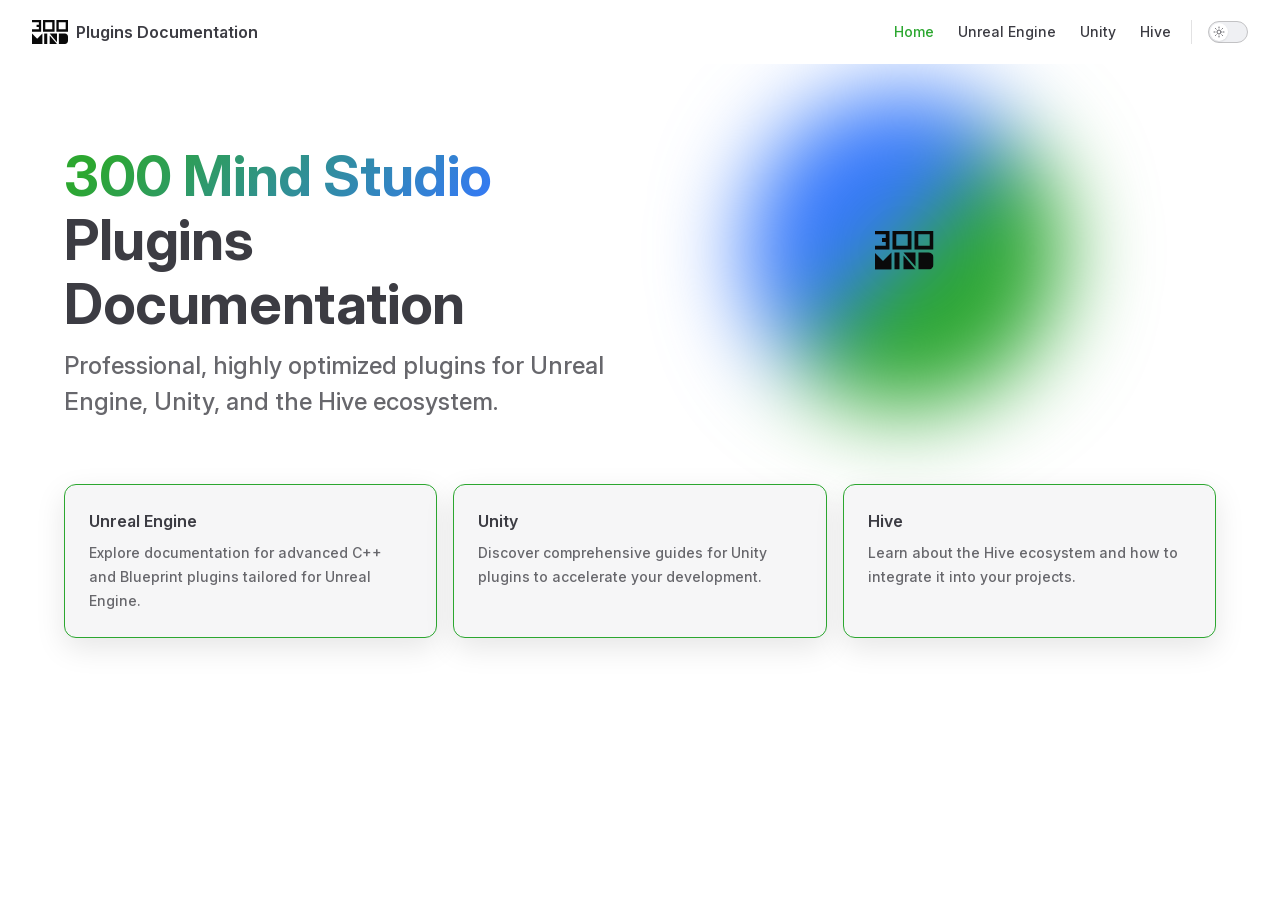
==== index.html @ 50b160ed "Added Files" ====
<!DOCTYPE html>
<html lang="en-US" dir="ltr">
  <head>
    <meta charset="utf-8">
    <meta name="viewport" content="width=device-width,initial-scale=1">
    <title>Plugins Documentation</title>
    <meta name="description" content="Documentation for Unreal Engine and Unity Plugins">
    <meta name="generator" content="VitePress v1.6.4">
    <link rel="preload stylesheet" href="/assets/style.CwUYNEyg.css" as="style">
    <link rel="preload stylesheet" href="/vp-icons.css" as="style">
    
    <script type="module" src="/assets/app.BqGI_REw.js"></script>
    <link rel="preload" href="/assets/inter-roman-latin.Di8DUHzh.woff2" as="font" type="font/woff2" crossorigin="">
    <link rel="modulepreload" href="/assets/chunks/theme.B1fcBn-q.js">
    <link rel="modulepreload" href="/assets/chunks/framework.RRduUuAx.js">
    <link rel="modulepreload" href="/assets/index.md.DDvMAX-H.lean.js">
    <script id="check-dark-mode">(()=>{const e=localStorage.getItem("vitepress-theme-appearance")||"auto",a=window.matchMedia("(prefers-color-scheme: dark)").matches;(!e||e==="auto"?a:e==="dark")&&document.documentElement.classList.add("dark")})();</script>
    <script id="check-mac-os">document.documentElement.classList.toggle("mac",/Mac|iPhone|iPod|iPad/i.test(navigator.platform));</script>
  </head>
  <body>
    <div id="app"><div class="Layout" data-v-5d98c3a5><!--[--><!--]--><!--[--><span tabindex="-1" data-v-0b0ada53></span><a href="#VPContent" class="VPSkipLink visually-hidden" data-v-0b0ada53>Skip to content</a><!--]--><!----><header class="VPNav" data-v-5d98c3a5 data-v-ae24b3ad><div class="VPNavBar" data-v-ae24b3ad data-v-6aa21345><div class="wrapper" data-v-6aa21345><div class="container" data-v-6aa21345><div class="title" data-v-6aa21345><div class="VPNavBarTitle" data-v-6aa21345 data-v-1168a8e4><a class="title" href="/" data-v-1168a8e4><!--[--><!--]--><!--[--><img class="VPImage logo" src="/logo.svg" alt data-v-8426fc1a><!--]--><span data-v-1168a8e4>Plugins Documentation</span><!--[--><!--]--></a></div></div><div class="content" data-v-6aa21345><div class="content-body" data-v-6aa21345><!--[--><!--]--><div class="VPNavBarSearch search" data-v-6aa21345><!----></div><nav aria-labelledby="main-nav-aria-label" class="VPNavBarMenu menu" data-v-6aa21345 data-v-dc692963><span id="main-nav-aria-label" class="visually-hidden" data-v-dc692963> Main Navigation </span><!--[--><!--[--><a class="VPLink link VPNavBarMenuLink active" href="/" tabindex="0" data-v-dc692963 data-v-e56f3d57><!--[--><span data-v-e56f3d57>Home</span><!--]--></a><!--]--><!--[--><a class="VPLink link VPNavBarMenuLink" href="/unreal/" tabindex="0" data-v-dc692963 data-v-e56f3d57><!--[--><span data-v-e56f3d57>Unreal Engine</span><!--]--></a><!--]--><!--[--><a class="VPLink link VPNavBarMenuLink" href="/unity/" tabindex="0" data-v-dc692963 data-v-e56f3d57><!--[--><span data-v-e56f3d57>Unity</span><!--]--></a><!--]--><!--[--><a class="VPLink link VPNavBarMenuLink" href="/hive/" tabindex="0" data-v-dc692963 data-v-e56f3d57><!--[--><span data-v-e56f3d57>Hive</span><!--]--></a><!--]--><!--]--></nav><!----><div class="VPNavBarAppearance appearance" data-v-6aa21345 data-v-6c893767><button class="VPSwitch VPSwitchAppearance" type="button" role="switch" title aria-checked="false" data-v-6c893767 data-v-5337faa4 data-v-1d5665e3><span class="check" data-v-1d5665e3><span class="icon" data-v-1d5665e3><!--[--><span class="vpi-sun sun" data-v-5337faa4></span><span class="vpi-moon moon" data-v-5337faa4></span><!--]--></span></span></button></div><!----><div class="VPFlyout VPNavBarExtra extra" data-v-6aa21345 data-v-bb2aa2f0 data-v-cf11d7a2><button type="button" class="button" aria-haspopup="true" aria-expanded="false" aria-label="extra navigation" data-v-cf11d7a2><span class="vpi-more-horizontal icon" data-v-cf11d7a2></span></button><div class="menu" data-v-cf11d7a2><div class="VPMenu" data-v-cf11d7a2 data-v-b98bc113><!----><!--[--><!--[--><!----><div class="group" data-v-bb2aa2f0><div class="item appearance" data-v-bb2aa2f0><p class="label" data-v-bb2aa2f0>Appearance</p><div class="appearance-action" data-v-bb2aa2f0><button class="VPSwitch VPSwitchAppearance" type="button" role="switch" title aria-checked="false" data-v-bb2aa2f0 data-v-5337faa4 data-v-1d5665e3><span class="check" data-v-1d5665e3><span class="icon" data-v-1d5665e3><!--[--><span class="vpi-sun sun" data-v-5337faa4></span><span class="vpi-moon moon" data-v-5337faa4></span><!--]--></span></span></button></div></div></div><!----><!--]--><!--]--></div></div></div><!--[--><!--]--><button type="button" class="VPNavBarHamburger hamburger" aria-label="mobile navigation" aria-expanded="false" aria-controls="VPNavScreen" data-v-6aa21345 data-v-e5dd9c1c><span class="container" data-v-e5dd9c1c><span class="top" data-v-e5dd9c1c></span><span class="middle" data-v-e5dd9c1c></span><span class="bottom" data-v-e5dd9c1c></span></span></button></div></div></div></div><div class="divider" data-v-6aa21345><div class="divider-line" data-v-6aa21345></div></div></div><!----></header><!----><!----><div class="VPContent is-home" id="VPContent" data-v-5d98c3a5 data-v-1428d186><div class="VPHome" data-v-1428d186 data-v-8b561e3d><!--[--><!--]--><div class="VPHero has-image VPHomeHero" data-v-8b561e3d data-v-4f9c455b><div class="container" data-v-4f9c455b><div class="main" data-v-4f9c455b><!--[--><!--]--><!--[--><h1 class="heading" data-v-4f9c455b><span class="name clip" data-v-4f9c455b>300 Mind Studio</span><span class="text" data-v-4f9c455b>Plugins Documentation</span></h1><p class="tagline" data-v-4f9c455b>Professional, highly optimized plugins for Unreal Engine, Unity, and the Hive ecosystem.</p><!--]--><!--[--><!--]--><!----><!--[--><!--]--></div><div class="image" data-v-4f9c455b><div class="image-container" data-v-4f9c455b><div class="image-bg" data-v-4f9c455b></div><!--[--><!--[--><img class="VPImage image-src" src="/logo.svg" alt="300 Mind Logo" data-v-8426fc1a><!--]--><!--]--></div></div></div></div><!--[--><!--]--><!--[--><!--]--><div class="VPFeatures VPHomeFeatures" data-v-8b561e3d data-v-a6181336><div class="container" data-v-a6181336><div class="items" data-v-a6181336><!--[--><div class="grid-3 item" data-v-a6181336><a class="VPLink link no-icon VPFeature" href="/unreal/" data-v-a6181336 data-v-a3976bdc><!--[--><article class="box" data-v-a3976bdc><!----><h2 class="title" data-v-a3976bdc>Unreal Engine</h2><p class="details" data-v-a3976bdc>Explore documentation for advanced C++ and Blueprint plugins tailored for Unreal Engine.</p><!----></article><!--]--></a></div><div class="grid-3 item" data-v-a6181336><a class="VPLink link no-icon VPFeature" href="/unity/" data-v-a6181336 data-v-a3976bdc><!--[--><article class="box" data-v-a3976bdc><!----><h2 class="title" data-v-a3976bdc>Unity</h2><p class="details" data-v-a3976bdc>Discover comprehensive guides for Unity plugins to accelerate your development.</p><!----></article><!--]--></a></div><div class="grid-3 item" data-v-a6181336><a class="VPLink link no-icon VPFeature" href="/hive/" data-v-a6181336 data-v-a3976bdc><!--[--><article class="box" data-v-a3976bdc><!----><h2 class="title" data-v-a3976bdc>Hive</h2><p class="details" data-v-a3976bdc>Learn about the Hive ecosystem and how to integrate it into your projects.</p><!----></article><!--]--></a></div><!--]--></div></div></div><!--[--><!--]--><div class="vp-doc container" style="" data-v-8b561e3d data-v-8e2d4988><!--[--><div style="position:relative;" data-v-8b561e3d><div></div></div><!--]--></div></div></div><!----><!--[--><!--]--></div></div>
    <script>window.__VP_HASH_MAP__=JSON.parse("{\"hive_index.md\":\"5krZ0DMO\",\"index.md\":\"DDvMAX-H\",\"unity_index.md\":\"qCo0N49r\",\"unreal_advanced-ai-turret-framework_index.md\":\"BGpB94g1\",\"unreal_advanced-outline-system_index.md\":\"BiMJ0axr\",\"unreal_advanced-radial-menu-system_index.md\":\"CMW3cQlg\",\"unreal_game-ready-inventory-crafting-cooking-system_index.md\":\"Df2IfVQX\",\"unreal_game-settings-menu-system_index.md\":\"CGETfibs\",\"unreal_index.md\":\"ckdc_s_S\",\"unreal_modern-tactical-melee-weapons-pack_index.md\":\"B0nAqpOQ\",\"unreal_mouse-character-pack_index.md\":\"4vc-bbnh\",\"unreal_operation-theatre-room-pack_index.md\":\"Bg8laJxT\",\"unreal_runtime-gizmo-tool_index.md\":\"CN7Md4V1\",\"unreal_spanish-city-pack_index.md\":\"YHlQOeAC\"}");window.__VP_SITE_DATA__=JSON.parse("{\"lang\":\"en-US\",\"dir\":\"ltr\",\"title\":\"Plugins Documentation\",\"description\":\"Documentation for Unreal Engine and Unity Plugins\",\"base\":\"/\",\"head\":[],\"router\":{\"prefetchLinks\":true},\"appearance\":true,\"themeConfig\":{\"logo\":\"/logo.svg\",\"nav\":[{\"text\":\"Home\",\"link\":\"/\"},{\"text\":\"Unreal Engine\",\"link\":\"/unreal/\"},{\"text\":\"Unity\",\"link\":\"/unity/\"},{\"text\":\"Hive\",\"link\":\"/hive/\"}],\"sidebar\":{\"/unreal/\":[{\"text\":\"Unreal Engine\",\"items\":[{\"text\":\"Overview\",\"link\":\"/unreal/\"},{\"text\":\"Advanced AI Turret Framework\",\"link\":\"/unreal/advanced-ai-turret-framework/\"},{\"text\":\"Advanced Outline System\",\"link\":\"/unreal/advanced-outline-system/\"},{\"text\":\"Advanced Radial Menu System\",\"link\":\"/unreal/advanced-radial-menu-system/\"},{\"text\":\"Game Ready Inventory, Crafting & Cooking System\",\"link\":\"/unreal/game-ready-inventory-crafting-cooking-system/\"},{\"text\":\"Game Settings Menu System\",\"link\":\"/unreal/game-settings-menu-system/\"},{\"text\":\"Modern Tactical Melee Weapons Pack\",\"link\":\"/unreal/modern-tactical-melee-weapons-pack/\"},{\"text\":\"Mouse Character Pack\",\"link\":\"/unreal/mouse-character-pack/\"},{\"text\":\"Operation Theatre Room Pack\",\"link\":\"/unreal/operation-theatre-room-pack/\"},{\"text\":\"Runtime Gizmo Tool\",\"link\":\"/unreal/runtime-gizmo-tool/\"},{\"text\":\"Spanish City Pack\",\"link\":\"/unreal/spanish-city-pack/\"}]}],\"/unity/\":[{\"text\":\"Unity\",\"items\":[{\"text\":\"Overview\",\"link\":\"/unity/\"}]}],\"/hive/\":[{\"text\":\"Hive\",\"items\":[{\"text\":\"Overview\",\"link\":\"/hive/\"}]}]}},\"locales\":{},\"scrollOffset\":134,\"cleanUrls\":false}");</script>
    
  </body>
</html>
---- assets/style.CwUYNEyg.css ----
@font-face{font-family:Inter;font-style:normal;font-weight:100 900;font-display:swap;src:url(/assets/inter-roman-cyrillic-ext.BBPuwvHQ.woff2) format("woff2");unicode-range:U+0460-052F,U+1C80-1C88,U+20B4,U+2DE0-2DFF,U+A640-A69F,U+FE2E-FE2F}@font-face{font-family:Inter;font-style:normal;font-weight:100 900;font-display:swap;src:url(/assets/inter-roman-cyrillic.C5lxZ8CY.woff2) format("woff2");unicode-range:U+0301,U+0400-045F,U+0490-0491,U+04B0-04B1,U+2116}@font-face{font-family:Inter;font-style:normal;font-weight:100 900;font-display:swap;src:url(/assets/inter-roman-greek-ext.CqjqNYQ-.woff2) format("woff2");unicode-range:U+1F00-1FFF}@font-face{font-family:Inter;font-style:normal;font-weight:100 900;font-display:swap;src:url(/assets/inter-roman-greek.BBVDIX6e.woff2) format("woff2");unicode-range:U+0370-0377,U+037A-037F,U+0384-038A,U+038C,U+038E-03A1,U+03A3-03FF}@font-face{font-family:Inter;font-style:normal;font-weight:100 900;font-display:swap;src:url(/assets/inter-roman-vietnamese.BjW4sHH5.woff2) format("woff2");unicode-range:U+0102-0103,U+0110-0111,U+0128-0129,U+0168-0169,U+01A0-01A1,U+01AF-01B0,U+0300-0301,U+0303-0304,U+0308-0309,U+0323,U+0329,U+1EA0-1EF9,U+20AB}@font-face{font-family:Inter;font-style:normal;font-weight:100 900;font-display:swap;src:url(/assets/inter-roman-latin-ext.4ZJIpNVo.woff2) format("woff2");unicode-range:U+0100-02AF,U+0304,U+0308,U+0329,U+1E00-1E9F,U+1EF2-1EFF,U+2020,U+20A0-20AB,U+20AD-20C0,U+2113,U+2C60-2C7F,U+A720-A7FF}@font-face{font-family:Inter;font-style:normal;font-weight:100 900;font-display:swap;src:url(/assets/inter-roman-latin.Di8DUHzh.woff2) format("woff2");unicode-range:U+0000-00FF,U+0131,U+0152-0153,U+02BB-02BC,U+02C6,U+02DA,U+02DC,U+0304,U+0308,U+0329,U+2000-206F,U+2074,U+20AC,U+2122,U+2191,U+2193,U+2212,U+2215,U+FEFF,U+FFFD}@font-face{font-family:Inter;font-style:italic;font-weight:100 900;font-display:swap;src:url(/assets/inter-italic-cyrillic-ext.r48I6akx.woff2) format("woff2");unicode-range:U+0460-052F,U+1C80-1C88,U+20B4,U+2DE0-2DFF,U+A640-A69F,U+FE2E-FE2F}@font-face{font-family:Inter;font-style:italic;font-weight:100 900;font-display:swap;src:url(/assets/inter-italic-cyrillic.By2_1cv3.woff2) format("woff2");unicode-range:U+0301,U+0400-045F,U+0490-0491,U+04B0-04B1,U+2116}@font-face{font-family:Inter;font-style:italic;font-weight:100 900;font-display:swap;src:url(/assets/inter-italic-greek-ext.1u6EdAuj.woff2) format("woff2");unicode-range:U+1F00-1FFF}@font-face{font-family:Inter;font-style:italic;font-weight:100 900;font-display:swap;src:url(/assets/inter-italic-greek.DJ8dCoTZ.woff2) format("woff2");unicode-range:U+0370-0377,U+037A-037F,U+0384-038A,U+038C,U+038E-03A1,U+03A3-03FF}@font-face{font-family:Inter;font-style:italic;font-weight:100 900;font-display:swap;src:url(/assets/inter-italic-vietnamese.BSbpV94h.woff2) format("woff2");unicode-range:U+0102-0103,U+0110-0111,U+0128-0129,U+0168-0169,U+01A0-01A1,U+01AF-01B0,U+0300-0301,U+0303-0304,U+0308-0309,U+0323,U+0329,U+1EA0-1EF9,U+20AB}@font-face{font-family:Inter;font-style:italic;font-weight:100 900;font-display:swap;src:url(/assets/inter-italic-latin-ext.CN1xVJS-.woff2) format("woff2");unicode-range:U+0100-02AF,U+0304,U+0308,U+0329,U+1E00-1E9F,U+1EF2-1EFF,U+2020,U+20A0-20AB,U+20AD-20C0,U+2113,U+2C60-2C7F,U+A720-A7FF}@font-face{font-family:Inter;font-style:italic;font-weight:100 900;font-display:swap;src:url(/assets/inter-italic-latin.C2AdPX0b.woff2) format("woff2");unicode-range:U+0000-00FF,U+0131,U+0152-0153,U+02BB-02BC,U+02C6,U+02DA,U+02DC,U+0304,U+0308,U+0329,U+2000-206F,U+2074,U+20AC,U+2122,U+2191,U+2193,U+2212,U+2215,U+FEFF,U+FFFD}@font-face{font-family:Punctuation SC;font-weight:400;src:local("PingFang SC Regular"),local("Noto Sans CJK SC"),local("Microsoft YaHei");unicode-range:U+201C,U+201D,U+2018,U+2019,U+2E3A,U+2014,U+2013,U+2026,U+00B7,U+007E,U+002F}@font-face{font-family:Punctuation SC;font-weight:500;src:local("PingFang SC Medium"),local("Noto Sans CJK SC"),local("Microsoft YaHei");unicode-range:U+201C,U+201D,U+2018,U+2019,U+2E3A,U+2014,U+2013,U+2026,U+00B7,U+007E,U+002F}@font-face{font-family:Punctuation SC;font-weight:600;src:local("PingFang SC Semibold"),local("Noto Sans CJK SC Bold"),local("Microsoft YaHei Bold");unicode-range:U+201C,U+201D,U+2018,U+2019,U+2E3A,U+2014,U+2013,U+2026,U+00B7,U+007E,U+002F}@font-face{font-family:Punctuation SC;font-weight:700;src:local("PingFang SC Semibold"),local("Noto Sans CJK SC Bold"),local("Microsoft YaHei Bold");unicode-range:U+201C,U+201D,U+2018,U+2019,U+2E3A,U+2014,U+2013,U+2026,U+00B7,U+007E,U+002F}:root{--vp-c-white: #ffffff;--vp-c-black: #000000;--vp-c-neutral: var(--vp-c-black);--vp-c-neutral-inverse: var(--vp-c-white)}.dark{--vp-c-neutral: var(--vp-c-white);--vp-c-neutral-inverse: var(--vp-c-black)}:root{--vp-c-gray-1: #dddde3;--vp-c-gray-2: #e4e4e9;--vp-c-gray-3: #ebebef;--vp-c-gray-soft: rgba(142, 150, 170, .14);--vp-c-indigo-1: #3451b2;--vp-c-indigo-2: #3a5ccc;--vp-c-indigo-3: #5672cd;--vp-c-indigo-soft: rgba(100, 108, 255, .14);--vp-c-purple-1: #6f42c1;--vp-c-purple-2: #7e4cc9;--vp-c-purple-3: #8e5cd9;--vp-c-purple-soft: rgba(159, 122, 234, .14);--vp-c-green-1: #18794e;--vp-c-green-2: #299764;--vp-c-green-3: #30a46c;--vp-c-green-soft: rgba(16, 185, 129, .14);--vp-c-yellow-1: #915930;--vp-c-yellow-2: #946300;--vp-c-yellow-3: #9f6a00;--vp-c-yellow-soft: rgba(234, 179, 8, .14);--vp-c-red-1: #b8272c;--vp-c-red-2: #d5393e;--vp-c-red-3: #e0575b;--vp-c-red-soft: rgba(244, 63, 94, .14);--vp-c-sponsor: #db2777}.dark{--vp-c-gray-1: #515c67;--vp-c-gray-2: #414853;--vp-c-gray-3: #32363f;--vp-c-gray-soft: rgba(101, 117, 133, .16);--vp-c-indigo-1: #a8b1ff;--vp-c-indigo-2: #5c73e7;--vp-c-indigo-3: #3e63dd;--vp-c-indigo-soft: rgba(100, 108, 255, .16);--vp-c-purple-1: #c8abfa;--vp-c-purple-2: #a879e6;--vp-c-purple-3: #8e5cd9;--vp-c-purple-soft: rgba(159, 122, 234, .16);--vp-c-green-1: #3dd68c;--vp-c-green-2: #30a46c;--vp-c-green-3: #298459;--vp-c-green-soft: rgba(16, 185, 129, .16);--vp-c-yellow-1: #f9b44e;--vp-c-yellow-2: #da8b17;--vp-c-yellow-3: #a46a0a;--vp-c-yellow-soft: rgba(234, 179, 8, .16);--vp-c-red-1: #f66f81;--vp-c-red-2: #f14158;--vp-c-red-3: #b62a3c;--vp-c-red-soft: rgba(244, 63, 94, .16)}:root{--vp-c-bg: #ffffff;--vp-c-bg-alt: #f6f6f7;--vp-c-bg-elv: #ffffff;--vp-c-bg-soft: #f6f6f7}.dark{--vp-c-bg: #1b1b1f;--vp-c-bg-alt: #161618;--vp-c-bg-elv: #202127;--vp-c-bg-soft: #202127}:root{--vp-c-border: #c2c2c4;--vp-c-divider: #e2e2e3;--vp-c-gutter: #e2e2e3}.dark{--vp-c-border: #3c3f44;--vp-c-divider: #2e2e32;--vp-c-gutter: #000000}:root{--vp-c-text-1: #3c3c43;--vp-c-text-2: #67676c;--vp-c-text-3: #929295}.dark{--vp-c-text-1: #dfdfd6;--vp-c-text-2: #98989f;--vp-c-text-3: #6a6a71}:root{--vp-c-default-1: var(--vp-c-gray-1);--vp-c-default-2: var(--vp-c-gray-2);--vp-c-default-3: var(--vp-c-gray-3);--vp-c-default-soft: var(--vp-c-gray-soft);--vp-c-brand-1: var(--vp-c-indigo-1);--vp-c-brand-2: var(--vp-c-indigo-2);--vp-c-brand-3: var(--vp-c-indigo-3);--vp-c-brand-soft: var(--vp-c-indigo-soft);--vp-c-brand: var(--vp-c-brand-1);--vp-c-tip-1: var(--vp-c-brand-1);--vp-c-tip-2: var(--vp-c-brand-2);--vp-c-tip-3: var(--vp-c-brand-3);--vp-c-tip-soft: var(--vp-c-brand-soft);--vp-c-note-1: var(--vp-c-brand-1);--vp-c-note-2: var(--vp-c-brand-2);--vp-c-note-3: var(--vp-c-brand-3);--vp-c-note-soft: var(--vp-c-brand-soft);--vp-c-success-1: var(--vp-c-green-1);--vp-c-success-2: var(--vp-c-green-2);--vp-c-success-3: var(--vp-c-green-3);--vp-c-success-soft: var(--vp-c-green-soft);--vp-c-important-1: var(--vp-c-purple-1);--vp-c-important-2: var(--vp-c-purple-2);--vp-c-important-3: var(--vp-c-purple-3);--vp-c-important-soft: var(--vp-c-purple-soft);--vp-c-warning-1: var(--vp-c-yellow-1);--vp-c-warning-2: var(--vp-c-yellow-2);--vp-c-warning-3: var(--vp-c-yellow-3);--vp-c-warning-soft: var(--vp-c-yellow-soft);--vp-c-danger-1: var(--vp-c-red-1);--vp-c-danger-2: var(--vp-c-red-2);--vp-c-danger-3: var(--vp-c-red-3);--vp-c-danger-soft: var(--vp-c-red-soft);--vp-c-caution-1: var(--vp-c-red-1);--vp-c-caution-2: var(--vp-c-red-2);--vp-c-caution-3: var(--vp-c-red-3);--vp-c-caution-soft: var(--vp-c-red-soft)}:root{--vp-font-family-base: "Inter", ui-sans-serif, system-ui, sans-serif, "Apple Color Emoji", "Segoe UI Emoji", "Segoe UI Symbol", "Noto Color Emoji";--vp-font-family-mono: ui-monospace, "Menlo", "Monaco", "Consolas", "Liberation Mono", "Courier New", monospace;font-optical-sizing:auto}:root:where(:lang(zh)){--vp-font-family-base: "Punctuation SC", "Inter", ui-sans-serif, system-ui, sans-serif, "Apple Color Emoji", "Segoe UI Emoji", "Segoe UI Symbol", "Noto Color Emoji"}:root{--vp-shadow-1: 0 1px 2px rgba(0, 0, 0, .04), 0 1px 2px rgba(0, 0, 0, .06);--vp-shadow-2: 0 3px 12px rgba(0, 0, 0, .07), 0 1px 4px rgba(0, 0, 0, .07);--vp-shadow-3: 0 12px 32px rgba(0, 0, 0, .1), 0 2px 6px rgba(0, 0, 0, .08);--vp-shadow-4: 0 14px 44px rgba(0, 0, 0, .12), 0 3px 9px rgba(0, 0, 0, .12);--vp-shadow-5: 0 18px 56px rgba(0, 0, 0, .16), 0 4px 12px rgba(0, 0, 0, .16)}:root{--vp-z-index-footer: 10;--vp-z-index-local-nav: 20;--vp-z-index-nav: 30;--vp-z-index-layout-top: 40;--vp-z-index-backdrop: 50;--vp-z-index-sidebar: 60}@media (min-width: 960px){:root{--vp-z-index-sidebar: 25}}:root{--vp-layout-max-width: 1440px}:root{--vp-header-anchor-symbol: "#"}:root{--vp-code-line-height: 1.7;--vp-code-font-size: .875em;--vp-code-color: var(--vp-c-brand-1);--vp-code-link-color: var(--vp-c-brand-1);--vp-code-link-hover-color: var(--vp-c-brand-2);--vp-code-bg: var(--vp-c-default-soft);--vp-code-block-color: var(--vp-c-text-2);--vp-code-block-bg: var(--vp-c-bg-alt);--vp-code-block-divider-color: var(--vp-c-gutter);--vp-code-lang-color: var(--vp-c-text-3);--vp-code-line-highlight-color: var(--vp-c-default-soft);--vp-code-line-number-color: var(--vp-c-text-3);--vp-code-line-diff-add-color: var(--vp-c-success-soft);--vp-code-line-diff-add-symbol-color: var(--vp-c-success-1);--vp-code-line-diff-remove-color: var(--vp-c-danger-soft);--vp-code-line-diff-remove-symbol-color: var(--vp-c-danger-1);--vp-code-line-warning-color: var(--vp-c-warning-soft);--vp-code-line-error-color: var(--vp-c-danger-soft);--vp-code-copy-code-border-color: var(--vp-c-divider);--vp-code-copy-code-bg: var(--vp-c-bg-soft);--vp-code-copy-code-hover-border-color: var(--vp-c-divider);--vp-code-copy-code-hover-bg: var(--vp-c-bg);--vp-code-copy-code-active-text: var(--vp-c-text-2);--vp-code-copy-copied-text-content: "Copied";--vp-code-tab-divider: var(--vp-code-block-divider-color);--vp-code-tab-text-color: var(--vp-c-text-2);--vp-code-tab-bg: var(--vp-code-block-bg);--vp-code-tab-hover-text-color: var(--vp-c-text-1);--vp-code-tab-active-text-color: var(--vp-c-text-1);--vp-code-tab-active-bar-color: var(--vp-c-brand-1)}:lang(es),:lang(pt){--vp-code-copy-copied-text-content: "Copiado"}:lang(fa){--vp-code-copy-copied-text-content: "کپی شد"}:lang(ko){--vp-code-copy-copied-text-content: "복사됨"}:lang(ru){--vp-code-copy-copied-text-content: "Скопировано"}:lang(zh){--vp-code-copy-copied-text-content: "已复制"}:root{--vp-button-brand-border: transparent;--vp-button-brand-text: var(--vp-c-white);--vp-button-brand-bg: var(--vp-c-brand-3);--vp-button-brand-hover-border: transparent;--vp-button-brand-hover-text: var(--vp-c-white);--vp-button-brand-hover-bg: var(--vp-c-brand-2);--vp-button-brand-active-border: transparent;--vp-button-brand-active-text: var(--vp-c-white);--vp-button-brand-active-bg: var(--vp-c-brand-1);--vp-button-alt-border: transparent;--vp-button-alt-text: var(--vp-c-text-1);--vp-button-alt-bg: var(--vp-c-default-3);--vp-button-alt-hover-border: transparent;--vp-button-alt-hover-text: var(--vp-c-text-1);--vp-button-alt-hover-bg: var(--vp-c-default-2);--vp-button-alt-active-border: transparent;--vp-button-alt-active-text: var(--vp-c-text-1);--vp-button-alt-active-bg: var(--vp-c-default-1);--vp-button-sponsor-border: var(--vp-c-text-2);--vp-button-sponsor-text: var(--vp-c-text-2);--vp-button-sponsor-bg: transparent;--vp-button-sponsor-hover-border: var(--vp-c-sponsor);--vp-button-sponsor-hover-text: var(--vp-c-sponsor);--vp-button-sponsor-hover-bg: transparent;--vp-button-sponsor-active-border: var(--vp-c-sponsor);--vp-button-sponsor-active-text: var(--vp-c-sponsor);--vp-button-sponsor-active-bg: transparent}:root{--vp-custom-block-font-size: 14px;--vp-custom-block-code-font-size: 13px;--vp-custom-block-info-border: transparent;--vp-custom-block-info-text: var(--vp-c-text-1);--vp-custom-block-info-bg: var(--vp-c-default-soft);--vp-custom-block-info-code-bg: var(--vp-c-default-soft);--vp-custom-block-note-border: transparent;--vp-custom-block-note-text: var(--vp-c-text-1);--vp-custom-block-note-bg: var(--vp-c-default-soft);--vp-custom-block-note-code-bg: var(--vp-c-default-soft);--vp-custom-block-tip-border: transparent;--vp-custom-block-tip-text: var(--vp-c-text-1);--vp-custom-block-tip-bg: var(--vp-c-tip-soft);--vp-custom-block-tip-code-bg: var(--vp-c-tip-soft);--vp-custom-block-important-border: transparent;--vp-custom-block-important-text: var(--vp-c-text-1);--vp-custom-block-important-bg: var(--vp-c-important-soft);--vp-custom-block-important-code-bg: var(--vp-c-important-soft);--vp-custom-block-warning-border: transparent;--vp-custom-block-warning-text: var(--vp-c-text-1);--vp-custom-block-warning-bg: var(--vp-c-warning-soft);--vp-custom-block-warning-code-bg: var(--vp-c-warning-soft);--vp-custom-block-danger-border: transparent;--vp-custom-block-danger-text: var(--vp-c-text-1);--vp-custom-block-danger-bg: var(--vp-c-danger-soft);--vp-custom-block-danger-code-bg: var(--vp-c-danger-soft);--vp-custom-block-caution-border: transparent;--vp-custom-block-caution-text: var(--vp-c-text-1);--vp-custom-block-caution-bg: var(--vp-c-caution-soft);--vp-custom-block-caution-code-bg: var(--vp-c-caution-soft);--vp-custom-block-details-border: var(--vp-custom-block-info-border);--vp-custom-block-details-text: var(--vp-custom-block-info-text);--vp-custom-block-details-bg: var(--vp-custom-block-info-bg);--vp-custom-block-details-code-bg: var(--vp-custom-block-info-code-bg)}:root{--vp-input-border-color: var(--vp-c-border);--vp-input-bg-color: var(--vp-c-bg-alt);--vp-input-switch-bg-color: var(--vp-c-default-soft)}:root{--vp-nav-height: 64px;--vp-nav-bg-color: var(--vp-c-bg);--vp-nav-screen-bg-color: var(--vp-c-bg);--vp-nav-logo-height: 24px}.hide-nav{--vp-nav-height: 0px}.hide-nav .VPSidebar{--vp-nav-height: 22px}:root{--vp-local-nav-bg-color: var(--vp-c-bg)}:root{--vp-sidebar-width: 272px;--vp-sidebar-bg-color: var(--vp-c-bg-alt)}:root{--vp-backdrop-bg-color: rgba(0, 0, 0, .6)}:root{--vp-home-hero-name-color: var(--vp-c-brand-1);--vp-home-hero-name-background: transparent;--vp-home-hero-image-background-image: none;--vp-home-hero-image-filter: none}:root{--vp-badge-info-border: transparent;--vp-badge-info-text: var(--vp-c-text-2);--vp-badge-info-bg: var(--vp-c-default-soft);--vp-badge-tip-border: transparent;--vp-badge-tip-text: var(--vp-c-tip-1);--vp-badge-tip-bg: var(--vp-c-tip-soft);--vp-badge-warning-border: transparent;--vp-badge-warning-text: var(--vp-c-warning-1);--vp-badge-warning-bg: var(--vp-c-warning-soft);--vp-badge-danger-border: transparent;--vp-badge-danger-text: var(--vp-c-danger-1);--vp-badge-danger-bg: var(--vp-c-danger-soft)}:root{--vp-carbon-ads-text-color: var(--vp-c-text-1);--vp-carbon-ads-poweredby-color: var(--vp-c-text-2);--vp-carbon-ads-bg-color: var(--vp-c-bg-soft);--vp-carbon-ads-hover-text-color: var(--vp-c-brand-1);--vp-carbon-ads-hover-poweredby-color: var(--vp-c-text-1)}:root{--vp-local-search-bg: var(--vp-c-bg);--vp-local-search-result-bg: var(--vp-c-bg);--vp-local-search-result-border: var(--vp-c-divider);--vp-local-search-result-selected-bg: var(--vp-c-bg);--vp-local-search-result-selected-border: var(--vp-c-brand-1);--vp-local-search-highlight-bg: var(--vp-c-brand-1);--vp-local-search-highlight-text: var(--vp-c-neutral-inverse)}@media (prefers-reduced-motion: reduce){*,:before,:after{animation-delay:-1ms!important;animation-duration:1ms!important;animation-iteration-count:1!important;background-attachment:initial!important;scroll-behavior:auto!important;transition-duration:0s!important;transition-delay:0s!important}}*,:before,:after{box-sizing:border-box}html{line-height:1.4;font-size:16px;-webkit-text-size-adjust:100%}html.dark{color-scheme:dark}body{margin:0;width:100%;min-width:320px;min-height:100vh;line-height:24px;font-family:var(--vp-font-family-base);font-size:16px;font-weight:400;color:var(--vp-c-text-1);background-color:var(--vp-c-bg);font-synthesis:style;text-rendering:optimizeLegibility;-webkit-font-smoothing:antialiased;-moz-osx-font-smoothing:grayscale}main{display:block}h1,h2,h3,h4,h5,h6{margin:0;line-height:24px;font-size:16px;font-weight:400}p{margin:0}strong,b{font-weight:600}a,area,button,[role=button],input,label,select,summary,textarea{touch-action:manipulation}a{color:inherit;text-decoration:inherit}ol,ul{list-style:none;margin:0;padding:0}blockquote{margin:0}pre,code,kbd,samp{font-family:var(--vp-font-family-mono)}img,svg,video,canvas,audio,iframe,embed,object{display:block}figure{margin:0}img,video{max-width:100%;height:auto}button,input,optgroup,select,textarea{border:0;padding:0;line-height:inherit;color:inherit}button{padding:0;font-family:inherit;background-color:transparent;background-image:none}button:enabled,[role=button]:enabled{cursor:pointer}button:focus,button:focus-visible{outline:1px dotted;outline:4px auto -webkit-focus-ring-color}button:focus:not(:focus-visible){outline:none!important}input:focus,textarea:focus,select:focus{outline:none}table{border-collapse:collapse}input{background-color:transparent}input:-ms-input-placeholder,textarea:-ms-input-placeholder{color:var(--vp-c-text-3)}input::-ms-input-placeholder,textarea::-ms-input-placeholder{color:var(--vp-c-text-3)}input::placeholder,textarea::placeholder{color:var(--vp-c-text-3)}input::-webkit-outer-spin-button,input::-webkit-inner-spin-button{-webkit-appearance:none;margin:0}input[type=number]{-moz-appearance:textfield}textarea{resize:vertical}select{-webkit-appearance:none}fieldset{margin:0;padding:0}h1,h2,h3,h4,h5,h6,li,p{overflow-wrap:break-word}vite-error-overlay{z-index:9999}mjx-container{overflow-x:auto}mjx-container>svg{display:inline-block;margin:auto}[class^=vpi-],[class*=" vpi-"],.vp-icon{width:1em;height:1em}[class^=vpi-].bg,[class*=" vpi-"].bg,.vp-icon.bg{background-size:100% 100%;background-color:transparent}[class^=vpi-]:not(.bg),[class*=" vpi-"]:not(.bg),.vp-icon:not(.bg){-webkit-mask:var(--icon) no-repeat;mask:var(--icon) no-repeat;-webkit-mask-size:100% 100%;mask-size:100% 100%;background-color:currentColor;color:inherit}.vpi-align-left{--icon: url("data:image/svg+xml,%3Csvg xmlns='http://www.w3.org/2000/svg' fill='none' stroke='currentColor' stroke-linecap='round' stroke-linejoin='round' stroke-width='2' viewBox='0 0 24 24'%3E%3Cpath d='M21 6H3M15 12H3M17 18H3'/%3E%3C/svg%3E")}.vpi-arrow-right,.vpi-arrow-down,.vpi-arrow-left,.vpi-arrow-up{--icon: url("data:image/svg+xml,%3Csvg xmlns='http://www.w3.org/2000/svg' fill='none' stroke='currentColor' stroke-linecap='round' stroke-linejoin='round' stroke-width='2' viewBox='0 0 24 24'%3E%3Cpath d='M5 12h14M12 5l7 7-7 7'/%3E%3C/svg%3E")}.vpi-chevron-right,.vpi-chevron-down,.vpi-chevron-left,.vpi-chevron-up{--icon: url("data:image/svg+xml,%3Csvg xmlns='http://www.w3.org/2000/svg' fill='none' stroke='currentColor' stroke-linecap='round' stroke-linejoin='round' stroke-width='2' viewBox='0 0 24 24'%3E%3Cpath d='m9 18 6-6-6-6'/%3E%3C/svg%3E")}.vpi-chevron-down,.vpi-arrow-down{transform:rotate(90deg)}.vpi-chevron-left,.vpi-arrow-left{transform:rotate(180deg)}.vpi-chevron-up,.vpi-arrow-up{transform:rotate(-90deg)}.vpi-square-pen{--icon: url("data:image/svg+xml,%3Csvg xmlns='http://www.w3.org/2000/svg' fill='none' stroke='currentColor' stroke-linecap='round' stroke-linejoin='round' stroke-width='2' viewBox='0 0 24 24'%3E%3Cpath d='M12 3H5a2 2 0 0 0-2 2v14a2 2 0 0 0 2 2h14a2 2 0 0 0 2-2v-7'/%3E%3Cpath d='M18.375 2.625a2.121 2.121 0 1 1 3 3L12 15l-4 1 1-4Z'/%3E%3C/svg%3E")}.vpi-plus{--icon: url("data:image/svg+xml,%3Csvg xmlns='http://www.w3.org/2000/svg' fill='none' stroke='currentColor' stroke-linecap='round' stroke-linejoin='round' stroke-width='2' viewBox='0 0 24 24'%3E%3Cpath d='M5 12h14M12 5v14'/%3E%3C/svg%3E")}.vpi-sun{--icon: url("data:image/svg+xml,%3Csvg xmlns='http://www.w3.org/2000/svg' fill='none' stroke='currentColor' stroke-linecap='round' stroke-linejoin='round' stroke-width='2' viewBox='0 0 24 24'%3E%3Ccircle cx='12' cy='12' r='4'/%3E%3Cpath d='M12 2v2M12 20v2M4.93 4.93l1.41 1.41M17.66 17.66l1.41 1.41M2 12h2M20 12h2M6.34 17.66l-1.41 1.41M19.07 4.93l-1.41 1.41'/%3E%3C/svg%3E")}.vpi-moon{--icon: url("data:image/svg+xml,%3Csvg xmlns='http://www.w3.org/2000/svg' fill='none' stroke='currentColor' stroke-linecap='round' stroke-linejoin='round' stroke-width='2' viewBox='0 0 24 24'%3E%3Cpath d='M12 3a6 6 0 0 0 9 9 9 9 0 1 1-9-9Z'/%3E%3C/svg%3E")}.vpi-more-horizontal{--icon: url("data:image/svg+xml,%3Csvg xmlns='http://www.w3.org/2000/svg' fill='none' stroke='currentColor' stroke-linecap='round' stroke-linejoin='round' stroke-width='2' viewBox='0 0 24 24'%3E%3Ccircle cx='12' cy='12' r='1'/%3E%3Ccircle cx='19' cy='12' r='1'/%3E%3Ccircle cx='5' cy='12' r='1'/%3E%3C/svg%3E")}.vpi-languages{--icon: url("data:image/svg+xml,%3Csvg xmlns='http://www.w3.org/2000/svg' fill='none' stroke='currentColor' stroke-linecap='round' stroke-linejoin='round' stroke-width='2' viewBox='0 0 24 24'%3E%3Cpath d='m5 8 6 6M4 14l6-6 2-3M2 5h12M7 2h1M22 22l-5-10-5 10M14 18h6'/%3E%3C/svg%3E")}.vpi-heart{--icon: url("data:image/svg+xml,%3Csvg xmlns='http://www.w3.org/2000/svg' fill='none' stroke='currentColor' stroke-linecap='round' stroke-linejoin='round' stroke-width='2' viewBox='0 0 24 24'%3E%3Cpath d='M19 14c1.49-1.46 3-3.21 3-5.5A5.5 5.5 0 0 0 16.5 3c-1.76 0-3 .5-4.5 2-1.5-1.5-2.74-2-4.5-2A5.5 5.5 0 0 0 2 8.5c0 2.3 1.5 4.05 3 5.5l7 7Z'/%3E%3C/svg%3E")}.vpi-search{--icon: url("data:image/svg+xml,%3Csvg xmlns='http://www.w3.org/2000/svg' fill='none' stroke='currentColor' stroke-linecap='round' stroke-linejoin='round' stroke-width='2' viewBox='0 0 24 24'%3E%3Ccircle cx='11' cy='11' r='8'/%3E%3Cpath d='m21 21-4.3-4.3'/%3E%3C/svg%3E")}.vpi-layout-list{--icon: url("data:image/svg+xml,%3Csvg xmlns='http://www.w3.org/2000/svg' fill='none' stroke='currentColor' stroke-linecap='round' stroke-linejoin='round' stroke-width='2' viewBox='0 0 24 24'%3E%3Crect width='7' height='7' x='3' y='3' rx='1'/%3E%3Crect width='7' height='7' x='3' y='14' rx='1'/%3E%3Cpath d='M14 4h7M14 9h7M14 15h7M14 20h7'/%3E%3C/svg%3E")}.vpi-delete{--icon: url("data:image/svg+xml,%3Csvg xmlns='http://www.w3.org/2000/svg' fill='none' stroke='currentColor' stroke-linecap='round' stroke-linejoin='round' stroke-width='2' viewBox='0 0 24 24'%3E%3Cpath d='M20 5H9l-7 7 7 7h11a2 2 0 0 0 2-2V7a2 2 0 0 0-2-2ZM18 9l-6 6M12 9l6 6'/%3E%3C/svg%3E")}.vpi-corner-down-left{--icon: url("data:image/svg+xml,%3Csvg xmlns='http://www.w3.org/2000/svg' fill='none' stroke='currentColor' stroke-linecap='round' stroke-linejoin='round' stroke-width='2' viewBox='0 0 24 24'%3E%3Cpath d='m9 10-5 5 5 5'/%3E%3Cpath d='M20 4v7a4 4 0 0 1-4 4H4'/%3E%3C/svg%3E")}:root{--vp-icon-copy: url("data:image/svg+xml,%3Csvg xmlns='http://www.w3.org/2000/svg' fill='none' stroke='rgba(128,128,128,1)' stroke-linecap='round' stroke-linejoin='round' stroke-width='2' viewBox='0 0 24 24'%3E%3Crect width='8' height='4' x='8' y='2' rx='1' ry='1'/%3E%3Cpath d='M16 4h2a2 2 0 0 1 2 2v14a2 2 0 0 1-2 2H6a2 2 0 0 1-2-2V6a2 2 0 0 1 2-2h2'/%3E%3C/svg%3E");--vp-icon-copied: url("data:image/svg+xml,%3Csvg xmlns='http://www.w3.org/2000/svg' fill='none' stroke='rgba(128,128,128,1)' stroke-linecap='round' stroke-linejoin='round' stroke-width='2' viewBox='0 0 24 24'%3E%3Crect width='8' height='4' x='8' y='2' rx='1' ry='1'/%3E%3Cpath d='M16 4h2a2 2 0 0 1 2 2v14a2 2 0 0 1-2 2H6a2 2 0 0 1-2-2V6a2 2 0 0 1 2-2h2'/%3E%3Cpath d='m9 14 2 2 4-4'/%3E%3C/svg%3E")}.visually-hidden{position:absolute;width:1px;height:1px;white-space:nowrap;clip:rect(0 0 0 0);clip-path:inset(50%);overflow:hidden}.custom-block{border:1px solid transparent;border-radius:8px;padding:16px 16px 8px;line-height:24px;font-size:var(--vp-custom-block-font-size);color:var(--vp-c-text-2)}.custom-block.info{border-color:var(--vp-custom-block-info-border);color:var(--vp-custom-block-info-text);background-color:var(--vp-custom-block-info-bg)}.custom-block.info a,.custom-block.info code{color:var(--vp-c-brand-1)}.custom-block.info a:hover,.custom-block.info a:hover>code{color:var(--vp-c-brand-2)}.custom-block.info code{background-color:var(--vp-custom-block-info-code-bg)}.custom-block.note{border-color:var(--vp-custom-block-note-border);color:var(--vp-custom-block-note-text);background-color:var(--vp-custom-block-note-bg)}.custom-block.note a,.custom-block.note code{color:var(--vp-c-brand-1)}.custom-block.note a:hover,.custom-block.note a:hover>code{color:var(--vp-c-brand-2)}.custom-block.note code{background-color:var(--vp-custom-block-note-code-bg)}.custom-block.tip{border-color:var(--vp-custom-block-tip-border);color:var(--vp-custom-block-tip-text);background-color:var(--vp-custom-block-tip-bg)}.custom-block.tip a,.custom-block.tip code{color:var(--vp-c-tip-1)}.custom-block.tip a:hover,.custom-block.tip a:hover>code{color:var(--vp-c-tip-2)}.custom-block.tip code{background-color:var(--vp-custom-block-tip-code-bg)}.custom-block.important{border-color:var(--vp-custom-block-important-border);color:var(--vp-custom-block-important-text);background-color:var(--vp-custom-block-important-bg)}.custom-block.important a,.custom-block.important code{color:var(--vp-c-important-1)}.custom-block.important a:hover,.custom-block.important a:hover>code{color:var(--vp-c-important-2)}.custom-block.important code{background-color:var(--vp-custom-block-important-code-bg)}.custom-block.warning{border-color:var(--vp-custom-block-warning-border);color:var(--vp-custom-block-warning-text);background-color:var(--vp-custom-block-warning-bg)}.custom-block.warning a,.custom-block.warning code{color:var(--vp-c-warning-1)}.custom-block.warning a:hover,.custom-block.warning a:hover>code{color:var(--vp-c-warning-2)}.custom-block.warning code{background-color:var(--vp-custom-block-warning-code-bg)}.custom-block.danger{border-color:var(--vp-custom-block-danger-border);color:var(--vp-custom-block-danger-text);background-color:var(--vp-custom-block-danger-bg)}.custom-block.danger a,.custom-block.danger code{color:var(--vp-c-danger-1)}.custom-block.danger a:hover,.custom-block.danger a:hover>code{color:var(--vp-c-danger-2)}.custom-block.danger code{background-color:var(--vp-custom-block-danger-code-bg)}.custom-block.caution{border-color:var(--vp-custom-block-caution-border);color:var(--vp-custom-block-caution-text);background-color:var(--vp-custom-block-caution-bg)}.custom-block.caution a,.custom-block.caution code{color:var(--vp-c-caution-1)}.custom-block.caution a:hover,.custom-block.caution a:hover>code{color:var(--vp-c-caution-2)}.custom-block.caution code{background-color:var(--vp-custom-block-caution-code-bg)}.custom-block.details{border-color:var(--vp-custom-block-details-border);color:var(--vp-custom-block-details-text);background-color:var(--vp-custom-block-details-bg)}.custom-block.details a{color:var(--vp-c-brand-1)}.custom-block.details a:hover,.custom-block.details a:hover>code{color:var(--vp-c-brand-2)}.custom-block.details code{background-color:var(--vp-custom-block-details-code-bg)}.custom-block-title{font-weight:600}.custom-block p+p{margin:8px 0}.custom-block.details summary{margin:0 0 8px;font-weight:700;cursor:pointer;-webkit-user-select:none;user-select:none}.custom-block.details summary+p{margin:8px 0}.custom-block a{color:inherit;font-weight:600;text-decoration:underline;text-underline-offset:2px;transition:opacity .25s}.custom-block a:hover{opacity:.75}.custom-block code{font-size:var(--vp-custom-block-code-font-size)}.custom-block.custom-block th,.custom-block.custom-block blockquote>p{font-size:var(--vp-custom-block-font-size);color:inherit}.dark .vp-code span{color:var(--shiki-dark, inherit)}html:not(.dark) .vp-code span{color:var(--shiki-light, inherit)}.vp-code-group{margin-top:16px}.vp-code-group .tabs{position:relative;display:flex;margin-right:-24px;margin-left:-24px;padding:0 12px;background-color:var(--vp-code-tab-bg);overflow-x:auto;overflow-y:hidden;box-shadow:inset 0 -1px var(--vp-code-tab-divider)}@media (min-width: 640px){.vp-code-group .tabs{margin-right:0;margin-left:0;border-radius:8px 8px 0 0}}.vp-code-group .tabs input{position:fixed;opacity:0;pointer-events:none}.vp-code-group .tabs label{position:relative;display:inline-block;border-bottom:1px solid transparent;padding:0 12px;line-height:48px;font-size:14px;font-weight:500;color:var(--vp-code-tab-text-color);white-space:nowrap;cursor:pointer;transition:color .25s}.vp-code-group .tabs label:after{position:absolute;right:8px;bottom:-1px;left:8px;z-index:1;height:2px;border-radius:2px;content:"";background-color:transparent;transition:background-color .25s}.vp-code-group label:hover{color:var(--vp-code-tab-hover-text-color)}.vp-code-group input:checked+label{color:var(--vp-code-tab-active-text-color)}.vp-code-group input:checked+label:after{background-color:var(--vp-code-tab-active-bar-color)}.vp-code-group div[class*=language-],.vp-block{display:none;margin-top:0!important;border-top-left-radius:0!important;border-top-right-radius:0!important}.vp-code-group div[class*=language-].active,.vp-block.active{display:block}.vp-block{padding:20px 24px}.vp-doc h1,.vp-doc h2,.vp-doc h3,.vp-doc h4,.vp-doc h5,.vp-doc h6{position:relative;font-weight:600;outline:none}.vp-doc h1{letter-spacing:-.02em;line-height:40px;font-size:28px}.vp-doc h2{margin:48px 0 16px;border-top:1px solid var(--vp-c-divider);padding-top:24px;letter-spacing:-.02em;line-height:32px;font-size:24px}.vp-doc h3{margin:32px 0 0;letter-spacing:-.01em;line-height:28px;font-size:20px}.vp-doc h4{margin:24px 0 0;letter-spacing:-.01em;line-height:24px;font-size:18px}.vp-doc .header-anchor{position:absolute;top:0;left:0;margin-left:-.87em;font-weight:500;-webkit-user-select:none;user-select:none;opacity:0;text-decoration:none;transition:color .25s,opacity .25s}.vp-doc .header-anchor:before{content:var(--vp-header-anchor-symbol)}.vp-doc h1:hover .header-anchor,.vp-doc h1 .header-anchor:focus,.vp-doc h2:hover .header-anchor,.vp-doc h2 .header-anchor:focus,.vp-doc h3:hover .header-anchor,.vp-doc h3 .header-anchor:focus,.vp-doc h4:hover .header-anchor,.vp-doc h4 .header-anchor:focus,.vp-doc h5:hover .header-anchor,.vp-doc h5 .header-anchor:focus,.vp-doc h6:hover .header-anchor,.vp-doc h6 .header-anchor:focus{opacity:1}@media (min-width: 768px){.vp-doc h1{letter-spacing:-.02em;line-height:40px;font-size:32px}}.vp-doc h2 .header-anchor{top:24px}.vp-doc p,.vp-doc summary{margin:16px 0}.vp-doc p{line-height:28px}.vp-doc blockquote{margin:16px 0;border-left:2px solid var(--vp-c-divider);padding-left:16px;transition:border-color .5s;color:var(--vp-c-text-2)}.vp-doc blockquote>p{margin:0;font-size:16px;transition:color .5s}.vp-doc a{font-weight:500;color:var(--vp-c-brand-1);text-decoration:underline;text-underline-offset:2px;transition:color .25s,opacity .25s}.vp-doc a:hover{color:var(--vp-c-brand-2)}.vp-doc strong{font-weight:600}.vp-doc ul,.vp-doc ol{padding-left:1.25rem;margin:16px 0}.vp-doc ul{list-style:disc}.vp-doc ol{list-style:decimal}.vp-doc li+li{margin-top:8px}.vp-doc li>ol,.vp-doc li>ul{margin:8px 0 0}.vp-doc table{display:block;border-collapse:collapse;margin:20px 0;overflow-x:auto}.vp-doc tr{background-color:var(--vp-c-bg);border-top:1px solid var(--vp-c-divider);transition:background-color .5s}.vp-doc tr:nth-child(2n){background-color:var(--vp-c-bg-soft)}.vp-doc th,.vp-doc td{border:1px solid var(--vp-c-divider);padding:8px 16px}.vp-doc th{text-align:left;font-size:14px;font-weight:600;color:var(--vp-c-text-2);background-color:var(--vp-c-bg-soft)}.vp-doc td{font-size:14px}.vp-doc hr{margin:16px 0;border:none;border-top:1px solid var(--vp-c-divider)}.vp-doc .custom-block{margin:16px 0}.vp-doc .custom-block p{margin:8px 0;line-height:24px}.vp-doc .custom-block p:first-child{margin:0}.vp-doc .custom-block div[class*=language-]{margin:8px 0;border-radius:8px}.vp-doc .custom-block div[class*=language-] code{font-weight:400;background-color:transparent}.vp-doc .custom-block .vp-code-group .tabs{margin:0;border-radius:8px 8px 0 0}.vp-doc :not(pre,h1,h2,h3,h4,h5,h6)>code{font-size:var(--vp-code-font-size);color:var(--vp-code-color)}.vp-doc :not(pre)>code{border-radius:4px;padding:3px 6px;background-color:var(--vp-code-bg);transition:color .25s,background-color .5s}.vp-doc a>code{color:var(--vp-code-link-color)}.vp-doc a:hover>code{color:var(--vp-code-link-hover-color)}.vp-doc h1>code,.vp-doc h2>code,.vp-doc h3>code,.vp-doc h4>code{font-size:.9em}.vp-doc div[class*=language-],.vp-block{position:relative;margin:16px -24px;background-color:var(--vp-code-block-bg);overflow-x:auto;transition:background-color .5s}@media (min-width: 640px){.vp-doc div[class*=language-],.vp-block{border-radius:8px;margin:16px 0}}@media (max-width: 639px){.vp-doc li div[class*=language-]{border-radius:8px 0 0 8px}}.vp-doc div[class*=language-]+div[class*=language-],.vp-doc div[class$=-api]+div[class*=language-],.vp-doc div[class*=language-]+div[class$=-api]>div[class*=language-]{margin-top:-8px}.vp-doc [class*=language-] pre,.vp-doc [class*=language-] code{direction:ltr;text-align:left;white-space:pre;word-spacing:normal;word-break:normal;word-wrap:normal;-moz-tab-size:4;-o-tab-size:4;tab-size:4;-webkit-hyphens:none;-moz-hyphens:none;-ms-hyphens:none;hyphens:none}.vp-doc [class*=language-] pre{position:relative;z-index:1;margin:0;padding:20px 0;background:transparent;overflow-x:auto}.vp-doc [class*=language-] code{display:block;padding:0 24px;width:fit-content;min-width:100%;line-height:var(--vp-code-line-height);font-size:var(--vp-code-font-size);color:var(--vp-code-block-color);transition:color .5s}.vp-doc [class*=language-] code .highlighted{background-color:var(--vp-code-line-highlight-color);transition:background-color .5s;margin:0 -24px;padding:0 24px;width:calc(100% + 48px);display:inline-block}.vp-doc [class*=language-] code .highlighted.error{background-color:var(--vp-code-line-error-color)}.vp-doc [class*=language-] code .highlighted.warning{background-color:var(--vp-code-line-warning-color)}.vp-doc [class*=language-] code .diff{transition:background-color .5s;margin:0 -24px;padding:0 24px;width:calc(100% + 48px);display:inline-block}.vp-doc [class*=language-] code .diff:before{position:absolute;left:10px}.vp-doc [class*=language-] .has-focused-lines .line:not(.has-focus){filter:blur(.095rem);opacity:.4;transition:filter .35s,opacity .35s}.vp-doc [class*=language-] .has-focused-lines .line:not(.has-focus){opacity:.7;transition:filter .35s,opacity .35s}.vp-doc [class*=language-]:hover .has-focused-lines .line:not(.has-focus){filter:blur(0);opacity:1}.vp-doc [class*=language-] code .diff.remove{background-color:var(--vp-code-line-diff-remove-color);opacity:.7}.vp-doc [class*=language-] code .diff.remove:before{content:"-";color:var(--vp-code-line-diff-remove-symbol-color)}.vp-doc [class*=language-] code .diff.add{background-color:var(--vp-code-line-diff-add-color)}.vp-doc [class*=language-] code .diff.add:before{content:"+";color:var(--vp-code-line-diff-add-symbol-color)}.vp-doc div[class*=language-].line-numbers-mode{padding-left:32px}.vp-doc .line-numbers-wrapper{position:absolute;top:0;bottom:0;left:0;z-index:3;border-right:1px solid var(--vp-code-block-divider-color);padding-top:20px;width:32px;text-align:center;font-family:var(--vp-font-family-mono);line-height:var(--vp-code-line-height);font-size:var(--vp-code-font-size);color:var(--vp-code-line-number-color);transition:border-color .5s,color .5s}.vp-doc [class*=language-]>button.copy{direction:ltr;position:absolute;top:12px;right:12px;z-index:3;border:1px solid var(--vp-code-copy-code-border-color);border-radius:4px;width:40px;height:40px;background-color:var(--vp-code-copy-code-bg);opacity:0;cursor:pointer;background-image:var(--vp-icon-copy);background-position:50%;background-size:20px;background-repeat:no-repeat;transition:border-color .25s,background-color .25s,opacity .25s}.vp-doc [class*=language-]:hover>button.copy,.vp-doc [class*=language-]>button.copy:focus{opacity:1}.vp-doc [class*=language-]>button.copy:hover,.vp-doc [class*=language-]>button.copy.copied{border-color:var(--vp-code-copy-code-hover-border-color);background-color:var(--vp-code-copy-code-hover-bg)}.vp-doc [class*=language-]>button.copy.copied,.vp-doc [class*=language-]>button.copy:hover.copied{border-radius:0 4px 4px 0;background-color:var(--vp-code-copy-code-hover-bg);background-image:var(--vp-icon-copied)}.vp-doc [class*=language-]>button.copy.copied:before,.vp-doc [class*=language-]>button.copy:hover.copied:before{position:relative;top:-1px;transform:translate(calc(-100% - 1px));display:flex;justify-content:center;align-items:center;border:1px solid var(--vp-code-copy-code-hover-border-color);border-right:0;border-radius:4px 0 0 4px;padding:0 10px;width:fit-content;height:40px;text-align:center;font-size:12px;font-weight:500;color:var(--vp-code-copy-code-active-text);background-color:var(--vp-code-copy-code-hover-bg);white-space:nowrap;content:var(--vp-code-copy-copied-text-content)}.vp-doc [class*=language-]>span.lang{position:absolute;top:2px;right:8px;z-index:2;font-size:12px;font-weight:500;-webkit-user-select:none;user-select:none;color:var(--vp-code-lang-color);transition:color .4s,opacity .4s}.vp-doc [class*=language-]:hover>button.copy+span.lang,.vp-doc [class*=language-]>button.copy:focus+span.lang{opacity:0}.vp-doc .VPTeamMembers{margin-top:24px}.vp-doc .VPTeamMembers.small.count-1 .container{margin:0!important;max-width:calc((100% - 24px)/2)!important}.vp-doc .VPTeamMembers.small.count-2 .container,.vp-doc .VPTeamMembers.small.count-3 .container{max-width:100%!important}.vp-doc .VPTeamMembers.medium.count-1 .container{margin:0!important;max-width:calc((100% - 24px)/2)!important}:is(.vp-external-link-icon,.vp-doc a[href*="://"],.vp-doc a[target=_blank]):not(:is(.no-icon,svg a,:has(img,svg))):after{display:inline-block;margin-top:-1px;margin-left:4px;width:11px;height:11px;background:currentColor;color:var(--vp-c-text-3);flex-shrink:0;--icon: url("data:image/svg+xml, %3Csvg xmlns='http://www.w3.org/2000/svg' viewBox='0 0 24 24' %3E%3Cpath d='M0 0h24v24H0V0z' fill='none' /%3E%3Cpath d='M9 5v2h6.59L4 18.59 5.41 20 17 8.41V15h2V5H9z' /%3E%3C/svg%3E");-webkit-mask-image:var(--icon);mask-image:var(--icon)}.vp-external-link-icon:after{content:""}.external-link-icon-enabled :is(.vp-doc a[href*="://"],.vp-doc a[target=_blank]):not(:is(.no-icon,svg a,:has(img,svg))):after{content:"";color:currentColor}.vp-sponsor{border-radius:16px;overflow:hidden}.vp-sponsor.aside{border-radius:12px}.vp-sponsor-section+.vp-sponsor-section{margin-top:4px}.vp-sponsor-tier{margin:0 0 4px!important;text-align:center;letter-spacing:1px!important;line-height:24px;width:100%;font-weight:600;color:var(--vp-c-text-2);background-color:var(--vp-c-bg-soft)}.vp-sponsor.normal .vp-sponsor-tier{padding:13px 0 11px;font-size:14px}.vp-sponsor.aside .vp-sponsor-tier{padding:9px 0 7px;font-size:12px}.vp-sponsor-grid+.vp-sponsor-tier{margin-top:4px}.vp-sponsor-grid{display:flex;flex-wrap:wrap;gap:4px}.vp-sponsor-grid.xmini .vp-sponsor-grid-link{height:64px}.vp-sponsor-grid.xmini .vp-sponsor-grid-image{max-width:64px;max-height:22px}.vp-sponsor-grid.mini .vp-sponsor-grid-link{height:72px}.vp-sponsor-grid.mini .vp-sponsor-grid-image{max-width:96px;max-height:24px}.vp-sponsor-grid.small .vp-sponsor-grid-link{height:96px}.vp-sponsor-grid.small .vp-sponsor-grid-image{max-width:96px;max-height:24px}.vp-sponsor-grid.medium .vp-sponsor-grid-link{height:112px}.vp-sponsor-grid.medium .vp-sponsor-grid-image{max-width:120px;max-height:36px}.vp-sponsor-grid.big .vp-sponsor-grid-link{height:184px}.vp-sponsor-grid.big .vp-sponsor-grid-image{max-width:192px;max-height:56px}.vp-sponsor-grid[data-vp-grid="2"] .vp-sponsor-grid-item{width:calc((100% - 4px)/2)}.vp-sponsor-grid[data-vp-grid="3"] .vp-sponsor-grid-item{width:calc((100% - 4px * 2) / 3)}.vp-sponsor-grid[data-vp-grid="4"] .vp-sponsor-grid-item{width:calc((100% - 12px)/4)}.vp-sponsor-grid[data-vp-grid="5"] .vp-sponsor-grid-item{width:calc((100% - 16px)/5)}.vp-sponsor-grid[data-vp-grid="6"] .vp-sponsor-grid-item{width:calc((100% - 4px * 5) / 6)}.vp-sponsor-grid-item{flex-shrink:0;width:100%;background-color:var(--vp-c-bg-soft);transition:background-color .25s}.vp-sponsor-grid-item:hover{background-color:var(--vp-c-default-soft)}.vp-sponsor-grid-item:hover .vp-sponsor-grid-image{filter:grayscale(0) invert(0)}.vp-sponsor-grid-item.empty:hover{background-color:var(--vp-c-bg-soft)}.dark .vp-sponsor-grid-item:hover{background-color:var(--vp-c-white)}.dark .vp-sponsor-grid-item.empty:hover{background-color:var(--vp-c-bg-soft)}.vp-sponsor-grid-link{display:flex}.vp-sponsor-grid-box{display:flex;justify-content:center;align-items:center;width:100%}.vp-sponsor-grid-image{max-width:100%;filter:grayscale(1);transition:filter .25s}.dark .vp-sponsor-grid-image{filter:grayscale(1) invert(1)}.VPBadge{display:inline-block;margin-left:2px;border:1px solid transparent;border-radius:12px;padding:0 10px;line-height:22px;font-size:12px;font-weight:500;transform:translateY(-2px)}.VPBadge.small{padding:0 6px;line-height:18px;font-size:10px;transform:translateY(-8px)}.VPDocFooter .VPBadge{display:none}.vp-doc h1>.VPBadge{margin-top:4px;vertical-align:top}.vp-doc h2>.VPBadge{margin-top:3px;padding:0 8px;vertical-align:top}.vp-doc h3>.VPBadge{vertical-align:middle}.vp-doc h4>.VPBadge,.vp-doc h5>.VPBadge,.vp-doc h6>.VPBadge{vertical-align:middle;line-height:18px}.VPBadge.info{border-color:var(--vp-badge-info-border);color:var(--vp-badge-info-text);background-color:var(--vp-badge-info-bg)}.VPBadge.tip{border-color:var(--vp-badge-tip-border);color:var(--vp-badge-tip-text);background-color:var(--vp-badge-tip-bg)}.VPBadge.warning{border-color:var(--vp-badge-warning-border);color:var(--vp-badge-warning-text);background-color:var(--vp-badge-warning-bg)}.VPBadge.danger{border-color:var(--vp-badge-danger-border);color:var(--vp-badge-danger-text);background-color:var(--vp-badge-danger-bg)}.VPBackdrop[data-v-c79a1216]{position:fixed;top:0;right:0;bottom:0;left:0;z-index:var(--vp-z-index-backdrop);background:var(--vp-backdrop-bg-color);transition:opacity .5s}.VPBackdrop.fade-enter-from[data-v-c79a1216],.VPBackdrop.fade-leave-to[data-v-c79a1216]{opacity:0}.VPBackdrop.fade-leave-active[data-v-c79a1216]{transition-duration:.25s}@media (min-width: 1280px){.VPBackdrop[data-v-c79a1216]{display:none}}.NotFound[data-v-d6be1790]{padding:64px 24px 96px;text-align:center}@media (min-width: 768px){.NotFound[data-v-d6be1790]{padding:96px 32px 168px}}.code[data-v-d6be1790]{line-height:64px;font-size:64px;font-weight:600}.title[data-v-d6be1790]{padding-top:12px;letter-spacing:2px;line-height:20px;font-size:20px;font-weight:700}.divider[data-v-d6be1790]{margin:24px auto 18px;width:64px;height:1px;background-color:var(--vp-c-divider)}.quote[data-v-d6be1790]{margin:0 auto;max-width:256px;font-size:14px;font-weight:500;color:var(--vp-c-text-2)}.action[data-v-d6be1790]{padding-top:20px}.link[data-v-d6be1790]{display:inline-block;border:1px solid var(--vp-c-brand-1);border-radius:16px;padding:3px 16px;font-size:14px;font-weight:500;color:var(--vp-c-brand-1);transition:border-color .25s,color .25s}.link[data-v-d6be1790]:hover{border-color:var(--vp-c-brand-2);color:var(--vp-c-brand-2)}.root[data-v-b933a997]{position:relative;z-index:1}.nested[data-v-b933a997]{padding-right:16px;padding-left:16px}.outline-link[data-v-b933a997]{display:block;line-height:32px;font-size:14px;font-weight:400;color:var(--vp-c-text-2);white-space:nowrap;overflow:hidden;text-overflow:ellipsis;transition:color .5s}.outline-link[data-v-b933a997]:hover,.outline-link.active[data-v-b933a997]{color:var(--vp-c-text-1);transition:color .25s}.outline-link.nested[data-v-b933a997]{padding-left:13px}.VPDocAsideOutline[data-v-a5bbad30]{display:none}.VPDocAsideOutline.has-outline[data-v-a5bbad30]{display:block}.content[data-v-a5bbad30]{position:relative;border-left:1px solid var(--vp-c-divider);padding-left:16px;font-size:13px;font-weight:500}.outline-marker[data-v-a5bbad30]{position:absolute;top:32px;left:-1px;z-index:0;opacity:0;width:2px;border-radius:2px;height:18px;background-color:var(--vp-c-brand-1);transition:top .25s cubic-bezier(0,1,.5,1),background-color .5s,opacity .25s}.outline-title[data-v-a5bbad30]{line-height:32px;font-size:14px;font-weight:600}.VPDocAside[data-v-3f215769]{display:flex;flex-direction:column;flex-grow:1}.spacer[data-v-3f215769]{flex-grow:1}.VPDocAside[data-v-3f215769] .spacer+.VPDocAsideSponsors,.VPDocAside[data-v-3f215769] .spacer+.VPDocAsideCarbonAds{margin-top:24px}.VPDocAside[data-v-3f215769] .VPDocAsideSponsors+.VPDocAsideCarbonAds{margin-top:16px}.VPLastUpdated[data-v-e98dd255]{line-height:24px;font-size:14px;font-weight:500;color:var(--vp-c-text-2)}@media (min-width: 640px){.VPLastUpdated[data-v-e98dd255]{line-height:32px;font-size:14px;font-weight:500}}.VPDocFooter[data-v-e257564d]{margin-top:64px}.edit-info[data-v-e257564d]{padding-bottom:18px}@media (min-width: 640px){.edit-info[data-v-e257564d]{display:flex;justify-content:space-between;align-items:center;padding-bottom:14px}}.edit-link-button[data-v-e257564d]{display:flex;align-items:center;border:0;line-height:32px;font-size:14px;font-weight:500;color:var(--vp-c-brand-1);transition:color .25s}.edit-link-button[data-v-e257564d]:hover{color:var(--vp-c-brand-2)}.edit-link-icon[data-v-e257564d]{margin-right:8px}.prev-next[data-v-e257564d]{border-top:1px solid var(--vp-c-divider);padding-top:24px;display:grid;grid-row-gap:8px}@media (min-width: 640px){.prev-next[data-v-e257564d]{grid-template-columns:repeat(2,1fr);grid-column-gap:16px}}.pager-link[data-v-e257564d]{display:block;border:1px solid var(--vp-c-divider);border-radius:8px;padding:11px 16px 13px;width:100%;height:100%;transition:border-color .25s}.pager-link[data-v-e257564d]:hover{border-color:var(--vp-c-brand-1)}.pager-link.next[data-v-e257564d]{margin-left:auto;text-align:right}.desc[data-v-e257564d]{display:block;line-height:20px;font-size:12px;font-weight:500;color:var(--vp-c-text-2)}.title[data-v-e257564d]{display:block;line-height:20px;font-size:14px;font-weight:500;color:var(--vp-c-brand-1);transition:color .25s}.VPDoc[data-v-39a288b8]{padding:32px 24px 96px;width:100%}@media (min-width: 768px){.VPDoc[data-v-39a288b8]{padding:48px 32px 128px}}@media (min-width: 960px){.VPDoc[data-v-39a288b8]{padding:48px 32px 0}.VPDoc:not(.has-sidebar) .container[data-v-39a288b8]{display:flex;justify-content:center;max-width:992px}.VPDoc:not(.has-sidebar) .content[data-v-39a288b8]{max-width:752px}}@media (min-width: 1280px){.VPDoc .container[data-v-39a288b8]{display:flex;justify-content:center}.VPDoc .aside[data-v-39a288b8]{display:block}}@media (min-width: 1440px){.VPDoc:not(.has-sidebar) .content[data-v-39a288b8]{max-width:784px}.VPDoc:not(.has-sidebar) .container[data-v-39a288b8]{max-width:1104px}}.container[data-v-39a288b8]{margin:0 auto;width:100%}.aside[data-v-39a288b8]{position:relative;display:none;order:2;flex-grow:1;padding-left:32px;width:100%;max-width:256px}.left-aside[data-v-39a288b8]{order:1;padding-left:unset;padding-right:32px}.aside-container[data-v-39a288b8]{position:fixed;top:0;padding-top:calc(var(--vp-nav-height) + var(--vp-layout-top-height, 0px) + var(--vp-doc-top-height, 0px) + 48px);width:224px;height:100vh;overflow-x:hidden;overflow-y:auto;scrollbar-width:none}.aside-container[data-v-39a288b8]::-webkit-scrollbar{display:none}.aside-curtain[data-v-39a288b8]{position:fixed;bottom:0;z-index:10;width:224px;height:32px;background:linear-gradient(transparent,var(--vp-c-bg) 70%)}.aside-content[data-v-39a288b8]{display:flex;flex-direction:column;min-height:calc(100vh - (var(--vp-nav-height) + var(--vp-layout-top-height, 0px) + 48px));padding-bottom:32px}.content[data-v-39a288b8]{position:relative;margin:0 auto;width:100%}@media (min-width: 960px){.content[data-v-39a288b8]{padding:0 32px 128px}}@media (min-width: 1280px){.content[data-v-39a288b8]{order:1;margin:0;min-width:640px}}.content-container[data-v-39a288b8]{margin:0 auto}.VPDoc.has-aside .content-container[data-v-39a288b8]{max-width:688px}.VPButton[data-v-fa7799d5]{display:inline-block;border:1px solid transparent;text-align:center;font-weight:600;white-space:nowrap;transition:color .25s,border-color .25s,background-color .25s}.VPButton[data-v-fa7799d5]:active{transition:color .1s,border-color .1s,background-color .1s}.VPButton.medium[data-v-fa7799d5]{border-radius:20px;padding:0 20px;line-height:38px;font-size:14px}.VPButton.big[data-v-fa7799d5]{border-radius:24px;padding:0 24px;line-height:46px;font-size:16px}.VPButton.brand[data-v-fa7799d5]{border-color:var(--vp-button-brand-border);color:var(--vp-button-brand-text);background-color:var(--vp-button-brand-bg)}.VPButton.brand[data-v-fa7799d5]:hover{border-color:var(--vp-button-brand-hover-border);color:var(--vp-button-brand-hover-text);background-color:var(--vp-button-brand-hover-bg)}.VPButton.brand[data-v-fa7799d5]:active{border-color:var(--vp-button-brand-active-border);color:var(--vp-button-brand-active-text);background-color:var(--vp-button-brand-active-bg)}.VPButton.alt[data-v-fa7799d5]{border-color:var(--vp-button-alt-border);color:var(--vp-button-alt-text);background-color:var(--vp-button-alt-bg)}.VPButton.alt[data-v-fa7799d5]:hover{border-color:var(--vp-button-alt-hover-border);color:var(--vp-button-alt-hover-text);background-color:var(--vp-button-alt-hover-bg)}.VPButton.alt[data-v-fa7799d5]:active{border-color:var(--vp-button-alt-active-border);color:var(--vp-button-alt-active-text);background-color:var(--vp-button-alt-active-bg)}.VPButton.sponsor[data-v-fa7799d5]{border-color:var(--vp-button-sponsor-border);color:var(--vp-button-sponsor-text);background-color:var(--vp-button-sponsor-bg)}.VPButton.sponsor[data-v-fa7799d5]:hover{border-color:var(--vp-button-sponsor-hover-border);color:var(--vp-button-sponsor-hover-text);background-color:var(--vp-button-sponsor-hover-bg)}.VPButton.sponsor[data-v-fa7799d5]:active{border-color:var(--vp-button-sponsor-active-border);color:var(--vp-button-sponsor-active-text);background-color:var(--vp-button-sponsor-active-bg)}html:not(.dark) .VPImage.dark[data-v-8426fc1a]{display:none}.dark .VPImage.light[data-v-8426fc1a]{display:none}.VPHero[data-v-4f9c455b]{margin-top:calc((var(--vp-nav-height) + var(--vp-layout-top-height, 0px)) * -1);padding:calc(var(--vp-nav-height) + var(--vp-layout-top-height, 0px) + 48px) 24px 48px}@media (min-width: 640px){.VPHero[data-v-4f9c455b]{padding:calc(var(--vp-nav-height) + var(--vp-layout-top-height, 0px) + 80px) 48px 64px}}@media (min-width: 960px){.VPHero[data-v-4f9c455b]{padding:calc(var(--vp-nav-height) + var(--vp-layout-top-height, 0px) + 80px) 64px 64px}}.container[data-v-4f9c455b]{display:flex;flex-direction:column;margin:0 auto;max-width:1152px}@media (min-width: 960px){.container[data-v-4f9c455b]{flex-direction:row}}.main[data-v-4f9c455b]{position:relative;z-index:10;order:2;flex-grow:1;flex-shrink:0}.VPHero.has-image .container[data-v-4f9c455b]{text-align:center}@media (min-width: 960px){.VPHero.has-image .container[data-v-4f9c455b]{text-align:left}}@media (min-width: 960px){.main[data-v-4f9c455b]{order:1;width:calc((100% / 3) * 2)}.VPHero.has-image .main[data-v-4f9c455b]{max-width:592px}}.heading[data-v-4f9c455b]{display:flex;flex-direction:column}.name[data-v-4f9c455b],.text[data-v-4f9c455b]{width:fit-content;max-width:392px;letter-spacing:-.4px;line-height:40px;font-size:32px;font-weight:700;white-space:pre-wrap}.VPHero.has-image .name[data-v-4f9c455b],.VPHero.has-image .text[data-v-4f9c455b]{margin:0 auto}.name[data-v-4f9c455b]{color:var(--vp-home-hero-name-color)}.clip[data-v-4f9c455b]{background:var(--vp-home-hero-name-background);-webkit-background-clip:text;background-clip:text;-webkit-text-fill-color:var(--vp-home-hero-name-color)}@media (min-width: 640px){.name[data-v-4f9c455b],.text[data-v-4f9c455b]{max-width:576px;line-height:56px;font-size:48px}}@media (min-width: 960px){.name[data-v-4f9c455b],.text[data-v-4f9c455b]{line-height:64px;font-size:56px}.VPHero.has-image .name[data-v-4f9c455b],.VPHero.has-image .text[data-v-4f9c455b]{margin:0}}.tagline[data-v-4f9c455b]{padding-top:8px;max-width:392px;line-height:28px;font-size:18px;font-weight:500;white-space:pre-wrap;color:var(--vp-c-text-2)}.VPHero.has-image .tagline[data-v-4f9c455b]{margin:0 auto}@media (min-width: 640px){.tagline[data-v-4f9c455b]{padding-top:12px;max-width:576px;line-height:32px;font-size:20px}}@media (min-width: 960px){.tagline[data-v-4f9c455b]{line-height:36px;font-size:24px}.VPHero.has-image .tagline[data-v-4f9c455b]{margin:0}}.actions[data-v-4f9c455b]{display:flex;flex-wrap:wrap;margin:-6px;padding-top:24px}.VPHero.has-image .actions[data-v-4f9c455b]{justify-content:center}@media (min-width: 640px){.actions[data-v-4f9c455b]{padding-top:32px}}@media (min-width: 960px){.VPHero.has-image .actions[data-v-4f9c455b]{justify-content:flex-start}}.action[data-v-4f9c455b]{flex-shrink:0;padding:6px}.image[data-v-4f9c455b]{order:1;margin:-76px -24px -48px}@media (min-width: 640px){.image[data-v-4f9c455b]{margin:-108px -24px -48px}}@media (min-width: 960px){.image[data-v-4f9c455b]{flex-grow:1;order:2;margin:0;min-height:100%}}.image-container[data-v-4f9c455b]{position:relative;margin:0 auto;width:320px;height:320px}@media (min-width: 640px){.image-container[data-v-4f9c455b]{width:392px;height:392px}}@media (min-width: 960px){.image-container[data-v-4f9c455b]{display:flex;justify-content:center;align-items:center;width:100%;height:100%;transform:translate(-32px,-32px)}}.image-bg[data-v-4f9c455b]{position:absolute;top:50%;left:50%;border-radius:50%;width:192px;height:192px;background-image:var(--vp-home-hero-image-background-image);filter:var(--vp-home-hero-image-filter);transform:translate(-50%,-50%)}@media (min-width: 640px){.image-bg[data-v-4f9c455b]{width:256px;height:256px}}@media (min-width: 960px){.image-bg[data-v-4f9c455b]{width:320px;height:320px}}[data-v-4f9c455b] .image-src{position:absolute;top:50%;left:50%;max-width:192px;max-height:192px;transform:translate(-50%,-50%)}@media (min-width: 640px){[data-v-4f9c455b] .image-src{max-width:256px;max-height:256px}}@media (min-width: 960px){[data-v-4f9c455b] .image-src{max-width:320px;max-height:320px}}.VPFeature[data-v-a3976bdc]{display:block;border:1px solid var(--vp-c-bg-soft);border-radius:12px;height:100%;background-color:var(--vp-c-bg-soft);transition:border-color .25s,background-color .25s}.VPFeature.link[data-v-a3976bdc]:hover{border-color:var(--vp-c-brand-1)}.box[data-v-a3976bdc]{display:flex;flex-direction:column;padding:24px;height:100%}.box[data-v-a3976bdc]>.VPImage{margin-bottom:20px}.icon[data-v-a3976bdc]{display:flex;justify-content:center;align-items:center;margin-bottom:20px;border-radius:6px;background-color:var(--vp-c-default-soft);width:48px;height:48px;font-size:24px;transition:background-color .25s}.title[data-v-a3976bdc]{line-height:24px;font-size:16px;font-weight:600}.details[data-v-a3976bdc]{flex-grow:1;padding-top:8px;line-height:24px;font-size:14px;font-weight:500;color:var(--vp-c-text-2)}.link-text[data-v-a3976bdc]{padding-top:8px}.link-text-value[data-v-a3976bdc]{display:flex;align-items:center;font-size:14px;font-weight:500;color:var(--vp-c-brand-1)}.link-text-icon[data-v-a3976bdc]{margin-left:6px}.VPFeatures[data-v-a6181336]{position:relative;padding:0 24px}@media (min-width: 640px){.VPFeatures[data-v-a6181336]{padding:0 48px}}@media (min-width: 960px){.VPFeatures[data-v-a6181336]{padding:0 64px}}.container[data-v-a6181336]{margin:0 auto;max-width:1152px}.items[data-v-a6181336]{display:flex;flex-wrap:wrap;margin:-8px}.item[data-v-a6181336]{padding:8px;width:100%}@media (min-width: 640px){.item.grid-2[data-v-a6181336],.item.grid-4[data-v-a6181336],.item.grid-6[data-v-a6181336]{width:50%}}@media (min-width: 768px){.item.grid-2[data-v-a6181336],.item.grid-4[data-v-a6181336]{width:50%}.item.grid-3[data-v-a6181336],.item.grid-6[data-v-a6181336]{width:calc(100% / 3)}}@media (min-width: 960px){.item.grid-4[data-v-a6181336]{width:25%}}.container[data-v-8e2d4988]{margin:auto;width:100%;max-width:1280px;padding:0 24px}@media (min-width: 640px){.container[data-v-8e2d4988]{padding:0 48px}}@media (min-width: 960px){.container[data-v-8e2d4988]{width:100%;padding:0 64px}}.vp-doc[data-v-8e2d4988] .VPHomeSponsors,.vp-doc[data-v-8e2d4988] .VPTeamPage{margin-left:var(--vp-offset, calc(50% - 50vw) );margin-right:var(--vp-offset, calc(50% - 50vw) )}.vp-doc[data-v-8e2d4988] .VPHomeSponsors h2{border-top:none;letter-spacing:normal}.vp-doc[data-v-8e2d4988] .VPHomeSponsors a,.vp-doc[data-v-8e2d4988] .VPTeamPage a{text-decoration:none}.VPHome[data-v-8b561e3d]{margin-bottom:96px}@media (min-width: 768px){.VPHome[data-v-8b561e3d]{margin-bottom:128px}}.VPContent[data-v-1428d186]{flex-grow:1;flex-shrink:0;margin:var(--vp-layout-top-height, 0px) auto 0;width:100%}.VPContent.is-home[data-v-1428d186]{width:100%;max-width:100%}.VPContent.has-sidebar[data-v-1428d186]{margin:0}@media (min-width: 960px){.VPContent[data-v-1428d186]{padding-top:var(--vp-nav-height)}.VPContent.has-sidebar[data-v-1428d186]{margin:var(--vp-layout-top-height, 0px) 0 0;padding-left:var(--vp-sidebar-width)}}@media (min-width: 1440px){.VPContent.has-sidebar[data-v-1428d186]{padding-right:calc((100vw - var(--vp-layout-max-width)) / 2);padding-left:calc((100vw - var(--vp-layout-max-width)) / 2 + var(--vp-sidebar-width))}}.VPFooter[data-v-e315a0ad]{position:relative;z-index:var(--vp-z-index-footer);border-top:1px solid var(--vp-c-gutter);padding:32px 24px;background-color:var(--vp-c-bg)}.VPFooter.has-sidebar[data-v-e315a0ad]{display:none}.VPFooter[data-v-e315a0ad] a{text-decoration-line:underline;text-underline-offset:2px;transition:color .25s}.VPFooter[data-v-e315a0ad] a:hover{color:var(--vp-c-text-1)}@media (min-width: 768px){.VPFooter[data-v-e315a0ad]{padding:32px}}.container[data-v-e315a0ad]{margin:0 auto;max-width:var(--vp-layout-max-width);text-align:center}.message[data-v-e315a0ad],.copyright[data-v-e315a0ad]{line-height:24px;font-size:14px;font-weight:500;color:var(--vp-c-text-2)}.VPLocalNavOutlineDropdown[data-v-8a42e2b4]{padding:12px 20px 11px}@media (min-width: 960px){.VPLocalNavOutlineDropdown[data-v-8a42e2b4]{padding:12px 36px 11px}}.VPLocalNavOutlineDropdown button[data-v-8a42e2b4]{display:block;font-size:12px;font-weight:500;line-height:24px;color:var(--vp-c-text-2);transition:color .5s;position:relative}.VPLocalNavOutlineDropdown button[data-v-8a42e2b4]:hover{color:var(--vp-c-text-1);transition:color .25s}.VPLocalNavOutlineDropdown button.open[data-v-8a42e2b4]{color:var(--vp-c-text-1)}.icon[data-v-8a42e2b4]{display:inline-block;vertical-align:middle;margin-left:2px;font-size:14px;transform:rotate(0);transition:transform .25s}@media (min-width: 960px){.VPLocalNavOutlineDropdown button[data-v-8a42e2b4]{font-size:14px}.icon[data-v-8a42e2b4]{font-size:16px}}.open>.icon[data-v-8a42e2b4]{transform:rotate(90deg)}.items[data-v-8a42e2b4]{position:absolute;top:40px;right:16px;left:16px;display:grid;gap:1px;border:1px solid var(--vp-c-border);border-radius:8px;background-color:var(--vp-c-gutter);max-height:calc(var(--vp-vh, 100vh) - 86px);overflow:hidden auto;box-shadow:var(--vp-shadow-3)}@media (min-width: 960px){.items[data-v-8a42e2b4]{right:auto;left:calc(var(--vp-sidebar-width) + 32px);width:320px}}.header[data-v-8a42e2b4]{background-color:var(--vp-c-bg-soft)}.top-link[data-v-8a42e2b4]{display:block;padding:0 16px;line-height:48px;font-size:14px;font-weight:500;color:var(--vp-c-brand-1)}.outline[data-v-8a42e2b4]{padding:8px 0;background-color:var(--vp-c-bg-soft)}.flyout-enter-active[data-v-8a42e2b4]{transition:all .2s ease-out}.flyout-leave-active[data-v-8a42e2b4]{transition:all .15s ease-in}.flyout-enter-from[data-v-8a42e2b4],.flyout-leave-to[data-v-8a42e2b4]{opacity:0;transform:translateY(-16px)}.VPLocalNav[data-v-a6f0e41e]{position:sticky;top:0;left:0;z-index:var(--vp-z-index-local-nav);border-bottom:1px solid var(--vp-c-gutter);padding-top:var(--vp-layout-top-height, 0px);width:100%;background-color:var(--vp-local-nav-bg-color)}.VPLocalNav.fixed[data-v-a6f0e41e]{position:fixed}@media (min-width: 960px){.VPLocalNav[data-v-a6f0e41e]{top:var(--vp-nav-height)}.VPLocalNav.has-sidebar[data-v-a6f0e41e]{padding-left:var(--vp-sidebar-width)}.VPLocalNav.empty[data-v-a6f0e41e]{display:none}}@media (min-width: 1280px){.VPLocalNav[data-v-a6f0e41e]{display:none}}@media (min-width: 1440px){.VPLocalNav.has-sidebar[data-v-a6f0e41e]{padding-left:calc((100vw - var(--vp-layout-max-width)) / 2 + var(--vp-sidebar-width))}}.container[data-v-a6f0e41e]{display:flex;justify-content:space-between;align-items:center}.menu[data-v-a6f0e41e]{display:flex;align-items:center;padding:12px 24px 11px;line-height:24px;font-size:12px;font-weight:500;color:var(--vp-c-text-2);transition:color .5s}.menu[data-v-a6f0e41e]:hover{color:var(--vp-c-text-1);transition:color .25s}@media (min-width: 768px){.menu[data-v-a6f0e41e]{padding:0 32px}}@media (min-width: 960px){.menu[data-v-a6f0e41e]{display:none}}.menu-icon[data-v-a6f0e41e]{margin-right:8px;font-size:14px}.VPOutlineDropdown[data-v-a6f0e41e]{padding:12px 24px 11px}@media (min-width: 768px){.VPOutlineDropdown[data-v-a6f0e41e]{padding:12px 32px 11px}}.VPSwitch[data-v-1d5665e3]{position:relative;border-radius:11px;display:block;width:40px;height:22px;flex-shrink:0;border:1px solid var(--vp-input-border-color);background-color:var(--vp-input-switch-bg-color);transition:border-color .25s!important}.VPSwitch[data-v-1d5665e3]:hover{border-color:var(--vp-c-brand-1)}.check[data-v-1d5665e3]{position:absolute;top:1px;left:1px;width:18px;height:18px;border-radius:50%;background-color:var(--vp-c-neutral-inverse);box-shadow:var(--vp-shadow-1);transition:transform .25s!important}.icon[data-v-1d5665e3]{position:relative;display:block;width:18px;height:18px;border-radius:50%;overflow:hidden}.icon[data-v-1d5665e3] [class^=vpi-]{position:absolute;top:3px;left:3px;width:12px;height:12px;color:var(--vp-c-text-2)}.dark .icon[data-v-1d5665e3] [class^=vpi-]{color:var(--vp-c-text-1);transition:opacity .25s!important}.sun[data-v-5337faa4]{opacity:1}.moon[data-v-5337faa4],.dark .sun[data-v-5337faa4]{opacity:0}.dark .moon[data-v-5337faa4]{opacity:1}.dark .VPSwitchAppearance[data-v-5337faa4] .check{transform:translate(18px)}.VPNavBarAppearance[data-v-6c893767]{display:none}@media (min-width: 1280px){.VPNavBarAppearance[data-v-6c893767]{display:flex;align-items:center}}.VPMenuGroup+.VPMenuLink[data-v-35975db6]{margin:12px -12px 0;border-top:1px solid var(--vp-c-divider);padding:12px 12px 0}.link[data-v-35975db6]{display:block;border-radius:6px;padding:0 12px;line-height:32px;font-size:14px;font-weight:500;color:var(--vp-c-text-1);white-space:nowrap;transition:background-color .25s,color .25s}.link[data-v-35975db6]:hover{color:var(--vp-c-brand-1);background-color:var(--vp-c-default-soft)}.link.active[data-v-35975db6]{color:var(--vp-c-brand-1)}.VPMenuGroup[data-v-69e747b5]{margin:12px -12px 0;border-top:1px solid var(--vp-c-divider);padding:12px 12px 0}.VPMenuGroup[data-v-69e747b5]:first-child{margin-top:0;border-top:0;padding-top:0}.VPMenuGroup+.VPMenuGroup[data-v-69e747b5]{margin-top:12px;border-top:1px solid var(--vp-c-divider)}.title[data-v-69e747b5]{padding:0 12px;line-height:32px;font-size:14px;font-weight:600;color:var(--vp-c-text-2);white-space:nowrap;transition:color .25s}.VPMenu[data-v-b98bc113]{border-radius:12px;padding:12px;min-width:128px;border:1px solid var(--vp-c-divider);background-color:var(--vp-c-bg-elv);box-shadow:var(--vp-shadow-3);transition:background-color .5s;max-height:calc(100vh - var(--vp-nav-height));overflow-y:auto}.VPMenu[data-v-b98bc113] .group{margin:0 -12px;padding:0 12px 12px}.VPMenu[data-v-b98bc113] .group+.group{border-top:1px solid var(--vp-c-divider);padding:11px 12px 12px}.VPMenu[data-v-b98bc113] .group:last-child{padding-bottom:0}.VPMenu[data-v-b98bc113] .group+.item{border-top:1px solid var(--vp-c-divider);padding:11px 16px 0}.VPMenu[data-v-b98bc113] .item{padding:0 16px;white-space:nowrap}.VPMenu[data-v-b98bc113] .label{flex-grow:1;line-height:28px;font-size:12px;font-weight:500;color:var(--vp-c-text-2);transition:color .5s}.VPMenu[data-v-b98bc113] .action{padding-left:24px}.VPFlyout[data-v-cf11d7a2]{position:relative}.VPFlyout[data-v-cf11d7a2]:hover{color:var(--vp-c-brand-1);transition:color .25s}.VPFlyout:hover .text[data-v-cf11d7a2]{color:var(--vp-c-text-2)}.VPFlyout:hover .icon[data-v-cf11d7a2]{fill:var(--vp-c-text-2)}.VPFlyout.active .text[data-v-cf11d7a2]{color:var(--vp-c-brand-1)}.VPFlyout.active:hover .text[data-v-cf11d7a2]{color:var(--vp-c-brand-2)}.button[aria-expanded=false]+.menu[data-v-cf11d7a2]{opacity:0;visibility:hidden;transform:translateY(0)}.VPFlyout:hover .menu[data-v-cf11d7a2],.button[aria-expanded=true]+.menu[data-v-cf11d7a2]{opacity:1;visibility:visible;transform:translateY(0)}.button[data-v-cf11d7a2]{display:flex;align-items:center;padding:0 12px;height:var(--vp-nav-height);color:var(--vp-c-text-1);transition:color .5s}.text[data-v-cf11d7a2]{display:flex;align-items:center;line-height:var(--vp-nav-height);font-size:14px;font-weight:500;color:var(--vp-c-text-1);transition:color .25s}.option-icon[data-v-cf11d7a2]{margin-right:0;font-size:16px}.text-icon[data-v-cf11d7a2]{margin-left:4px;font-size:14px}.icon[data-v-cf11d7a2]{font-size:20px;transition:fill .25s}.menu[data-v-cf11d7a2]{position:absolute;top:calc(var(--vp-nav-height) / 2 + 20px);right:0;opacity:0;visibility:hidden;transition:opacity .25s,visibility .25s,transform .25s}.VPSocialLink[data-v-bd121fe5]{display:flex;justify-content:center;align-items:center;width:36px;height:36px;color:var(--vp-c-text-2);transition:color .5s}.VPSocialLink[data-v-bd121fe5]:hover{color:var(--vp-c-text-1);transition:color .25s}.VPSocialLink[data-v-bd121fe5]>svg,.VPSocialLink[data-v-bd121fe5]>[class^=vpi-social-]{width:20px;height:20px;fill:currentColor}.VPSocialLinks[data-v-7bc22406]{display:flex;justify-content:center}.VPNavBarExtra[data-v-bb2aa2f0]{display:none;margin-right:-12px}@media (min-width: 768px){.VPNavBarExtra[data-v-bb2aa2f0]{display:block}}@media (min-width: 1280px){.VPNavBarExtra[data-v-bb2aa2f0]{display:none}}.trans-title[data-v-bb2aa2f0]{padding:0 24px 0 12px;line-height:32px;font-size:14px;font-weight:700;color:var(--vp-c-text-1)}.item.appearance[data-v-bb2aa2f0],.item.social-links[data-v-bb2aa2f0]{display:flex;align-items:center;padding:0 12px}.item.appearance[data-v-bb2aa2f0]{min-width:176px}.appearance-action[data-v-bb2aa2f0]{margin-right:-2px}.social-links-list[data-v-bb2aa2f0]{margin:-4px -8px}.VPNavBarHamburger[data-v-e5dd9c1c]{display:flex;justify-content:center;align-items:center;width:48px;height:var(--vp-nav-height)}@media (min-width: 768px){.VPNavBarHamburger[data-v-e5dd9c1c]{display:none}}.container[data-v-e5dd9c1c]{position:relative;width:16px;height:14px;overflow:hidden}.VPNavBarHamburger:hover .top[data-v-e5dd9c1c]{top:0;left:0;transform:translate(4px)}.VPNavBarHamburger:hover .middle[data-v-e5dd9c1c]{top:6px;left:0;transform:translate(0)}.VPNavBarHamburger:hover .bottom[data-v-e5dd9c1c]{top:12px;left:0;transform:translate(8px)}.VPNavBarHamburger.active .top[data-v-e5dd9c1c]{top:6px;transform:translate(0) rotate(225deg)}.VPNavBarHamburger.active .middle[data-v-e5dd9c1c]{top:6px;transform:translate(16px)}.VPNavBarHamburger.active .bottom[data-v-e5dd9c1c]{top:6px;transform:translate(0) rotate(135deg)}.VPNavBarHamburger.active:hover .top[data-v-e5dd9c1c],.VPNavBarHamburger.active:hover .middle[data-v-e5dd9c1c],.VPNavBarHamburger.active:hover .bottom[data-v-e5dd9c1c]{background-color:var(--vp-c-text-2);transition:top .25s,background-color .25s,transform .25s}.top[data-v-e5dd9c1c],.middle[data-v-e5dd9c1c],.bottom[data-v-e5dd9c1c]{position:absolute;width:16px;height:2px;background-color:var(--vp-c-text-1);transition:top .25s,background-color .5s,transform .25s}.top[data-v-e5dd9c1c]{top:0;left:0;transform:translate(0)}.middle[data-v-e5dd9c1c]{top:6px;left:0;transform:translate(8px)}.bottom[data-v-e5dd9c1c]{top:12px;left:0;transform:translate(4px)}.VPNavBarMenuLink[data-v-e56f3d57]{display:flex;align-items:center;padding:0 12px;line-height:var(--vp-nav-height);font-size:14px;font-weight:500;color:var(--vp-c-text-1);transition:color .25s}.VPNavBarMenuLink.active[data-v-e56f3d57],.VPNavBarMenuLink[data-v-e56f3d57]:hover{color:var(--vp-c-brand-1)}.VPNavBarMenu[data-v-dc692963]{display:none}@media (min-width: 768px){.VPNavBarMenu[data-v-dc692963]{display:flex}}/*! @docsearch/css 3.8.2 | MIT License | © Algolia, Inc. and contributors | https://docsearch.algolia.com */:root{--docsearch-primary-color:#5468ff;--docsearch-text-color:#1c1e21;--docsearch-spacing:12px;--docsearch-icon-stroke-width:1.4;--docsearch-highlight-color:var(--docsearch-primary-color);--docsearch-muted-color:#969faf;--docsearch-container-background:rgba(101,108,133,.8);--docsearch-logo-color:#5468ff;--docsearch-modal-width:560px;--docsearch-modal-height:600px;--docsearch-modal-background:#f5f6f7;--docsearch-modal-shadow:inset 1px 1px 0 0 hsla(0,0%,100%,.5),0 3px 8px 0 #555a64;--docsearch-searchbox-height:56px;--docsearch-searchbox-background:#ebedf0;--docsearch-searchbox-focus-background:#fff;--docsearch-searchbox-shadow:inset 0 0 0 2px var(--docsearch-primary-color);--docsearch-hit-height:56px;--docsearch-hit-color:#444950;--docsearch-hit-active-color:#fff;--docsearch-hit-background:#fff;--docsearch-hit-shadow:0 1px 3px 0 #d4d9e1;--docsearch-key-gradient:linear-gradient(-225deg,#d5dbe4,#f8f8f8);--docsearch-key-shadow:inset 0 -2px 0 0 #cdcde6,inset 0 0 1px 1px #fff,0 1px 2px 1px rgba(30,35,90,.4);--docsearch-key-pressed-shadow:inset 0 -2px 0 0 #cdcde6,inset 0 0 1px 1px #fff,0 1px 1px 0 rgba(30,35,90,.4);--docsearch-footer-height:44px;--docsearch-footer-background:#fff;--docsearch-footer-shadow:0 -1px 0 0 #e0e3e8,0 -3px 6px 0 rgba(69,98,155,.12)}html[data-theme=dark]{--docsearch-text-color:#f5f6f7;--docsearch-container-background:rgba(9,10,17,.8);--docsearch-modal-background:#15172a;--docsearch-modal-shadow:inset 1px 1px 0 0 #2c2e40,0 3px 8px 0 #000309;--docsearch-searchbox-background:#090a11;--docsearch-searchbox-focus-background:#000;--docsearch-hit-color:#bec3c9;--docsearch-hit-shadow:none;--docsearch-hit-background:#090a11;--docsearch-key-gradient:linear-gradient(-26.5deg,#565872,#31355b);--docsearch-key-shadow:inset 0 -2px 0 0 #282d55,inset 0 0 1px 1px #51577d,0 2px 2px 0 rgba(3,4,9,.3);--docsearch-key-pressed-shadow:inset 0 -2px 0 0 #282d55,inset 0 0 1px 1px #51577d,0 1px 1px 0 #0304094d;--docsearch-footer-background:#1e2136;--docsearch-footer-shadow:inset 0 1px 0 0 rgba(73,76,106,.5),0 -4px 8px 0 rgba(0,0,0,.2);--docsearch-logo-color:#fff;--docsearch-muted-color:#7f8497}.DocSearch-Button{align-items:center;background:var(--docsearch-searchbox-background);border:0;border-radius:40px;color:var(--docsearch-muted-color);cursor:pointer;display:flex;font-weight:500;height:36px;justify-content:space-between;margin:0 0 0 16px;padding:0 8px;-webkit-user-select:none;user-select:none}.DocSearch-Button:active,.DocSearch-Button:focus,.DocSearch-Button:hover{background:var(--docsearch-searchbox-focus-background);box-shadow:var(--docsearch-searchbox-shadow);color:var(--docsearch-text-color);outline:none}.DocSearch-Button-Container{align-items:center;display:flex}.DocSearch-Search-Icon{stroke-width:1.6}.DocSearch-Button .DocSearch-Search-Icon{color:var(--docsearch-text-color)}.DocSearch-Button-Placeholder{font-size:1rem;padding:0 12px 0 6px}.DocSearch-Button-Keys{display:flex;min-width:calc(40px + .8em)}.DocSearch-Button-Key{align-items:center;background:var(--docsearch-key-gradient);border:0;border-radius:3px;box-shadow:var(--docsearch-key-shadow);color:var(--docsearch-muted-color);display:flex;height:18px;justify-content:center;margin-right:.4em;padding:0 0 2px;position:relative;top:-1px;width:20px}.DocSearch-Button-Key--pressed{box-shadow:var(--docsearch-key-pressed-shadow);transform:translate3d(0,1px,0)}@media (max-width:768px){.DocSearch-Button-Keys,.DocSearch-Button-Placeholder{display:none}}.DocSearch--active{overflow:hidden!important}.DocSearch-Container,.DocSearch-Container *{box-sizing:border-box}.DocSearch-Container{background-color:var(--docsearch-container-background);height:100vh;left:0;position:fixed;top:0;width:100vw;z-index:200}.DocSearch-Container a{text-decoration:none}.DocSearch-Link{-webkit-appearance:none;-moz-appearance:none;appearance:none;background:none;border:0;color:var(--docsearch-highlight-color);cursor:pointer;font:inherit;margin:0;padding:0}.DocSearch-Modal{background:var(--docsearch-modal-background);border-radius:6px;box-shadow:var(--docsearch-modal-shadow);flex-direction:column;margin:60px auto auto;max-width:var(--docsearch-modal-width);position:relative}.DocSearch-SearchBar{display:flex;padding:var(--docsearch-spacing) var(--docsearch-spacing) 0}.DocSearch-Form{align-items:center;background:var(--docsearch-searchbox-focus-background);border-radius:4px;box-shadow:var(--docsearch-searchbox-shadow);display:flex;height:var(--docsearch-searchbox-height);margin:0;padding:0 var(--docsearch-spacing);position:relative;width:100%}.DocSearch-Input{-webkit-appearance:none;-moz-appearance:none;appearance:none;background:transparent;border:0;color:var(--docsearch-text-color);flex:1;font:inherit;font-size:1.2em;height:100%;outline:none;padding:0 0 0 8px;width:80%}.DocSearch-Input::placeholder{color:var(--docsearch-muted-color);opacity:1}.DocSearch-Input::-webkit-search-cancel-button,.DocSearch-Input::-webkit-search-decoration,.DocSearch-Input::-webkit-search-results-button,.DocSearch-Input::-webkit-search-results-decoration{display:none}.DocSearch-LoadingIndicator,.DocSearch-MagnifierLabel,.DocSearch-Reset{margin:0;padding:0}.DocSearch-MagnifierLabel,.DocSearch-Reset{align-items:center;color:var(--docsearch-highlight-color);display:flex;justify-content:center}.DocSearch-Container--Stalled .DocSearch-MagnifierLabel,.DocSearch-LoadingIndicator{display:none}.DocSearch-Container--Stalled .DocSearch-LoadingIndicator{align-items:center;color:var(--docsearch-highlight-color);display:flex;justify-content:center}@media screen and (prefers-reduced-motion:reduce){.DocSearch-Reset{animation:none;-webkit-appearance:none;-moz-appearance:none;appearance:none;background:none;border:0;border-radius:50%;color:var(--docsearch-icon-color);cursor:pointer;right:0;stroke-width:var(--docsearch-icon-stroke-width)}}.DocSearch-Reset{animation:fade-in .1s ease-in forwards;-webkit-appearance:none;-moz-appearance:none;appearance:none;background:none;border:0;border-radius:50%;color:var(--docsearch-icon-color);cursor:pointer;padding:2px;right:0;stroke-width:var(--docsearch-icon-stroke-width)}.DocSearch-Reset[hidden]{display:none}.DocSearch-Reset:hover{color:var(--docsearch-highlight-color)}.DocSearch-LoadingIndicator svg,.DocSearch-MagnifierLabel svg{height:24px;width:24px}.DocSearch-Cancel{display:none}.DocSearch-Dropdown{max-height:calc(var(--docsearch-modal-height) - var(--docsearch-searchbox-height) - var(--docsearch-spacing) - var(--docsearch-footer-height));min-height:var(--docsearch-spacing);overflow-y:auto;overflow-y:overlay;padding:0 var(--docsearch-spacing);scrollbar-color:var(--docsearch-muted-color) var(--docsearch-modal-background);scrollbar-width:thin}.DocSearch-Dropdown::-webkit-scrollbar{width:12px}.DocSearch-Dropdown::-webkit-scrollbar-track{background:transparent}.DocSearch-Dropdown::-webkit-scrollbar-thumb{background-color:var(--docsearch-muted-color);border:3px solid var(--docsearch-modal-background);border-radius:20px}.DocSearch-Dropdown ul{list-style:none;margin:0;padding:0}.DocSearch-Label{font-size:.75em;line-height:1.6em}.DocSearch-Help,.DocSearch-Label{color:var(--docsearch-muted-color)}.DocSearch-Help{font-size:.9em;margin:0;-webkit-user-select:none;user-select:none}.DocSearch-Title{font-size:1.2em}.DocSearch-Logo a{display:flex}.DocSearch-Logo svg{color:var(--docsearch-logo-color);margin-left:8px}.DocSearch-Hits:last-of-type{margin-bottom:24px}.DocSearch-Hits mark{background:none;color:var(--docsearch-highlight-color)}.DocSearch-HitsFooter{color:var(--docsearch-muted-color);display:flex;font-size:.85em;justify-content:center;margin-bottom:var(--docsearch-spacing);padding:var(--docsearch-spacing)}.DocSearch-HitsFooter a{border-bottom:1px solid;color:inherit}.DocSearch-Hit{border-radius:4px;display:flex;padding-bottom:4px;position:relative}@media screen and (prefers-reduced-motion:reduce){.DocSearch-Hit--deleting{transition:none}}.DocSearch-Hit--deleting{opacity:0;transition:all .25s linear}@media screen and (prefers-reduced-motion:reduce){.DocSearch-Hit--favoriting{transition:none}}.DocSearch-Hit--favoriting{transform:scale(0);transform-origin:top center;transition:all .25s linear;transition-delay:.25s}.DocSearch-Hit a{background:var(--docsearch-hit-background);border-radius:4px;box-shadow:var(--docsearch-hit-shadow);display:block;padding-left:var(--docsearch-spacing);width:100%}.DocSearch-Hit-source{background:var(--docsearch-modal-background);color:var(--docsearch-highlight-color);font-size:.85em;font-weight:600;line-height:32px;margin:0 -4px;padding:8px 4px 0;position:sticky;top:0;z-index:10}.DocSearch-Hit-Tree{color:var(--docsearch-muted-color);height:var(--docsearch-hit-height);opacity:.5;stroke-width:var(--docsearch-icon-stroke-width);width:24px}.DocSearch-Hit[aria-selected=true] a{background-color:var(--docsearch-highlight-color)}.DocSearch-Hit[aria-selected=true] mark{text-decoration:underline}.DocSearch-Hit-Container{align-items:center;color:var(--docsearch-hit-color);display:flex;flex-direction:row;height:var(--docsearch-hit-height);padding:0 var(--docsearch-spacing) 0 0}.DocSearch-Hit-icon{height:20px;width:20px}.DocSearch-Hit-action,.DocSearch-Hit-icon{color:var(--docsearch-muted-color);stroke-width:var(--docsearch-icon-stroke-width)}.DocSearch-Hit-action{align-items:center;display:flex;height:22px;width:22px}.DocSearch-Hit-action svg{display:block;height:18px;width:18px}.DocSearch-Hit-action+.DocSearch-Hit-action{margin-left:6px}.DocSearch-Hit-action-button{-webkit-appearance:none;-moz-appearance:none;appearance:none;background:none;border:0;border-radius:50%;color:inherit;cursor:pointer;padding:2px}svg.DocSearch-Hit-Select-Icon{display:none}.DocSearch-Hit[aria-selected=true] .DocSearch-Hit-Select-Icon{display:block}.DocSearch-Hit-action-button:focus,.DocSearch-Hit-action-button:hover{background:#0003;transition:background-color .1s ease-in}@media screen and (prefers-reduced-motion:reduce){.DocSearch-Hit-action-button:focus,.DocSearch-Hit-action-button:hover{transition:none}}.DocSearch-Hit-action-button:focus path,.DocSearch-Hit-action-button:hover path{fill:#fff}.DocSearch-Hit-content-wrapper{display:flex;flex:1 1 auto;flex-direction:column;font-weight:500;justify-content:center;line-height:1.2em;margin:0 8px;overflow-x:hidden;position:relative;text-overflow:ellipsis;white-space:nowrap;width:80%}.DocSearch-Hit-title{font-size:.9em}.DocSearch-Hit-path{color:var(--docsearch-muted-color);font-size:.75em}.DocSearch-Hit[aria-selected=true] .DocSearch-Hit-Tree,.DocSearch-Hit[aria-selected=true] .DocSearch-Hit-action,.DocSearch-Hit[aria-selected=true] .DocSearch-Hit-icon,.DocSearch-Hit[aria-selected=true] .DocSearch-Hit-path,.DocSearch-Hit[aria-selected=true] .DocSearch-Hit-text,.DocSearch-Hit[aria-selected=true] .DocSearch-Hit-title,.DocSearch-Hit[aria-selected=true] mark{color:var(--docsearch-hit-active-color)!important}@media screen and (prefers-reduced-motion:reduce){.DocSearch-Hit-action-button:focus,.DocSearch-Hit-action-button:hover{background:#0003;transition:none}}.DocSearch-ErrorScreen,.DocSearch-NoResults,.DocSearch-StartScreen{font-size:.9em;margin:0 auto;padding:36px 0;text-align:center;width:80%}.DocSearch-Screen-Icon{color:var(--docsearch-muted-color);padding-bottom:12px}.DocSearch-NoResults-Prefill-List{display:inline-block;padding-bottom:24px;text-align:left}.DocSearch-NoResults-Prefill-List ul{display:inline-block;padding:8px 0 0}.DocSearch-NoResults-Prefill-List li{list-style-position:inside;list-style-type:"» "}.DocSearch-Prefill{-webkit-appearance:none;-moz-appearance:none;appearance:none;background:none;border:0;border-radius:1em;color:var(--docsearch-highlight-color);cursor:pointer;display:inline-block;font-size:1em;font-weight:700;padding:0}.DocSearch-Prefill:focus,.DocSearch-Prefill:hover{outline:none;text-decoration:underline}.DocSearch-Footer{align-items:center;background:var(--docsearch-footer-background);border-radius:0 0 8px 8px;box-shadow:var(--docsearch-footer-shadow);display:flex;flex-direction:row-reverse;flex-shrink:0;height:var(--docsearch-footer-height);justify-content:space-between;padding:0 var(--docsearch-spacing);position:relative;-webkit-user-select:none;user-select:none;width:100%;z-index:300}.DocSearch-Commands{color:var(--docsearch-muted-color);display:flex;list-style:none;margin:0;padding:0}.DocSearch-Commands li{align-items:center;display:flex}.DocSearch-Commands li:not(:last-of-type){margin-right:.8em}.DocSearch-Commands-Key{align-items:center;background:var(--docsearch-key-gradient);border:0;border-radius:2px;box-shadow:var(--docsearch-key-shadow);color:var(--docsearch-muted-color);display:flex;height:18px;justify-content:center;margin-right:.4em;padding:0 0 1px;width:20px}.DocSearch-VisuallyHiddenForAccessibility{clip:rect(0 0 0 0);clip-path:inset(50%);height:1px;overflow:hidden;position:absolute;white-space:nowrap;width:1px}@media (max-width:768px){:root{--docsearch-spacing:10px;--docsearch-footer-height:40px}.DocSearch-Dropdown{height:100%}.DocSearch-Container{height:100vh;height:-webkit-fill-available;height:calc(var(--docsearch-vh, 1vh)*100);position:absolute}.DocSearch-Footer{border-radius:0;bottom:0;position:absolute}.DocSearch-Hit-content-wrapper{display:flex;position:relative;width:80%}.DocSearch-Modal{border-radius:0;box-shadow:none;height:100vh;height:-webkit-fill-available;height:calc(var(--docsearch-vh, 1vh)*100);margin:0;max-width:100%;width:100%}.DocSearch-Dropdown{max-height:calc(var(--docsearch-vh, 1vh)*100 - var(--docsearch-searchbox-height) - var(--docsearch-spacing) - var(--docsearch-footer-height))}.DocSearch-Cancel{-webkit-appearance:none;-moz-appearance:none;appearance:none;background:none;border:0;color:var(--docsearch-highlight-color);cursor:pointer;display:inline-block;flex:none;font:inherit;font-size:1em;font-weight:500;margin-left:var(--docsearch-spacing);outline:none;overflow:hidden;padding:0;-webkit-user-select:none;user-select:none;white-space:nowrap}.DocSearch-Commands,.DocSearch-Hit-Tree{display:none}}@keyframes fade-in{0%{opacity:0}to{opacity:1}}[class*=DocSearch]{--docsearch-primary-color: var(--vp-c-brand-1);--docsearch-highlight-color: var(--docsearch-primary-color);--docsearch-text-color: var(--vp-c-text-1);--docsearch-muted-color: var(--vp-c-text-2);--docsearch-searchbox-shadow: none;--docsearch-searchbox-background: transparent;--docsearch-searchbox-focus-background: transparent;--docsearch-key-gradient: transparent;--docsearch-key-shadow: none;--docsearch-modal-background: var(--vp-c-bg-soft);--docsearch-footer-background: var(--vp-c-bg)}.dark [class*=DocSearch]{--docsearch-modal-shadow: none;--docsearch-footer-shadow: none;--docsearch-logo-color: var(--vp-c-text-2);--docsearch-hit-background: var(--vp-c-default-soft);--docsearch-hit-color: var(--vp-c-text-2);--docsearch-hit-shadow: none}.DocSearch-Button{display:flex;justify-content:center;align-items:center;margin:0;padding:0;width:48px;height:55px;background:transparent;transition:border-color .25s}.DocSearch-Button:hover{background:transparent}.DocSearch-Button:focus{outline:1px dotted;outline:5px auto -webkit-focus-ring-color}.DocSearch-Button-Key--pressed{transform:none;box-shadow:none}.DocSearch-Button:focus:not(:focus-visible){outline:none!important}@media (min-width: 768px){.DocSearch-Button{justify-content:flex-start;border:1px solid transparent;border-radius:8px;padding:0 10px 0 12px;width:100%;height:40px;background-color:var(--vp-c-bg-alt)}.DocSearch-Button:hover{border-color:var(--vp-c-brand-1);background:var(--vp-c-bg-alt)}}.DocSearch-Button .DocSearch-Button-Container{display:flex;align-items:center}.DocSearch-Button .DocSearch-Search-Icon{position:relative;width:16px;height:16px;color:var(--vp-c-text-1);fill:currentColor;transition:color .5s}.DocSearch-Button:hover .DocSearch-Search-Icon{color:var(--vp-c-text-1)}@media (min-width: 768px){.DocSearch-Button .DocSearch-Search-Icon{top:1px;margin-right:8px;width:14px;height:14px;color:var(--vp-c-text-2)}}.DocSearch-Button .DocSearch-Button-Placeholder{display:none;margin-top:2px;padding:0 16px 0 0;font-size:13px;font-weight:500;color:var(--vp-c-text-2);transition:color .5s}.DocSearch-Button:hover .DocSearch-Button-Placeholder{color:var(--vp-c-text-1)}@media (min-width: 768px){.DocSearch-Button .DocSearch-Button-Placeholder{display:inline-block}}.DocSearch-Button .DocSearch-Button-Keys{direction:ltr;display:none;min-width:auto}@media (min-width: 768px){.DocSearch-Button .DocSearch-Button-Keys{display:flex;align-items:center}}.DocSearch-Button .DocSearch-Button-Key{display:block;margin:2px 0 0;border:1px solid var(--vp-c-divider);border-right:none;border-radius:4px 0 0 4px;padding-left:6px;min-width:0;width:auto;height:22px;line-height:22px;font-family:var(--vp-font-family-base);font-size:12px;font-weight:500;transition:color .5s,border-color .5s}.DocSearch-Button .DocSearch-Button-Key+.DocSearch-Button-Key{border-right:1px solid var(--vp-c-divider);border-left:none;border-radius:0 4px 4px 0;padding-left:2px;padding-right:6px}.DocSearch-Button .DocSearch-Button-Key:first-child{font-size:0!important}.DocSearch-Button .DocSearch-Button-Key:first-child:after{content:"Ctrl";font-size:12px;letter-spacing:normal;color:var(--docsearch-muted-color)}.mac .DocSearch-Button .DocSearch-Button-Key:first-child:after{content:"⌘"}.DocSearch-Button .DocSearch-Button-Key:first-child>*{display:none}.DocSearch-Search-Icon{--icon: url("data:image/svg+xml,%3Csvg xmlns='http://www.w3.org/2000/svg' stroke-width='1.6' viewBox='0 0 20 20'%3E%3Cpath fill='none' stroke='currentColor' stroke-linecap='round' stroke-linejoin='round' d='m14.386 14.386 4.088 4.088-4.088-4.088A7.533 7.533 0 1 1 3.733 3.733a7.533 7.533 0 0 1 10.653 10.653z'/%3E%3C/svg%3E")}.VPNavBarSearch{display:flex;align-items:center}@media (min-width: 768px){.VPNavBarSearch{flex-grow:1;padding-left:24px}}@media (min-width: 960px){.VPNavBarSearch{padding-left:32px}}.dark .DocSearch-Footer{border-top:1px solid var(--vp-c-divider)}.DocSearch-Form{border:1px solid var(--vp-c-brand-1);background-color:var(--vp-c-white)}.dark .DocSearch-Form{background-color:var(--vp-c-default-soft)}.DocSearch-Screen-Icon>svg{margin:auto}.VPNavBarSocialLinks[data-v-0394ad82]{display:none}@media (min-width: 1280px){.VPNavBarSocialLinks[data-v-0394ad82]{display:flex;align-items:center}}.title[data-v-1168a8e4]{display:flex;align-items:center;border-bottom:1px solid transparent;width:100%;height:var(--vp-nav-height);font-size:16px;font-weight:600;color:var(--vp-c-text-1);transition:opacity .25s}@media (min-width: 960px){.title[data-v-1168a8e4]{flex-shrink:0}.VPNavBarTitle.has-sidebar .title[data-v-1168a8e4]{border-bottom-color:var(--vp-c-divider)}}[data-v-1168a8e4] .logo{margin-right:8px;height:var(--vp-nav-logo-height)}.VPNavBarTranslations[data-v-88af2de4]{display:none}@media (min-width: 1280px){.VPNavBarTranslations[data-v-88af2de4]{display:flex;align-items:center}}.title[data-v-88af2de4]{padding:0 24px 0 12px;line-height:32px;font-size:14px;font-weight:700;color:var(--vp-c-text-1)}.VPNavBar[data-v-6aa21345]{position:relative;height:var(--vp-nav-height);pointer-events:none;white-space:nowrap;transition:background-color .25s}.VPNavBar.screen-open[data-v-6aa21345]{transition:none;background-color:var(--vp-nav-bg-color);border-bottom:1px solid var(--vp-c-divider)}.VPNavBar[data-v-6aa21345]:not(.home){background-color:var(--vp-nav-bg-color)}@media (min-width: 960px){.VPNavBar[data-v-6aa21345]:not(.home){background-color:transparent}.VPNavBar[data-v-6aa21345]:not(.has-sidebar):not(.home.top){background-color:var(--vp-nav-bg-color)}}.wrapper[data-v-6aa21345]{padding:0 8px 0 24px}@media (min-width: 768px){.wrapper[data-v-6aa21345]{padding:0 32px}}@media (min-width: 960px){.VPNavBar.has-sidebar .wrapper[data-v-6aa21345]{padding:0}}.container[data-v-6aa21345]{display:flex;justify-content:space-between;margin:0 auto;max-width:calc(var(--vp-layout-max-width) - 64px);height:var(--vp-nav-height);pointer-events:none}.container>.title[data-v-6aa21345],.container>.content[data-v-6aa21345]{pointer-events:none}.container[data-v-6aa21345] *{pointer-events:auto}@media (min-width: 960px){.VPNavBar.has-sidebar .container[data-v-6aa21345]{max-width:100%}}.title[data-v-6aa21345]{flex-shrink:0;height:calc(var(--vp-nav-height) - 1px);transition:background-color .5s}@media (min-width: 960px){.VPNavBar.has-sidebar .title[data-v-6aa21345]{position:absolute;top:0;left:0;z-index:2;padding:0 32px;width:var(--vp-sidebar-width);height:var(--vp-nav-height);background-color:transparent}}@media (min-width: 1440px){.VPNavBar.has-sidebar .title[data-v-6aa21345]{padding-left:max(32px,calc((100% - (var(--vp-layout-max-width) - 64px)) / 2));width:calc((100% - (var(--vp-layout-max-width) - 64px)) / 2 + var(--vp-sidebar-width) - 32px)}}.content[data-v-6aa21345]{flex-grow:1}@media (min-width: 960px){.VPNavBar.has-sidebar .content[data-v-6aa21345]{position:relative;z-index:1;padding-right:32px;padding-left:var(--vp-sidebar-width)}}@media (min-width: 1440px){.VPNavBar.has-sidebar .content[data-v-6aa21345]{padding-right:calc((100vw - var(--vp-layout-max-width)) / 2 + 32px);padding-left:calc((100vw - var(--vp-layout-max-width)) / 2 + var(--vp-sidebar-width))}}.content-body[data-v-6aa21345]{display:flex;justify-content:flex-end;align-items:center;height:var(--vp-nav-height);transition:background-color .5s}@media (min-width: 960px){.VPNavBar:not(.home.top) .content-body[data-v-6aa21345]{position:relative;background-color:var(--vp-nav-bg-color)}.VPNavBar:not(.has-sidebar):not(.home.top) .content-body[data-v-6aa21345]{background-color:transparent}}@media (max-width: 767px){.content-body[data-v-6aa21345]{column-gap:.5rem}}.menu+.translations[data-v-6aa21345]:before,.menu+.appearance[data-v-6aa21345]:before,.menu+.social-links[data-v-6aa21345]:before,.translations+.appearance[data-v-6aa21345]:before,.appearance+.social-links[data-v-6aa21345]:before{margin-right:8px;margin-left:8px;width:1px;height:24px;background-color:var(--vp-c-divider);content:""}.menu+.appearance[data-v-6aa21345]:before,.translations+.appearance[data-v-6aa21345]:before{margin-right:16px}.appearance+.social-links[data-v-6aa21345]:before{margin-left:16px}.social-links[data-v-6aa21345]{margin-right:-8px}.divider[data-v-6aa21345]{width:100%;height:1px}@media (min-width: 960px){.VPNavBar.has-sidebar .divider[data-v-6aa21345]{padding-left:var(--vp-sidebar-width)}}@media (min-width: 1440px){.VPNavBar.has-sidebar .divider[data-v-6aa21345]{padding-left:calc((100vw - var(--vp-layout-max-width)) / 2 + var(--vp-sidebar-width))}}.divider-line[data-v-6aa21345]{width:100%;height:1px;transition:background-color .5s}.VPNavBar:not(.home) .divider-line[data-v-6aa21345]{background-color:var(--vp-c-gutter)}@media (min-width: 960px){.VPNavBar:not(.home.top) .divider-line[data-v-6aa21345]{background-color:var(--vp-c-gutter)}.VPNavBar:not(.has-sidebar):not(.home.top) .divider[data-v-6aa21345]{background-color:var(--vp-c-gutter)}}.VPNavScreenAppearance[data-v-b44890b2]{display:flex;justify-content:space-between;align-items:center;border-radius:8px;padding:12px 14px 12px 16px;background-color:var(--vp-c-bg-soft)}.text[data-v-b44890b2]{line-height:24px;font-size:12px;font-weight:500;color:var(--vp-c-text-2)}.VPNavScreenMenuLink[data-v-df37e6dd]{display:block;border-bottom:1px solid var(--vp-c-divider);padding:12px 0 11px;line-height:24px;font-size:14px;font-weight:500;color:var(--vp-c-text-1);transition:border-color .25s,color .25s}.VPNavScreenMenuLink[data-v-df37e6dd]:hover{color:var(--vp-c-brand-1)}.VPNavScreenMenuGroupLink[data-v-3e9c20e4]{display:block;margin-left:12px;line-height:32px;font-size:14px;font-weight:400;color:var(--vp-c-text-1);transition:color .25s}.VPNavScreenMenuGroupLink[data-v-3e9c20e4]:hover{color:var(--vp-c-brand-1)}.VPNavScreenMenuGroupSection[data-v-8133b170]{display:block}.title[data-v-8133b170]{line-height:32px;font-size:13px;font-weight:700;color:var(--vp-c-text-2);transition:color .25s}.VPNavScreenMenuGroup[data-v-b9ab8c58]{border-bottom:1px solid var(--vp-c-divider);height:48px;overflow:hidden;transition:border-color .5s}.VPNavScreenMenuGroup .items[data-v-b9ab8c58]{visibility:hidden}.VPNavScreenMenuGroup.open .items[data-v-b9ab8c58]{visibility:visible}.VPNavScreenMenuGroup.open[data-v-b9ab8c58]{padding-bottom:10px;height:auto}.VPNavScreenMenuGroup.open .button[data-v-b9ab8c58]{padding-bottom:6px;color:var(--vp-c-brand-1)}.VPNavScreenMenuGroup.open .button-icon[data-v-b9ab8c58]{transform:rotate(45deg)}.button[data-v-b9ab8c58]{display:flex;justify-content:space-between;align-items:center;padding:12px 4px 11px 0;width:100%;line-height:24px;font-size:14px;font-weight:500;color:var(--vp-c-text-1);transition:color .25s}.button[data-v-b9ab8c58]:hover{color:var(--vp-c-brand-1)}.button-icon[data-v-b9ab8c58]{transition:transform .25s}.group[data-v-b9ab8c58]:first-child{padding-top:0}.group+.group[data-v-b9ab8c58],.group+.item[data-v-b9ab8c58]{padding-top:4px}.VPNavScreenTranslations[data-v-858fe1a4]{height:24px;overflow:hidden}.VPNavScreenTranslations.open[data-v-858fe1a4]{height:auto}.title[data-v-858fe1a4]{display:flex;align-items:center;font-size:14px;font-weight:500;color:var(--vp-c-text-1)}.icon[data-v-858fe1a4]{font-size:16px}.icon.lang[data-v-858fe1a4]{margin-right:8px}.icon.chevron[data-v-858fe1a4]{margin-left:4px}.list[data-v-858fe1a4]{padding:4px 0 0 24px}.link[data-v-858fe1a4]{line-height:32px;font-size:13px;color:var(--vp-c-text-1)}.VPNavScreen[data-v-f2779853]{position:fixed;top:calc(var(--vp-nav-height) + var(--vp-layout-top-height, 0px));right:0;bottom:0;left:0;padding:0 32px;width:100%;background-color:var(--vp-nav-screen-bg-color);overflow-y:auto;transition:background-color .25s;pointer-events:auto}.VPNavScreen.fade-enter-active[data-v-f2779853],.VPNavScreen.fade-leave-active[data-v-f2779853]{transition:opacity .25s}.VPNavScreen.fade-enter-active .container[data-v-f2779853],.VPNavScreen.fade-leave-active .container[data-v-f2779853]{transition:transform .25s ease}.VPNavScreen.fade-enter-from[data-v-f2779853],.VPNavScreen.fade-leave-to[data-v-f2779853]{opacity:0}.VPNavScreen.fade-enter-from .container[data-v-f2779853],.VPNavScreen.fade-leave-to .container[data-v-f2779853]{transform:translateY(-8px)}@media (min-width: 768px){.VPNavScreen[data-v-f2779853]{display:none}}.container[data-v-f2779853]{margin:0 auto;padding:24px 0 96px;max-width:288px}.menu+.translations[data-v-f2779853],.menu+.appearance[data-v-f2779853],.translations+.appearance[data-v-f2779853]{margin-top:24px}.menu+.social-links[data-v-f2779853]{margin-top:16px}.appearance+.social-links[data-v-f2779853]{margin-top:16px}.VPNav[data-v-ae24b3ad]{position:relative;top:var(--vp-layout-top-height, 0px);left:0;z-index:var(--vp-z-index-nav);width:100%;pointer-events:none;transition:background-color .5s}@media (min-width: 960px){.VPNav[data-v-ae24b3ad]{position:fixed}}.VPSidebarItem.level-0[data-v-b3fd67f8]{padding-bottom:24px}.VPSidebarItem.collapsed.level-0[data-v-b3fd67f8]{padding-bottom:10px}.item[data-v-b3fd67f8]{position:relative;display:flex;width:100%}.VPSidebarItem.collapsible>.item[data-v-b3fd67f8]{cursor:pointer}.indicator[data-v-b3fd67f8]{position:absolute;top:6px;bottom:6px;left:-17px;width:2px;border-radius:2px;transition:background-color .25s}.VPSidebarItem.level-2.is-active>.item>.indicator[data-v-b3fd67f8],.VPSidebarItem.level-3.is-active>.item>.indicator[data-v-b3fd67f8],.VPSidebarItem.level-4.is-active>.item>.indicator[data-v-b3fd67f8],.VPSidebarItem.level-5.is-active>.item>.indicator[data-v-b3fd67f8]{background-color:var(--vp-c-brand-1)}.link[data-v-b3fd67f8]{display:flex;align-items:center;flex-grow:1}.text[data-v-b3fd67f8]{flex-grow:1;padding:4px 0;line-height:24px;font-size:14px;transition:color .25s}.VPSidebarItem.level-0 .text[data-v-b3fd67f8]{font-weight:700;color:var(--vp-c-text-1)}.VPSidebarItem.level-1 .text[data-v-b3fd67f8],.VPSidebarItem.level-2 .text[data-v-b3fd67f8],.VPSidebarItem.level-3 .text[data-v-b3fd67f8],.VPSidebarItem.level-4 .text[data-v-b3fd67f8],.VPSidebarItem.level-5 .text[data-v-b3fd67f8]{font-weight:500;color:var(--vp-c-text-2)}.VPSidebarItem.level-0.is-link>.item>.link:hover .text[data-v-b3fd67f8],.VPSidebarItem.level-1.is-link>.item>.link:hover .text[data-v-b3fd67f8],.VPSidebarItem.level-2.is-link>.item>.link:hover .text[data-v-b3fd67f8],.VPSidebarItem.level-3.is-link>.item>.link:hover .text[data-v-b3fd67f8],.VPSidebarItem.level-4.is-link>.item>.link:hover .text[data-v-b3fd67f8],.VPSidebarItem.level-5.is-link>.item>.link:hover .text[data-v-b3fd67f8]{color:var(--vp-c-brand-1)}.VPSidebarItem.level-0.has-active>.item>.text[data-v-b3fd67f8],.VPSidebarItem.level-1.has-active>.item>.text[data-v-b3fd67f8],.VPSidebarItem.level-2.has-active>.item>.text[data-v-b3fd67f8],.VPSidebarItem.level-3.has-active>.item>.text[data-v-b3fd67f8],.VPSidebarItem.level-4.has-active>.item>.text[data-v-b3fd67f8],.VPSidebarItem.level-5.has-active>.item>.text[data-v-b3fd67f8],.VPSidebarItem.level-0.has-active>.item>.link>.text[data-v-b3fd67f8],.VPSidebarItem.level-1.has-active>.item>.link>.text[data-v-b3fd67f8],.VPSidebarItem.level-2.has-active>.item>.link>.text[data-v-b3fd67f8],.VPSidebarItem.level-3.has-active>.item>.link>.text[data-v-b3fd67f8],.VPSidebarItem.level-4.has-active>.item>.link>.text[data-v-b3fd67f8],.VPSidebarItem.level-5.has-active>.item>.link>.text[data-v-b3fd67f8]{color:var(--vp-c-text-1)}.VPSidebarItem.level-0.is-active>.item .link>.text[data-v-b3fd67f8],.VPSidebarItem.level-1.is-active>.item .link>.text[data-v-b3fd67f8],.VPSidebarItem.level-2.is-active>.item .link>.text[data-v-b3fd67f8],.VPSidebarItem.level-3.is-active>.item .link>.text[data-v-b3fd67f8],.VPSidebarItem.level-4.is-active>.item .link>.text[data-v-b3fd67f8],.VPSidebarItem.level-5.is-active>.item .link>.text[data-v-b3fd67f8]{color:var(--vp-c-brand-1)}.caret[data-v-b3fd67f8]{display:flex;justify-content:center;align-items:center;margin-right:-7px;width:32px;height:32px;color:var(--vp-c-text-3);cursor:pointer;transition:color .25s;flex-shrink:0}.item:hover .caret[data-v-b3fd67f8]{color:var(--vp-c-text-2)}.item:hover .caret[data-v-b3fd67f8]:hover{color:var(--vp-c-text-1)}.caret-icon[data-v-b3fd67f8]{font-size:18px;transform:rotate(90deg);transition:transform .25s}.VPSidebarItem.collapsed .caret-icon[data-v-b3fd67f8]{transform:rotate(0)}.VPSidebarItem.level-1 .items[data-v-b3fd67f8],.VPSidebarItem.level-2 .items[data-v-b3fd67f8],.VPSidebarItem.level-3 .items[data-v-b3fd67f8],.VPSidebarItem.level-4 .items[data-v-b3fd67f8],.VPSidebarItem.level-5 .items[data-v-b3fd67f8]{border-left:1px solid var(--vp-c-divider);padding-left:16px}.VPSidebarItem.collapsed .items[data-v-b3fd67f8]{display:none}.no-transition[data-v-c40bc020] .caret-icon{transition:none}.group+.group[data-v-c40bc020]{border-top:1px solid var(--vp-c-divider);padding-top:10px}@media (min-width: 960px){.group[data-v-c40bc020]{padding-top:10px;width:calc(var(--vp-sidebar-width) - 64px)}}.VPSidebar[data-v-319d5ca6]{position:fixed;top:var(--vp-layout-top-height, 0px);bottom:0;left:0;z-index:var(--vp-z-index-sidebar);padding:32px 32px 96px;width:calc(100vw - 64px);max-width:320px;background-color:var(--vp-sidebar-bg-color);opacity:0;box-shadow:var(--vp-c-shadow-3);overflow-x:hidden;overflow-y:auto;transform:translate(-100%);transition:opacity .5s,transform .25s ease;overscroll-behavior:contain}.VPSidebar.open[data-v-319d5ca6]{opacity:1;visibility:visible;transform:translate(0);transition:opacity .25s,transform .5s cubic-bezier(.19,1,.22,1)}.dark .VPSidebar[data-v-319d5ca6]{box-shadow:var(--vp-shadow-1)}@media (min-width: 960px){.VPSidebar[data-v-319d5ca6]{padding-top:var(--vp-nav-height);width:var(--vp-sidebar-width);max-width:100%;background-color:var(--vp-sidebar-bg-color);opacity:1;visibility:visible;box-shadow:none;transform:translate(0)}}@media (min-width: 1440px){.VPSidebar[data-v-319d5ca6]{padding-left:max(32px,calc((100% - (var(--vp-layout-max-width) - 64px)) / 2));width:calc((100% - (var(--vp-layout-max-width) - 64px)) / 2 + var(--vp-sidebar-width) - 32px)}}@media (min-width: 960px){.curtain[data-v-319d5ca6]{position:sticky;top:-64px;left:0;z-index:1;margin-top:calc(var(--vp-nav-height) * -1);margin-right:-32px;margin-left:-32px;height:var(--vp-nav-height);background-color:var(--vp-sidebar-bg-color)}}.nav[data-v-319d5ca6]{outline:0}.VPSkipLink[data-v-0b0ada53]{top:8px;left:8px;padding:8px 16px;z-index:999;border-radius:8px;font-size:12px;font-weight:700;text-decoration:none;color:var(--vp-c-brand-1);box-shadow:var(--vp-shadow-3);background-color:var(--vp-c-bg)}.VPSkipLink[data-v-0b0ada53]:focus{height:auto;width:auto;clip:auto;clip-path:none}@media (min-width: 1280px){.VPSkipLink[data-v-0b0ada53]{top:14px;left:16px}}.Layout[data-v-5d98c3a5]{display:flex;flex-direction:column;min-height:100vh}.VPHomeSponsors[data-v-3d121b4a]{border-top:1px solid var(--vp-c-gutter);padding-top:88px!important}.VPHomeSponsors[data-v-3d121b4a]{margin:96px 0}@media (min-width: 768px){.VPHomeSponsors[data-v-3d121b4a]{margin:128px 0}}.VPHomeSponsors[data-v-3d121b4a]{padding:0 24px}@media (min-width: 768px){.VPHomeSponsors[data-v-3d121b4a]{padding:0 48px}}@media (min-width: 960px){.VPHomeSponsors[data-v-3d121b4a]{padding:0 64px}}.container[data-v-3d121b4a]{margin:0 auto;max-width:1152px}.love[data-v-3d121b4a]{margin:0 auto;width:fit-content;font-size:28px;color:var(--vp-c-text-3)}.icon[data-v-3d121b4a]{display:inline-block}.message[data-v-3d121b4a]{margin:0 auto;padding-top:10px;max-width:320px;text-align:center;line-height:24px;font-size:16px;font-weight:500;color:var(--vp-c-text-2)}.sponsors[data-v-3d121b4a]{padding-top:32px}.action[data-v-3d121b4a]{padding-top:40px;text-align:center}.VPTeamMembersItem[data-v-f3fa364a]{display:flex;flex-direction:column;gap:2px;border-radius:12px;width:100%;height:100%;overflow:hidden}.VPTeamMembersItem.small .profile[data-v-f3fa364a]{padding:32px}.VPTeamMembersItem.small .data[data-v-f3fa364a]{padding-top:20px}.VPTeamMembersItem.small .avatar[data-v-f3fa364a]{width:64px;height:64px}.VPTeamMembersItem.small .name[data-v-f3fa364a]{line-height:24px;font-size:16px}.VPTeamMembersItem.small .affiliation[data-v-f3fa364a]{padding-top:4px;line-height:20px;font-size:14px}.VPTeamMembersItem.small .desc[data-v-f3fa364a]{padding-top:12px;line-height:20px;font-size:14px}.VPTeamMembersItem.small .links[data-v-f3fa364a]{margin:0 -16px -20px;padding:10px 0 0}.VPTeamMembersItem.medium .profile[data-v-f3fa364a]{padding:48px 32px}.VPTeamMembersItem.medium .data[data-v-f3fa364a]{padding-top:24px;text-align:center}.VPTeamMembersItem.medium .avatar[data-v-f3fa364a]{width:96px;height:96px}.VPTeamMembersItem.medium .name[data-v-f3fa364a]{letter-spacing:.15px;line-height:28px;font-size:20px}.VPTeamMembersItem.medium .affiliation[data-v-f3fa364a]{padding-top:4px;font-size:16px}.VPTeamMembersItem.medium .desc[data-v-f3fa364a]{padding-top:16px;max-width:288px;font-size:16px}.VPTeamMembersItem.medium .links[data-v-f3fa364a]{margin:0 -16px -12px;padding:16px 12px 0}.profile[data-v-f3fa364a]{flex-grow:1;background-color:var(--vp-c-bg-soft)}.data[data-v-f3fa364a]{text-align:center}.avatar[data-v-f3fa364a]{position:relative;flex-shrink:0;margin:0 auto;border-radius:50%;box-shadow:var(--vp-shadow-3)}.avatar-img[data-v-f3fa364a]{position:absolute;top:0;right:0;bottom:0;left:0;border-radius:50%;object-fit:cover}.name[data-v-f3fa364a]{margin:0;font-weight:600}.affiliation[data-v-f3fa364a]{margin:0;font-weight:500;color:var(--vp-c-text-2)}.org.link[data-v-f3fa364a]{color:var(--vp-c-text-2);transition:color .25s}.org.link[data-v-f3fa364a]:hover{color:var(--vp-c-brand-1)}.desc[data-v-f3fa364a]{margin:0 auto}.desc[data-v-f3fa364a] a{font-weight:500;color:var(--vp-c-brand-1);text-decoration-style:dotted;transition:color .25s}.links[data-v-f3fa364a]{display:flex;justify-content:center;height:56px}.sp-link[data-v-f3fa364a]{display:flex;justify-content:center;align-items:center;text-align:center;padding:16px;font-size:14px;font-weight:500;color:var(--vp-c-sponsor);background-color:var(--vp-c-bg-soft);transition:color .25s,background-color .25s}.sp .sp-link.link[data-v-f3fa364a]:hover,.sp .sp-link.link[data-v-f3fa364a]:focus{outline:none;color:var(--vp-c-white);background-color:var(--vp-c-sponsor)}.sp-icon[data-v-f3fa364a]{margin-right:8px;font-size:16px}.VPTeamMembers.small .container[data-v-6cb0dbc4]{grid-template-columns:repeat(auto-fit,minmax(224px,1fr))}.VPTeamMembers.small.count-1 .container[data-v-6cb0dbc4]{max-width:276px}.VPTeamMembers.small.count-2 .container[data-v-6cb0dbc4]{max-width:576px}.VPTeamMembers.small.count-3 .container[data-v-6cb0dbc4]{max-width:876px}.VPTeamMembers.medium .container[data-v-6cb0dbc4]{grid-template-columns:repeat(auto-fit,minmax(256px,1fr))}@media (min-width: 375px){.VPTeamMembers.medium .container[data-v-6cb0dbc4]{grid-template-columns:repeat(auto-fit,minmax(288px,1fr))}}.VPTeamMembers.medium.count-1 .container[data-v-6cb0dbc4]{max-width:368px}.VPTeamMembers.medium.count-2 .container[data-v-6cb0dbc4]{max-width:760px}.container[data-v-6cb0dbc4]{display:grid;gap:24px;margin:0 auto;max-width:1152px}.VPTeamPage[data-v-7c57f839]{margin:96px 0}@media (min-width: 768px){.VPTeamPage[data-v-7c57f839]{margin:128px 0}}.VPHome .VPTeamPageTitle[data-v-7c57f839-s]{border-top:1px solid var(--vp-c-gutter);padding-top:88px!important}.VPTeamPageSection+.VPTeamPageSection[data-v-7c57f839-s],.VPTeamMembers+.VPTeamPageSection[data-v-7c57f839-s]{margin-top:64px}.VPTeamMembers+.VPTeamMembers[data-v-7c57f839-s]{margin-top:24px}@media (min-width: 768px){.VPTeamPageTitle+.VPTeamPageSection[data-v-7c57f839-s]{margin-top:16px}.VPTeamPageSection+.VPTeamPageSection[data-v-7c57f839-s],.VPTeamMembers+.VPTeamPageSection[data-v-7c57f839-s]{margin-top:96px}}.VPTeamMembers[data-v-7c57f839-s]{padding:0 24px}@media (min-width: 768px){.VPTeamMembers[data-v-7c57f839-s]{padding:0 48px}}@media (min-width: 960px){.VPTeamMembers[data-v-7c57f839-s]{padding:0 64px}}.VPTeamPageSection[data-v-b1a88750]{padding:0 32px}@media (min-width: 768px){.VPTeamPageSection[data-v-b1a88750]{padding:0 48px}}@media (min-width: 960px){.VPTeamPageSection[data-v-b1a88750]{padding:0 64px}}.title[data-v-b1a88750]{position:relative;margin:0 auto;max-width:1152px;text-align:center;color:var(--vp-c-text-2)}.title-line[data-v-b1a88750]{position:absolute;top:16px;left:0;width:100%;height:1px;background-color:var(--vp-c-divider)}.title-text[data-v-b1a88750]{position:relative;display:inline-block;padding:0 24px;letter-spacing:0;line-height:32px;font-size:20px;font-weight:500;background-color:var(--vp-c-bg)}.lead[data-v-b1a88750]{margin:0 auto;max-width:480px;padding-top:12px;text-align:center;line-height:24px;font-size:16px;font-weight:500;color:var(--vp-c-text-2)}.members[data-v-b1a88750]{padding-top:40px}.VPTeamPageTitle[data-v-bf2cbdac]{padding:48px 32px;text-align:center}@media (min-width: 768px){.VPTeamPageTitle[data-v-bf2cbdac]{padding:64px 48px 48px}}@media (min-width: 960px){.VPTeamPageTitle[data-v-bf2cbdac]{padding:80px 64px 48px}}.title[data-v-bf2cbdac]{letter-spacing:0;line-height:44px;font-size:36px;font-weight:500}@media (min-width: 768px){.title[data-v-bf2cbdac]{letter-spacing:-.5px;line-height:56px;font-size:48px}}.lead[data-v-bf2cbdac]{margin:0 auto;max-width:512px;padding-top:12px;line-height:24px;font-size:16px;font-weight:500;color:var(--vp-c-text-2)}@media (min-width: 768px){.lead[data-v-bf2cbdac]{max-width:592px;letter-spacing:.15px;line-height:28px;font-size:20px}}:root{--vp-c-brand-1: #2ca730;--vp-c-brand-2: #248a28;--vp-c-brand-3: #1c6d20;--vp-c-brand-soft: rgba(44, 167, 48, .14);--vp-home-hero-name-color: transparent;--vp-home-hero-name-background: linear-gradient(135deg, #2ca730 10%, #3578fb 100%);--vp-home-hero-image-background-image: linear-gradient(-45deg, #2ca730 50%, #3578fb 50%);--vp-home-hero-image-filter: blur(44px);--vp-layout-max-width: 1440px;--vp-content-max-width: 1000px}.dark{--vp-c-brand-1: #34d039;--vp-c-brand-2: #2ca730;--vp-c-brand-3: #248a28;--vp-c-brand-soft: rgba(52, 208, 57, .14)}.VPNav{background-color:var(--vp-nav-bg-color)}.VPHero.has-image .container{text-align:center}@media (min-width: 960px){.VPHero.has-image .container{text-align:left}}.product-grid{display:grid;grid-template-columns:repeat(auto-fill,minmax(250px,1fr));gap:1.5rem;margin-top:2rem}.product-card{display:block;padding:1.5rem;border:1px solid var(--vp-c-bg-soft);border-radius:12px;background-color:var(--vp-c-bg-soft);transition:all .3s ease;text-decoration:none!important;color:var(--vp-c-text-1)!important;height:100%}.product-card:hover{border-color:var(--vp-c-brand-1);transform:translateY(-4px);background-color:var(--vp-c-bg-mute);box-shadow:0 8px 24px #0000001a}.product-card h3{margin:0 0 .5rem!important;color:var(--vp-c-brand-1);font-size:1.2rem;font-weight:600}.product-card-image{margin:-1.5rem -1.5rem 1.2rem;border-bottom:1px solid var(--vp-c-divider);aspect-ratio:16 / 9;overflow:hidden;border-radius:12px 12px 0 0;background-color:var(--vp-c-bg-mute);display:flex;align-items:center;justify-content:center}.product-card-image img{width:100%;height:100%;object-fit:contain;transition:transform .5s ease}.product-card:hover .product-card-image img{transform:scale(1.05)}.product-card p{margin:0!important;font-size:.9rem;line-height:1.5;color:var(--vp-c-text-2)}.VPFeatures .VPFeature{border:1px solid #2ca730;background-color:var(--vp-c-bg-soft);box-shadow:0 10px 30px #0000001a;transition:all .3s cubic-bezier(.25,.8,.25,1)}.VPFeatures .VPFeature:hover{border-color:var(--vp-c-brand-1);transform:translateY(-10px);box-shadow:0 20px 40px #2ca73033;background-color:var(--vp-c-bg-mute)}.dark .VPFeatures .VPFeature{box-shadow:0 4px 12px #0000004d}.dark .VPFeatures .VPFeature:hover{box-shadow:0 12px 32px #00000080}
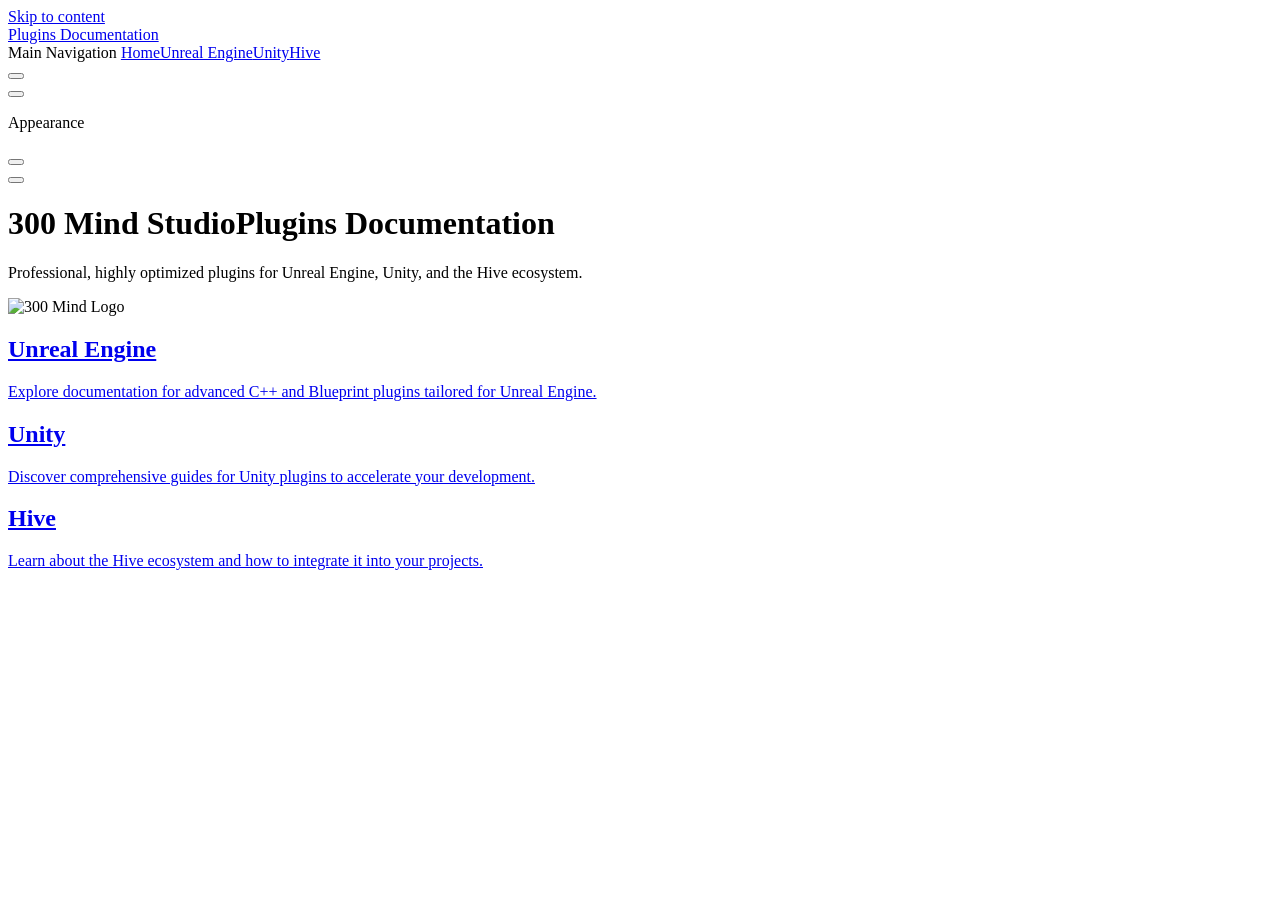
==== commit 7197c638: "Update" ====
--- a/index.html
+++ b/index.html
@@ -6,20 +6,20 @@
     <title>Plugins Documentation</title>
     <meta name="description" content="Documentation for Unreal Engine and Unity Plugins">
     <meta name="generator" content="VitePress v1.6.4">
-    <link rel="preload stylesheet" href="/assets/style.CwUYNEyg.css" as="style">
-    <link rel="preload stylesheet" href="/vp-icons.css" as="style">
+    <link rel="preload stylesheet" href="/300mind.documentation/assets/style.Dgbdsn0m.css" as="style">
+    <link rel="preload stylesheet" href="/300mind.documentation/vp-icons.css" as="style">
     
-    <script type="module" src="/assets/app.BqGI_REw.js"></script>
-    <link rel="preload" href="/assets/inter-roman-latin.Di8DUHzh.woff2" as="font" type="font/woff2" crossorigin="">
-    <link rel="modulepreload" href="/assets/chunks/theme.B1fcBn-q.js">
-    <link rel="modulepreload" href="/assets/chunks/framework.RRduUuAx.js">
-    <link rel="modulepreload" href="/assets/index.md.DDvMAX-H.lean.js">
+    <script type="module" src="/300mind.documentation/assets/app.D1t6ISPR.js"></script>
+    <link rel="preload" href="/300mind.documentation/assets/inter-roman-latin.Di8DUHzh.woff2" as="font" type="font/woff2" crossorigin="">
+    <link rel="modulepreload" href="/300mind.documentation/assets/chunks/theme.DI_HHeVg.js">
+    <link rel="modulepreload" href="/300mind.documentation/assets/chunks/framework.BjZAHlXD.js">
+    <link rel="modulepreload" href="/300mind.documentation/assets/index.md.EBpM0bRw.lean.js">
     <script id="check-dark-mode">(()=>{const e=localStorage.getItem("vitepress-theme-appearance")||"auto",a=window.matchMedia("(prefers-color-scheme: dark)").matches;(!e||e==="auto"?a:e==="dark")&&document.documentElement.classList.add("dark")})();</script>
     <script id="check-mac-os">document.documentElement.classList.toggle("mac",/Mac|iPhone|iPod|iPad/i.test(navigator.platform));</script>
   </head>
   <body>
-    <div id="app"><div class="Layout" data-v-5d98c3a5><!--[--><!--]--><!--[--><span tabindex="-1" data-v-0b0ada53></span><a href="#VPContent" class="VPSkipLink visually-hidden" data-v-0b0ada53>Skip to content</a><!--]--><!----><header class="VPNav" data-v-5d98c3a5 data-v-ae24b3ad><div class="VPNavBar" data-v-ae24b3ad data-v-6aa21345><div class="wrapper" data-v-6aa21345><div class="container" data-v-6aa21345><div class="title" data-v-6aa21345><div class="VPNavBarTitle" data-v-6aa21345 data-v-1168a8e4><a class="title" href="/" data-v-1168a8e4><!--[--><!--]--><!--[--><img class="VPImage logo" src="/logo.svg" alt data-v-8426fc1a><!--]--><span data-v-1168a8e4>Plugins Documentation</span><!--[--><!--]--></a></div></div><div class="content" data-v-6aa21345><div class="content-body" data-v-6aa21345><!--[--><!--]--><div class="VPNavBarSearch search" data-v-6aa21345><!----></div><nav aria-labelledby="main-nav-aria-label" class="VPNavBarMenu menu" data-v-6aa21345 data-v-dc692963><span id="main-nav-aria-label" class="visually-hidden" data-v-dc692963> Main Navigation </span><!--[--><!--[--><a class="VPLink link VPNavBarMenuLink active" href="/" tabindex="0" data-v-dc692963 data-v-e56f3d57><!--[--><span data-v-e56f3d57>Home</span><!--]--></a><!--]--><!--[--><a class="VPLink link VPNavBarMenuLink" href="/unreal/" tabindex="0" data-v-dc692963 data-v-e56f3d57><!--[--><span data-v-e56f3d57>Unreal Engine</span><!--]--></a><!--]--><!--[--><a class="VPLink link VPNavBarMenuLink" href="/unity/" tabindex="0" data-v-dc692963 data-v-e56f3d57><!--[--><span data-v-e56f3d57>Unity</span><!--]--></a><!--]--><!--[--><a class="VPLink link VPNavBarMenuLink" href="/hive/" tabindex="0" data-v-dc692963 data-v-e56f3d57><!--[--><span data-v-e56f3d57>Hive</span><!--]--></a><!--]--><!--]--></nav><!----><div class="VPNavBarAppearance appearance" data-v-6aa21345 data-v-6c893767><button class="VPSwitch VPSwitchAppearance" type="button" role="switch" title aria-checked="false" data-v-6c893767 data-v-5337faa4 data-v-1d5665e3><span class="check" data-v-1d5665e3><span class="icon" data-v-1d5665e3><!--[--><span class="vpi-sun sun" data-v-5337faa4></span><span class="vpi-moon moon" data-v-5337faa4></span><!--]--></span></span></button></div><!----><div class="VPFlyout VPNavBarExtra extra" data-v-6aa21345 data-v-bb2aa2f0 data-v-cf11d7a2><button type="button" class="button" aria-haspopup="true" aria-expanded="false" aria-label="extra navigation" data-v-cf11d7a2><span class="vpi-more-horizontal icon" data-v-cf11d7a2></span></button><div class="menu" data-v-cf11d7a2><div class="VPMenu" data-v-cf11d7a2 data-v-b98bc113><!----><!--[--><!--[--><!----><div class="group" data-v-bb2aa2f0><div class="item appearance" data-v-bb2aa2f0><p class="label" data-v-bb2aa2f0>Appearance</p><div class="appearance-action" data-v-bb2aa2f0><button class="VPSwitch VPSwitchAppearance" type="button" role="switch" title aria-checked="false" data-v-bb2aa2f0 data-v-5337faa4 data-v-1d5665e3><span class="check" data-v-1d5665e3><span class="icon" data-v-1d5665e3><!--[--><span class="vpi-sun sun" data-v-5337faa4></span><span class="vpi-moon moon" data-v-5337faa4></span><!--]--></span></span></button></div></div></div><!----><!--]--><!--]--></div></div></div><!--[--><!--]--><button type="button" class="VPNavBarHamburger hamburger" aria-label="mobile navigation" aria-expanded="false" aria-controls="VPNavScreen" data-v-6aa21345 data-v-e5dd9c1c><span class="container" data-v-e5dd9c1c><span class="top" data-v-e5dd9c1c></span><span class="middle" data-v-e5dd9c1c></span><span class="bottom" data-v-e5dd9c1c></span></span></button></div></div></div></div><div class="divider" data-v-6aa21345><div class="divider-line" data-v-6aa21345></div></div></div><!----></header><!----><!----><div class="VPContent is-home" id="VPContent" data-v-5d98c3a5 data-v-1428d186><div class="VPHome" data-v-1428d186 data-v-8b561e3d><!--[--><!--]--><div class="VPHero has-image VPHomeHero" data-v-8b561e3d data-v-4f9c455b><div class="container" data-v-4f9c455b><div class="main" data-v-4f9c455b><!--[--><!--]--><!--[--><h1 class="heading" data-v-4f9c455b><span class="name clip" data-v-4f9c455b>300 Mind Studio</span><span class="text" data-v-4f9c455b>Plugins Documentation</span></h1><p class="tagline" data-v-4f9c455b>Professional, highly optimized plugins for Unreal Engine, Unity, and the Hive ecosystem.</p><!--]--><!--[--><!--]--><!----><!--[--><!--]--></div><div class="image" data-v-4f9c455b><div class="image-container" data-v-4f9c455b><div class="image-bg" data-v-4f9c455b></div><!--[--><!--[--><img class="VPImage image-src" src="/logo.svg" alt="300 Mind Logo" data-v-8426fc1a><!--]--><!--]--></div></div></div></div><!--[--><!--]--><!--[--><!--]--><div class="VPFeatures VPHomeFeatures" data-v-8b561e3d data-v-a6181336><div class="container" data-v-a6181336><div class="items" data-v-a6181336><!--[--><div class="grid-3 item" data-v-a6181336><a class="VPLink link no-icon VPFeature" href="/unreal/" data-v-a6181336 data-v-a3976bdc><!--[--><article class="box" data-v-a3976bdc><!----><h2 class="title" data-v-a3976bdc>Unreal Engine</h2><p class="details" data-v-a3976bdc>Explore documentation for advanced C++ and Blueprint plugins tailored for Unreal Engine.</p><!----></article><!--]--></a></div><div class="grid-3 item" data-v-a6181336><a class="VPLink link no-icon VPFeature" href="/unity/" data-v-a6181336 data-v-a3976bdc><!--[--><article class="box" data-v-a3976bdc><!----><h2 class="title" data-v-a3976bdc>Unity</h2><p class="details" data-v-a3976bdc>Discover comprehensive guides for Unity plugins to accelerate your development.</p><!----></article><!--]--></a></div><div class="grid-3 item" data-v-a6181336><a class="VPLink link no-icon VPFeature" href="/hive/" data-v-a6181336 data-v-a3976bdc><!--[--><article class="box" data-v-a3976bdc><!----><h2 class="title" data-v-a3976bdc>Hive</h2><p class="details" data-v-a3976bdc>Learn about the Hive ecosystem and how to integrate it into your projects.</p><!----></article><!--]--></a></div><!--]--></div></div></div><!--[--><!--]--><div class="vp-doc container" style="" data-v-8b561e3d data-v-8e2d4988><!--[--><div style="position:relative;" data-v-8b561e3d><div></div></div><!--]--></div></div></div><!----><!--[--><!--]--></div></div>
-    <script>window.__VP_HASH_MAP__=JSON.parse("{\"hive_index.md\":\"5krZ0DMO\",\"index.md\":\"DDvMAX-H\",\"unity_index.md\":\"qCo0N49r\",\"unreal_advanced-ai-turret-framework_index.md\":\"BGpB94g1\",\"unreal_advanced-outline-system_index.md\":\"BiMJ0axr\",\"unreal_advanced-radial-menu-system_index.md\":\"CMW3cQlg\",\"unreal_game-ready-inventory-crafting-cooking-system_index.md\":\"Df2IfVQX\",\"unreal_game-settings-menu-system_index.md\":\"CGETfibs\",\"unreal_index.md\":\"ckdc_s_S\",\"unreal_modern-tactical-melee-weapons-pack_index.md\":\"B0nAqpOQ\",\"unreal_mouse-character-pack_index.md\":\"4vc-bbnh\",\"unreal_operation-theatre-room-pack_index.md\":\"Bg8laJxT\",\"unreal_runtime-gizmo-tool_index.md\":\"CN7Md4V1\",\"unreal_spanish-city-pack_index.md\":\"YHlQOeAC\"}");window.__VP_SITE_DATA__=JSON.parse("{\"lang\":\"en-US\",\"dir\":\"ltr\",\"title\":\"Plugins Documentation\",\"description\":\"Documentation for Unreal Engine and Unity Plugins\",\"base\":\"/\",\"head\":[],\"router\":{\"prefetchLinks\":true},\"appearance\":true,\"themeConfig\":{\"logo\":\"/logo.svg\",\"nav\":[{\"text\":\"Home\",\"link\":\"/\"},{\"text\":\"Unreal Engine\",\"link\":\"/unreal/\"},{\"text\":\"Unity\",\"link\":\"/unity/\"},{\"text\":\"Hive\",\"link\":\"/hive/\"}],\"sidebar\":{\"/unreal/\":[{\"text\":\"Unreal Engine\",\"items\":[{\"text\":\"Overview\",\"link\":\"/unreal/\"},{\"text\":\"Advanced AI Turret Framework\",\"link\":\"/unreal/advanced-ai-turret-framework/\"},{\"text\":\"Advanced Outline System\",\"link\":\"/unreal/advanced-outline-system/\"},{\"text\":\"Advanced Radial Menu System\",\"link\":\"/unreal/advanced-radial-menu-system/\"},{\"text\":\"Game Ready Inventory, Crafting & Cooking System\",\"link\":\"/unreal/game-ready-inventory-crafting-cooking-system/\"},{\"text\":\"Game Settings Menu System\",\"link\":\"/unreal/game-settings-menu-system/\"},{\"text\":\"Modern Tactical Melee Weapons Pack\",\"link\":\"/unreal/modern-tactical-melee-weapons-pack/\"},{\"text\":\"Mouse Character Pack\",\"link\":\"/unreal/mouse-character-pack/\"},{\"text\":\"Operation Theatre Room Pack\",\"link\":\"/unreal/operation-theatre-room-pack/\"},{\"text\":\"Runtime Gizmo Tool\",\"link\":\"/unreal/runtime-gizmo-tool/\"},{\"text\":\"Spanish City Pack\",\"link\":\"/unreal/spanish-city-pack/\"}]}],\"/unity/\":[{\"text\":\"Unity\",\"items\":[{\"text\":\"Overview\",\"link\":\"/unity/\"}]}],\"/hive/\":[{\"text\":\"Hive\",\"items\":[{\"text\":\"Overview\",\"link\":\"/hive/\"}]}]}},\"locales\":{},\"scrollOffset\":134,\"cleanUrls\":false}");</script>
+    <div id="app"><div class="Layout" data-v-5d98c3a5><!--[--><!--]--><!--[--><span tabindex="-1" data-v-0b0ada53></span><a href="#VPContent" class="VPSkipLink visually-hidden" data-v-0b0ada53>Skip to content</a><!--]--><!----><header class="VPNav" data-v-5d98c3a5 data-v-ae24b3ad><div class="VPNavBar" data-v-ae24b3ad data-v-6aa21345><div class="wrapper" data-v-6aa21345><div class="container" data-v-6aa21345><div class="title" data-v-6aa21345><div class="VPNavBarTitle" data-v-6aa21345 data-v-1168a8e4><a class="title" href="/300mind.documentation/" data-v-1168a8e4><!--[--><!--]--><!--[--><img class="VPImage logo" src="/300mind.documentation/logo.svg" alt data-v-8426fc1a><!--]--><span data-v-1168a8e4>Plugins Documentation</span><!--[--><!--]--></a></div></div><div class="content" data-v-6aa21345><div class="content-body" data-v-6aa21345><!--[--><!--]--><div class="VPNavBarSearch search" data-v-6aa21345><!----></div><nav aria-labelledby="main-nav-aria-label" class="VPNavBarMenu menu" data-v-6aa21345 data-v-dc692963><span id="main-nav-aria-label" class="visually-hidden" data-v-dc692963> Main Navigation </span><!--[--><!--[--><a class="VPLink link VPNavBarMenuLink active" href="/300mind.documentation/" tabindex="0" data-v-dc692963 data-v-e56f3d57><!--[--><span data-v-e56f3d57>Home</span><!--]--></a><!--]--><!--[--><a class="VPLink link VPNavBarMenuLink" href="/300mind.documentation/unreal/" tabindex="0" data-v-dc692963 data-v-e56f3d57><!--[--><span data-v-e56f3d57>Unreal Engine</span><!--]--></a><!--]--><!--[--><a class="VPLink link VPNavBarMenuLink" href="/300mind.documentation/unity/" tabindex="0" data-v-dc692963 data-v-e56f3d57><!--[--><span data-v-e56f3d57>Unity</span><!--]--></a><!--]--><!--[--><a class="VPLink link VPNavBarMenuLink" href="/300mind.documentation/hive/" tabindex="0" data-v-dc692963 data-v-e56f3d57><!--[--><span data-v-e56f3d57>Hive</span><!--]--></a><!--]--><!--]--></nav><!----><div class="VPNavBarAppearance appearance" data-v-6aa21345 data-v-6c893767><button class="VPSwitch VPSwitchAppearance" type="button" role="switch" title aria-checked="false" data-v-6c893767 data-v-5337faa4 data-v-1d5665e3><span class="check" data-v-1d5665e3><span class="icon" data-v-1d5665e3><!--[--><span class="vpi-sun sun" data-v-5337faa4></span><span class="vpi-moon moon" data-v-5337faa4></span><!--]--></span></span></button></div><!----><div class="VPFlyout VPNavBarExtra extra" data-v-6aa21345 data-v-bb2aa2f0 data-v-cf11d7a2><button type="button" class="button" aria-haspopup="true" aria-expanded="false" aria-label="extra navigation" data-v-cf11d7a2><span class="vpi-more-horizontal icon" data-v-cf11d7a2></span></button><div class="menu" data-v-cf11d7a2><div class="VPMenu" data-v-cf11d7a2 data-v-b98bc113><!----><!--[--><!--[--><!----><div class="group" data-v-bb2aa2f0><div class="item appearance" data-v-bb2aa2f0><p class="label" data-v-bb2aa2f0>Appearance</p><div class="appearance-action" data-v-bb2aa2f0><button class="VPSwitch VPSwitchAppearance" type="button" role="switch" title aria-checked="false" data-v-bb2aa2f0 data-v-5337faa4 data-v-1d5665e3><span class="check" data-v-1d5665e3><span class="icon" data-v-1d5665e3><!--[--><span class="vpi-sun sun" data-v-5337faa4></span><span class="vpi-moon moon" data-v-5337faa4></span><!--]--></span></span></button></div></div></div><!----><!--]--><!--]--></div></div></div><!--[--><!--]--><button type="button" class="VPNavBarHamburger hamburger" aria-label="mobile navigation" aria-expanded="false" aria-controls="VPNavScreen" data-v-6aa21345 data-v-e5dd9c1c><span class="container" data-v-e5dd9c1c><span class="top" data-v-e5dd9c1c></span><span class="middle" data-v-e5dd9c1c></span><span class="bottom" data-v-e5dd9c1c></span></span></button></div></div></div></div><div class="divider" data-v-6aa21345><div class="divider-line" data-v-6aa21345></div></div></div><!----></header><!----><!----><div class="VPContent is-home" id="VPContent" data-v-5d98c3a5 data-v-1428d186><div class="VPHome" data-v-1428d186 data-v-8b561e3d><!--[--><!--]--><div class="VPHero has-image VPHomeHero" data-v-8b561e3d data-v-4f9c455b><div class="container" data-v-4f9c455b><div class="main" data-v-4f9c455b><!--[--><!--]--><!--[--><h1 class="heading" data-v-4f9c455b><span class="name clip" data-v-4f9c455b>300 Mind Studio</span><span class="text" data-v-4f9c455b>Plugins Documentation</span></h1><p class="tagline" data-v-4f9c455b>Professional, highly optimized plugins for Unreal Engine, Unity, and the Hive ecosystem.</p><!--]--><!--[--><!--]--><!----><!--[--><!--]--></div><div class="image" data-v-4f9c455b><div class="image-container" data-v-4f9c455b><div class="image-bg" data-v-4f9c455b></div><!--[--><!--[--><img class="VPImage image-src" src="/300mind.documentation/logo.svg" alt="300 Mind Logo" data-v-8426fc1a><!--]--><!--]--></div></div></div></div><!--[--><!--]--><!--[--><!--]--><div class="VPFeatures VPHomeFeatures" data-v-8b561e3d data-v-a6181336><div class="container" data-v-a6181336><div class="items" data-v-a6181336><!--[--><div class="grid-3 item" data-v-a6181336><a class="VPLink link no-icon VPFeature" href="/300mind.documentation/unreal/" data-v-a6181336 data-v-a3976bdc><!--[--><article class="box" data-v-a3976bdc><!----><h2 class="title" data-v-a3976bdc>Unreal Engine</h2><p class="details" data-v-a3976bdc>Explore documentation for advanced C++ and Blueprint plugins tailored for Unreal Engine.</p><!----></article><!--]--></a></div><div class="grid-3 item" data-v-a6181336><a class="VPLink link no-icon VPFeature" href="/300mind.documentation/unity/" data-v-a6181336 data-v-a3976bdc><!--[--><article class="box" data-v-a3976bdc><!----><h2 class="title" data-v-a3976bdc>Unity</h2><p class="details" data-v-a3976bdc>Discover comprehensive guides for Unity plugins to accelerate your development.</p><!----></article><!--]--></a></div><div class="grid-3 item" data-v-a6181336><a class="VPLink link no-icon VPFeature" href="/300mind.documentation/hive/" data-v-a6181336 data-v-a3976bdc><!--[--><article class="box" data-v-a3976bdc><!----><h2 class="title" data-v-a3976bdc>Hive</h2><p class="details" data-v-a3976bdc>Learn about the Hive ecosystem and how to integrate it into your projects.</p><!----></article><!--]--></a></div><!--]--></div></div></div><!--[--><!--]--><div class="vp-doc container" style="" data-v-8b561e3d data-v-8e2d4988><!--[--><div style="position:relative;" data-v-8b561e3d><div></div></div><!--]--></div></div></div><!----><!--[--><!--]--></div></div>
+    <script>window.__VP_HASH_MAP__=JSON.parse("{\"hive_index.md\":\"aesfxttc\",\"index.md\":\"EBpM0bRw\",\"unity_index.md\":\"DVyjE8Oa\",\"unreal_advanced-ai-turret-framework_index.md\":\"DVGwu7Dg\",\"unreal_advanced-outline-system_index.md\":\"Cbb5del8\",\"unreal_advanced-radial-menu-system_index.md\":\"DtKrLcIS\",\"unreal_game-ready-inventory-crafting-cooking-system_index.md\":\"DLi1cmFO\",\"unreal_game-settings-menu-system_index.md\":\"ahLZBsZ-\",\"unreal_index.md\":\"woHk4py-\",\"unreal_modern-tactical-melee-weapons-pack_index.md\":\"BFiuj7qq\",\"unreal_mouse-character-pack_index.md\":\"BCYFYR5d\",\"unreal_operation-theatre-room-pack_index.md\":\"BSX464CF\",\"unreal_runtime-gizmo-tool_index.md\":\"CQ31dOcq\",\"unreal_spanish-city-pack_index.md\":\"pDcv0Ouy\"}");window.__VP_SITE_DATA__=JSON.parse("{\"lang\":\"en-US\",\"dir\":\"ltr\",\"title\":\"Plugins Documentation\",\"description\":\"Documentation for Unreal Engine and Unity Plugins\",\"base\":\"/300mind.documentation/\",\"head\":[],\"router\":{\"prefetchLinks\":true},\"appearance\":true,\"themeConfig\":{\"logo\":\"/logo.svg\",\"nav\":[{\"text\":\"Home\",\"link\":\"/\"},{\"text\":\"Unreal Engine\",\"link\":\"/unreal/\"},{\"text\":\"Unity\",\"link\":\"/unity/\"},{\"text\":\"Hive\",\"link\":\"/hive/\"}],\"sidebar\":{\"/unreal/\":[{\"text\":\"Unreal Engine\",\"items\":[{\"text\":\"Overview\",\"link\":\"/unreal/\"},{\"text\":\"Advanced AI Turret Framework\",\"link\":\"/unreal/advanced-ai-turret-framework/\"},{\"text\":\"Advanced Outline System\",\"link\":\"/unreal/advanced-outline-system/\"},{\"text\":\"Advanced Radial Menu System\",\"link\":\"/unreal/advanced-radial-menu-system/\"},{\"text\":\"Game Ready Inventory, Crafting & Cooking System\",\"link\":\"/unreal/game-ready-inventory-crafting-cooking-system/\"},{\"text\":\"Game Settings Menu System\",\"link\":\"/unreal/game-settings-menu-system/\"},{\"text\":\"Modern Tactical Melee Weapons Pack\",\"link\":\"/unreal/modern-tactical-melee-weapons-pack/\"},{\"text\":\"Mouse Character Pack\",\"link\":\"/unreal/mouse-character-pack/\"},{\"text\":\"Operation Theatre Room Pack\",\"link\":\"/unreal/operation-theatre-room-pack/\"},{\"text\":\"Runtime Gizmo Tool\",\"link\":\"/unreal/runtime-gizmo-tool/\"},{\"text\":\"Spanish City Pack\",\"link\":\"/unreal/spanish-city-pack/\"}]}],\"/unity/\":[{\"text\":\"Unity\",\"items\":[{\"text\":\"Overview\",\"link\":\"/unity/\"}]}],\"/hive/\":[{\"text\":\"Hive\",\"items\":[{\"text\":\"Overview\",\"link\":\"/hive/\"}]}]}},\"locales\":{},\"scrollOffset\":134,\"cleanUrls\":false}");</script>
     
   </body>
 </html>
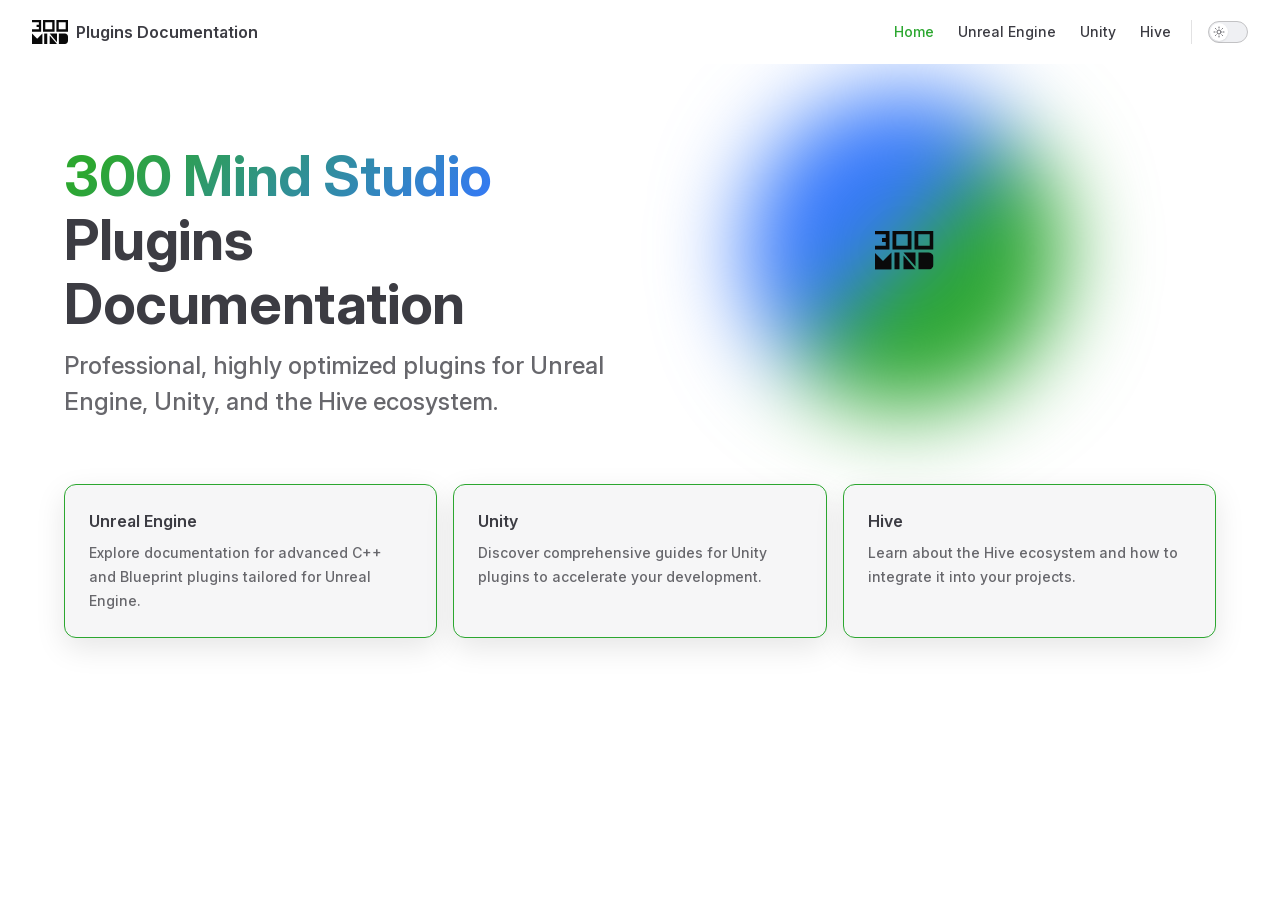
==== commit a211ba43: "Update" ====
--- a/index.html
+++ b/index.html
@@ -6,20 +6,20 @@
     <title>Plugins Documentation</title>
     <meta name="description" content="Documentation for Unreal Engine and Unity Plugins">
     <meta name="generator" content="VitePress v1.6.4">
-    <link rel="preload stylesheet" href="/300mind.documentation/assets/style.Dgbdsn0m.css" as="style">
-    <link rel="preload stylesheet" href="/300mind.documentation/vp-icons.css" as="style">
+    <link rel="preload stylesheet" href="/assets/style.CwUYNEyg.css" as="style">
+    <link rel="preload stylesheet" href="/vp-icons.css" as="style">
     
-    <script type="module" src="/300mind.documentation/assets/app.D1t6ISPR.js"></script>
-    <link rel="preload" href="/300mind.documentation/assets/inter-roman-latin.Di8DUHzh.woff2" as="font" type="font/woff2" crossorigin="">
-    <link rel="modulepreload" href="/300mind.documentation/assets/chunks/theme.DI_HHeVg.js">
-    <link rel="modulepreload" href="/300mind.documentation/assets/chunks/framework.BjZAHlXD.js">
-    <link rel="modulepreload" href="/300mind.documentation/assets/index.md.EBpM0bRw.lean.js">
+    <script type="module" src="/assets/app.BqGI_REw.js"></script>
+    <link rel="preload" href="/assets/inter-roman-latin.Di8DUHzh.woff2" as="font" type="font/woff2" crossorigin="">
+    <link rel="modulepreload" href="/assets/chunks/theme.B1fcBn-q.js">
+    <link rel="modulepreload" href="/assets/chunks/framework.RRduUuAx.js">
+    <link rel="modulepreload" href="/assets/index.md.DDvMAX-H.lean.js">
     <script id="check-dark-mode">(()=>{const e=localStorage.getItem("vitepress-theme-appearance")||"auto",a=window.matchMedia("(prefers-color-scheme: dark)").matches;(!e||e==="auto"?a:e==="dark")&&document.documentElement.classList.add("dark")})();</script>
     <script id="check-mac-os">document.documentElement.classList.toggle("mac",/Mac|iPhone|iPod|iPad/i.test(navigator.platform));</script>
   </head>
   <body>
-    <div id="app"><div class="Layout" data-v-5d98c3a5><!--[--><!--]--><!--[--><span tabindex="-1" data-v-0b0ada53></span><a href="#VPContent" class="VPSkipLink visually-hidden" data-v-0b0ada53>Skip to content</a><!--]--><!----><header class="VPNav" data-v-5d98c3a5 data-v-ae24b3ad><div class="VPNavBar" data-v-ae24b3ad data-v-6aa21345><div class="wrapper" data-v-6aa21345><div class="container" data-v-6aa21345><div class="title" data-v-6aa21345><div class="VPNavBarTitle" data-v-6aa21345 data-v-1168a8e4><a class="title" href="/300mind.documentation/" data-v-1168a8e4><!--[--><!--]--><!--[--><img class="VPImage logo" src="/300mind.documentation/logo.svg" alt data-v-8426fc1a><!--]--><span data-v-1168a8e4>Plugins Documentation</span><!--[--><!--]--></a></div></div><div class="content" data-v-6aa21345><div class="content-body" data-v-6aa21345><!--[--><!--]--><div class="VPNavBarSearch search" data-v-6aa21345><!----></div><nav aria-labelledby="main-nav-aria-label" class="VPNavBarMenu menu" data-v-6aa21345 data-v-dc692963><span id="main-nav-aria-label" class="visually-hidden" data-v-dc692963> Main Navigation </span><!--[--><!--[--><a class="VPLink link VPNavBarMenuLink active" href="/300mind.documentation/" tabindex="0" data-v-dc692963 data-v-e56f3d57><!--[--><span data-v-e56f3d57>Home</span><!--]--></a><!--]--><!--[--><a class="VPLink link VPNavBarMenuLink" href="/300mind.documentation/unreal/" tabindex="0" data-v-dc692963 data-v-e56f3d57><!--[--><span data-v-e56f3d57>Unreal Engine</span><!--]--></a><!--]--><!--[--><a class="VPLink link VPNavBarMenuLink" href="/300mind.documentation/unity/" tabindex="0" data-v-dc692963 data-v-e56f3d57><!--[--><span data-v-e56f3d57>Unity</span><!--]--></a><!--]--><!--[--><a class="VPLink link VPNavBarMenuLink" href="/300mind.documentation/hive/" tabindex="0" data-v-dc692963 data-v-e56f3d57><!--[--><span data-v-e56f3d57>Hive</span><!--]--></a><!--]--><!--]--></nav><!----><div class="VPNavBarAppearance appearance" data-v-6aa21345 data-v-6c893767><button class="VPSwitch VPSwitchAppearance" type="button" role="switch" title aria-checked="false" data-v-6c893767 data-v-5337faa4 data-v-1d5665e3><span class="check" data-v-1d5665e3><span class="icon" data-v-1d5665e3><!--[--><span class="vpi-sun sun" data-v-5337faa4></span><span class="vpi-moon moon" data-v-5337faa4></span><!--]--></span></span></button></div><!----><div class="VPFlyout VPNavBarExtra extra" data-v-6aa21345 data-v-bb2aa2f0 data-v-cf11d7a2><button type="button" class="button" aria-haspopup="true" aria-expanded="false" aria-label="extra navigation" data-v-cf11d7a2><span class="vpi-more-horizontal icon" data-v-cf11d7a2></span></button><div class="menu" data-v-cf11d7a2><div class="VPMenu" data-v-cf11d7a2 data-v-b98bc113><!----><!--[--><!--[--><!----><div class="group" data-v-bb2aa2f0><div class="item appearance" data-v-bb2aa2f0><p class="label" data-v-bb2aa2f0>Appearance</p><div class="appearance-action" data-v-bb2aa2f0><button class="VPSwitch VPSwitchAppearance" type="button" role="switch" title aria-checked="false" data-v-bb2aa2f0 data-v-5337faa4 data-v-1d5665e3><span class="check" data-v-1d5665e3><span class="icon" data-v-1d5665e3><!--[--><span class="vpi-sun sun" data-v-5337faa4></span><span class="vpi-moon moon" data-v-5337faa4></span><!--]--></span></span></button></div></div></div><!----><!--]--><!--]--></div></div></div><!--[--><!--]--><button type="button" class="VPNavBarHamburger hamburger" aria-label="mobile navigation" aria-expanded="false" aria-controls="VPNavScreen" data-v-6aa21345 data-v-e5dd9c1c><span class="container" data-v-e5dd9c1c><span class="top" data-v-e5dd9c1c></span><span class="middle" data-v-e5dd9c1c></span><span class="bottom" data-v-e5dd9c1c></span></span></button></div></div></div></div><div class="divider" data-v-6aa21345><div class="divider-line" data-v-6aa21345></div></div></div><!----></header><!----><!----><div class="VPContent is-home" id="VPContent" data-v-5d98c3a5 data-v-1428d186><div class="VPHome" data-v-1428d186 data-v-8b561e3d><!--[--><!--]--><div class="VPHero has-image VPHomeHero" data-v-8b561e3d data-v-4f9c455b><div class="container" data-v-4f9c455b><div class="main" data-v-4f9c455b><!--[--><!--]--><!--[--><h1 class="heading" data-v-4f9c455b><span class="name clip" data-v-4f9c455b>300 Mind Studio</span><span class="text" data-v-4f9c455b>Plugins Documentation</span></h1><p class="tagline" data-v-4f9c455b>Professional, highly optimized plugins for Unreal Engine, Unity, and the Hive ecosystem.</p><!--]--><!--[--><!--]--><!----><!--[--><!--]--></div><div class="image" data-v-4f9c455b><div class="image-container" data-v-4f9c455b><div class="image-bg" data-v-4f9c455b></div><!--[--><!--[--><img class="VPImage image-src" src="/300mind.documentation/logo.svg" alt="300 Mind Logo" data-v-8426fc1a><!--]--><!--]--></div></div></div></div><!--[--><!--]--><!--[--><!--]--><div class="VPFeatures VPHomeFeatures" data-v-8b561e3d data-v-a6181336><div class="container" data-v-a6181336><div class="items" data-v-a6181336><!--[--><div class="grid-3 item" data-v-a6181336><a class="VPLink link no-icon VPFeature" href="/300mind.documentation/unreal/" data-v-a6181336 data-v-a3976bdc><!--[--><article class="box" data-v-a3976bdc><!----><h2 class="title" data-v-a3976bdc>Unreal Engine</h2><p class="details" data-v-a3976bdc>Explore documentation for advanced C++ and Blueprint plugins tailored for Unreal Engine.</p><!----></article><!--]--></a></div><div class="grid-3 item" data-v-a6181336><a class="VPLink link no-icon VPFeature" href="/300mind.documentation/unity/" data-v-a6181336 data-v-a3976bdc><!--[--><article class="box" data-v-a3976bdc><!----><h2 class="title" data-v-a3976bdc>Unity</h2><p class="details" data-v-a3976bdc>Discover comprehensive guides for Unity plugins to accelerate your development.</p><!----></article><!--]--></a></div><div class="grid-3 item" data-v-a6181336><a class="VPLink link no-icon VPFeature" href="/300mind.documentation/hive/" data-v-a6181336 data-v-a3976bdc><!--[--><article class="box" data-v-a3976bdc><!----><h2 class="title" data-v-a3976bdc>Hive</h2><p class="details" data-v-a3976bdc>Learn about the Hive ecosystem and how to integrate it into your projects.</p><!----></article><!--]--></a></div><!--]--></div></div></div><!--[--><!--]--><div class="vp-doc container" style="" data-v-8b561e3d data-v-8e2d4988><!--[--><div style="position:relative;" data-v-8b561e3d><div></div></div><!--]--></div></div></div><!----><!--[--><!--]--></div></div>
-    <script>window.__VP_HASH_MAP__=JSON.parse("{\"hive_index.md\":\"aesfxttc\",\"index.md\":\"EBpM0bRw\",\"unity_index.md\":\"DVyjE8Oa\",\"unreal_advanced-ai-turret-framework_index.md\":\"DVGwu7Dg\",\"unreal_advanced-outline-system_index.md\":\"Cbb5del8\",\"unreal_advanced-radial-menu-system_index.md\":\"DtKrLcIS\",\"unreal_game-ready-inventory-crafting-cooking-system_index.md\":\"DLi1cmFO\",\"unreal_game-settings-menu-system_index.md\":\"ahLZBsZ-\",\"unreal_index.md\":\"woHk4py-\",\"unreal_modern-tactical-melee-weapons-pack_index.md\":\"BFiuj7qq\",\"unreal_mouse-character-pack_index.md\":\"BCYFYR5d\",\"unreal_operation-theatre-room-pack_index.md\":\"BSX464CF\",\"unreal_runtime-gizmo-tool_index.md\":\"CQ31dOcq\",\"unreal_spanish-city-pack_index.md\":\"pDcv0Ouy\"}");window.__VP_SITE_DATA__=JSON.parse("{\"lang\":\"en-US\",\"dir\":\"ltr\",\"title\":\"Plugins Documentation\",\"description\":\"Documentation for Unreal Engine and Unity Plugins\",\"base\":\"/300mind.documentation/\",\"head\":[],\"router\":{\"prefetchLinks\":true},\"appearance\":true,\"themeConfig\":{\"logo\":\"/logo.svg\",\"nav\":[{\"text\":\"Home\",\"link\":\"/\"},{\"text\":\"Unreal Engine\",\"link\":\"/unreal/\"},{\"text\":\"Unity\",\"link\":\"/unity/\"},{\"text\":\"Hive\",\"link\":\"/hive/\"}],\"sidebar\":{\"/unreal/\":[{\"text\":\"Unreal Engine\",\"items\":[{\"text\":\"Overview\",\"link\":\"/unreal/\"},{\"text\":\"Advanced AI Turret Framework\",\"link\":\"/unreal/advanced-ai-turret-framework/\"},{\"text\":\"Advanced Outline System\",\"link\":\"/unreal/advanced-outline-system/\"},{\"text\":\"Advanced Radial Menu System\",\"link\":\"/unreal/advanced-radial-menu-system/\"},{\"text\":\"Game Ready Inventory, Crafting & Cooking System\",\"link\":\"/unreal/game-ready-inventory-crafting-cooking-system/\"},{\"text\":\"Game Settings Menu System\",\"link\":\"/unreal/game-settings-menu-system/\"},{\"text\":\"Modern Tactical Melee Weapons Pack\",\"link\":\"/unreal/modern-tactical-melee-weapons-pack/\"},{\"text\":\"Mouse Character Pack\",\"link\":\"/unreal/mouse-character-pack/\"},{\"text\":\"Operation Theatre Room Pack\",\"link\":\"/unreal/operation-theatre-room-pack/\"},{\"text\":\"Runtime Gizmo Tool\",\"link\":\"/unreal/runtime-gizmo-tool/\"},{\"text\":\"Spanish City Pack\",\"link\":\"/unreal/spanish-city-pack/\"}]}],\"/unity/\":[{\"text\":\"Unity\",\"items\":[{\"text\":\"Overview\",\"link\":\"/unity/\"}]}],\"/hive/\":[{\"text\":\"Hive\",\"items\":[{\"text\":\"Overview\",\"link\":\"/hive/\"}]}]}},\"locales\":{},\"scrollOffset\":134,\"cleanUrls\":false}");</script>
+    <div id="app"><div class="Layout" data-v-5d98c3a5><!--[--><!--]--><!--[--><span tabindex="-1" data-v-0b0ada53></span><a href="#VPContent" class="VPSkipLink visually-hidden" data-v-0b0ada53>Skip to content</a><!--]--><!----><header class="VPNav" data-v-5d98c3a5 data-v-ae24b3ad><div class="VPNavBar" data-v-ae24b3ad data-v-6aa21345><div class="wrapper" data-v-6aa21345><div class="container" data-v-6aa21345><div class="title" data-v-6aa21345><div class="VPNavBarTitle" data-v-6aa21345 data-v-1168a8e4><a class="title" href="/" data-v-1168a8e4><!--[--><!--]--><!--[--><img class="VPImage logo" src="/logo.svg" alt data-v-8426fc1a><!--]--><span data-v-1168a8e4>Plugins Documentation</span><!--[--><!--]--></a></div></div><div class="content" data-v-6aa21345><div class="content-body" data-v-6aa21345><!--[--><!--]--><div class="VPNavBarSearch search" data-v-6aa21345><!----></div><nav aria-labelledby="main-nav-aria-label" class="VPNavBarMenu menu" data-v-6aa21345 data-v-dc692963><span id="main-nav-aria-label" class="visually-hidden" data-v-dc692963> Main Navigation </span><!--[--><!--[--><a class="VPLink link VPNavBarMenuLink active" href="/" tabindex="0" data-v-dc692963 data-v-e56f3d57><!--[--><span data-v-e56f3d57>Home</span><!--]--></a><!--]--><!--[--><a class="VPLink link VPNavBarMenuLink" href="/unreal/" tabindex="0" data-v-dc692963 data-v-e56f3d57><!--[--><span data-v-e56f3d57>Unreal Engine</span><!--]--></a><!--]--><!--[--><a class="VPLink link VPNavBarMenuLink" href="/unity/" tabindex="0" data-v-dc692963 data-v-e56f3d57><!--[--><span data-v-e56f3d57>Unity</span><!--]--></a><!--]--><!--[--><a class="VPLink link VPNavBarMenuLink" href="/hive/" tabindex="0" data-v-dc692963 data-v-e56f3d57><!--[--><span data-v-e56f3d57>Hive</span><!--]--></a><!--]--><!--]--></nav><!----><div class="VPNavBarAppearance appearance" data-v-6aa21345 data-v-6c893767><button class="VPSwitch VPSwitchAppearance" type="button" role="switch" title aria-checked="false" data-v-6c893767 data-v-5337faa4 data-v-1d5665e3><span class="check" data-v-1d5665e3><span class="icon" data-v-1d5665e3><!--[--><span class="vpi-sun sun" data-v-5337faa4></span><span class="vpi-moon moon" data-v-5337faa4></span><!--]--></span></span></button></div><!----><div class="VPFlyout VPNavBarExtra extra" data-v-6aa21345 data-v-bb2aa2f0 data-v-cf11d7a2><button type="button" class="button" aria-haspopup="true" aria-expanded="false" aria-label="extra navigation" data-v-cf11d7a2><span class="vpi-more-horizontal icon" data-v-cf11d7a2></span></button><div class="menu" data-v-cf11d7a2><div class="VPMenu" data-v-cf11d7a2 data-v-b98bc113><!----><!--[--><!--[--><!----><div class="group" data-v-bb2aa2f0><div class="item appearance" data-v-bb2aa2f0><p class="label" data-v-bb2aa2f0>Appearance</p><div class="appearance-action" data-v-bb2aa2f0><button class="VPSwitch VPSwitchAppearance" type="button" role="switch" title aria-checked="false" data-v-bb2aa2f0 data-v-5337faa4 data-v-1d5665e3><span class="check" data-v-1d5665e3><span class="icon" data-v-1d5665e3><!--[--><span class="vpi-sun sun" data-v-5337faa4></span><span class="vpi-moon moon" data-v-5337faa4></span><!--]--></span></span></button></div></div></div><!----><!--]--><!--]--></div></div></div><!--[--><!--]--><button type="button" class="VPNavBarHamburger hamburger" aria-label="mobile navigation" aria-expanded="false" aria-controls="VPNavScreen" data-v-6aa21345 data-v-e5dd9c1c><span class="container" data-v-e5dd9c1c><span class="top" data-v-e5dd9c1c></span><span class="middle" data-v-e5dd9c1c></span><span class="bottom" data-v-e5dd9c1c></span></span></button></div></div></div></div><div class="divider" data-v-6aa21345><div class="divider-line" data-v-6aa21345></div></div></div><!----></header><!----><!----><div class="VPContent is-home" id="VPContent" data-v-5d98c3a5 data-v-1428d186><div class="VPHome" data-v-1428d186 data-v-8b561e3d><!--[--><!--]--><div class="VPHero has-image VPHomeHero" data-v-8b561e3d data-v-4f9c455b><div class="container" data-v-4f9c455b><div class="main" data-v-4f9c455b><!--[--><!--]--><!--[--><h1 class="heading" data-v-4f9c455b><span class="name clip" data-v-4f9c455b>300 Mind Studio</span><span class="text" data-v-4f9c455b>Plugins Documentation</span></h1><p class="tagline" data-v-4f9c455b>Professional, highly optimized plugins for Unreal Engine, Unity, and the Hive ecosystem.</p><!--]--><!--[--><!--]--><!----><!--[--><!--]--></div><div class="image" data-v-4f9c455b><div class="image-container" data-v-4f9c455b><div class="image-bg" data-v-4f9c455b></div><!--[--><!--[--><img class="VPImage image-src" src="/logo.svg" alt="300 Mind Logo" data-v-8426fc1a><!--]--><!--]--></div></div></div></div><!--[--><!--]--><!--[--><!--]--><div class="VPFeatures VPHomeFeatures" data-v-8b561e3d data-v-a6181336><div class="container" data-v-a6181336><div class="items" data-v-a6181336><!--[--><div class="grid-3 item" data-v-a6181336><a class="VPLink link no-icon VPFeature" href="/unreal/" data-v-a6181336 data-v-a3976bdc><!--[--><article class="box" data-v-a3976bdc><!----><h2 class="title" data-v-a3976bdc>Unreal Engine</h2><p class="details" data-v-a3976bdc>Explore documentation for advanced C++ and Blueprint plugins tailored for Unreal Engine.</p><!----></article><!--]--></a></div><div class="grid-3 item" data-v-a6181336><a class="VPLink link no-icon VPFeature" href="/unity/" data-v-a6181336 data-v-a3976bdc><!--[--><article class="box" data-v-a3976bdc><!----><h2 class="title" data-v-a3976bdc>Unity</h2><p class="details" data-v-a3976bdc>Discover comprehensive guides for Unity plugins to accelerate your development.</p><!----></article><!--]--></a></div><div class="grid-3 item" data-v-a6181336><a class="VPLink link no-icon VPFeature" href="/hive/" data-v-a6181336 data-v-a3976bdc><!--[--><article class="box" data-v-a3976bdc><!----><h2 class="title" data-v-a3976bdc>Hive</h2><p class="details" data-v-a3976bdc>Learn about the Hive ecosystem and how to integrate it into your projects.</p><!----></article><!--]--></a></div><!--]--></div></div></div><!--[--><!--]--><div class="vp-doc container" style="" data-v-8b561e3d data-v-8e2d4988><!--[--><div style="position:relative;" data-v-8b561e3d><div></div></div><!--]--></div></div></div><!----><!--[--><!--]--></div></div>
+    <script>window.__VP_HASH_MAP__=JSON.parse("{\"hive_index.md\":\"5krZ0DMO\",\"index.md\":\"DDvMAX-H\",\"unity_index.md\":\"qCo0N49r\",\"unreal_advanced-ai-turret-framework_index.md\":\"BGpB94g1\",\"unreal_advanced-outline-system_index.md\":\"BiMJ0axr\",\"unreal_advanced-radial-menu-system_index.md\":\"CMW3cQlg\",\"unreal_game-ready-inventory-crafting-cooking-system_index.md\":\"Df2IfVQX\",\"unreal_game-settings-menu-system_index.md\":\"CGETfibs\",\"unreal_index.md\":\"ckdc_s_S\",\"unreal_modern-tactical-melee-weapons-pack_index.md\":\"B0nAqpOQ\",\"unreal_mouse-character-pack_index.md\":\"4vc-bbnh\",\"unreal_operation-theatre-room-pack_index.md\":\"Bg8laJxT\",\"unreal_runtime-gizmo-tool_index.md\":\"CN7Md4V1\",\"unreal_spanish-city-pack_index.md\":\"YHlQOeAC\"}");window.__VP_SITE_DATA__=JSON.parse("{\"lang\":\"en-US\",\"dir\":\"ltr\",\"title\":\"Plugins Documentation\",\"description\":\"Documentation for Unreal Engine and Unity Plugins\",\"base\":\"/\",\"head\":[],\"router\":{\"prefetchLinks\":true},\"appearance\":true,\"themeConfig\":{\"logo\":\"/logo.svg\",\"nav\":[{\"text\":\"Home\",\"link\":\"/\"},{\"text\":\"Unreal Engine\",\"link\":\"/unreal/\"},{\"text\":\"Unity\",\"link\":\"/unity/\"},{\"text\":\"Hive\",\"link\":\"/hive/\"}],\"sidebar\":{\"/unreal/\":[{\"text\":\"Unreal Engine\",\"items\":[{\"text\":\"Overview\",\"link\":\"/unreal/\"},{\"text\":\"Advanced AI Turret Framework\",\"link\":\"/unreal/advanced-ai-turret-framework/\"},{\"text\":\"Advanced Outline System\",\"link\":\"/unreal/advanced-outline-system/\"},{\"text\":\"Advanced Radial Menu System\",\"link\":\"/unreal/advanced-radial-menu-system/\"},{\"text\":\"Game Ready Inventory, Crafting & Cooking System\",\"link\":\"/unreal/game-ready-inventory-crafting-cooking-system/\"},{\"text\":\"Game Settings Menu System\",\"link\":\"/unreal/game-settings-menu-system/\"},{\"text\":\"Modern Tactical Melee Weapons Pack\",\"link\":\"/unreal/modern-tactical-melee-weapons-pack/\"},{\"text\":\"Mouse Character Pack\",\"link\":\"/unreal/mouse-character-pack/\"},{\"text\":\"Operation Theatre Room Pack\",\"link\":\"/unreal/operation-theatre-room-pack/\"},{\"text\":\"Runtime Gizmo Tool\",\"link\":\"/unreal/runtime-gizmo-tool/\"},{\"text\":\"Spanish City Pack\",\"link\":\"/unreal/spanish-city-pack/\"}]}],\"/unity/\":[{\"text\":\"Unity\",\"items\":[{\"text\":\"Overview\",\"link\":\"/unity/\"}]}],\"/hive/\":[{\"text\":\"Hive\",\"items\":[{\"text\":\"Overview\",\"link\":\"/hive/\"}]}]}},\"locales\":{},\"scrollOffset\":134,\"cleanUrls\":false}");</script>
     
   </body>
 </html>
--- a/assets/style.CwUYNEyg.css
+++ b/assets/style.CwUYNEyg.css
@@ -0,0 +1 @@
+@font-face{font-family:Inter;font-style:normal;font-weight:100 900;font-display:swap;src:url(/assets/inter-roman-cyrillic-ext.BBPuwvHQ.woff2) format("woff2");unicode-range:U+0460-052F,U+1C80-1C88,U+20B4,U+2DE0-2DFF,U+A640-A69F,U+FE2E-FE2F}@font-face{font-family:Inter;font-style:normal;font-weight:100 900;font-display:swap;src:url(/assets/inter-roman-cyrillic.C5lxZ8CY.woff2) format("woff2");unicode-range:U+0301,U+0400-045F,U+0490-0491,U+04B0-04B1,U+2116}@font-face{font-family:Inter;font-style:normal;font-weight:100 900;font-display:swap;src:url(/assets/inter-roman-greek-ext.CqjqNYQ-.woff2) format("woff2");unicode-range:U+1F00-1FFF}@font-face{font-family:Inter;font-style:normal;font-weight:100 900;font-display:swap;src:url(/assets/inter-roman-greek.BBVDIX6e.woff2) format("woff2");unicode-range:U+0370-0377,U+037A-037F,U+0384-038A,U+038C,U+038E-03A1,U+03A3-03FF}@font-face{font-family:Inter;font-style:normal;font-weight:100 900;font-display:swap;src:url(/assets/inter-roman-vietnamese.BjW4sHH5.woff2) format("woff2");unicode-range:U+0102-0103,U+0110-0111,U+0128-0129,U+0168-0169,U+01A0-01A1,U+01AF-01B0,U+0300-0301,U+0303-0304,U+0308-0309,U+0323,U+0329,U+1EA0-1EF9,U+20AB}@font-face{font-family:Inter;font-style:normal;font-weight:100 900;font-display:swap;src:url(/assets/inter-roman-latin-ext.4ZJIpNVo.woff2) format("woff2");unicode-range:U+0100-02AF,U+0304,U+0308,U+0329,U+1E00-1E9F,U+1EF2-1EFF,U+2020,U+20A0-20AB,U+20AD-20C0,U+2113,U+2C60-2C7F,U+A720-A7FF}@font-face{font-family:Inter;font-style:normal;font-weight:100 900;font-display:swap;src:url(/assets/inter-roman-latin.Di8DUHzh.woff2) format("woff2");unicode-range:U+0000-00FF,U+0131,U+0152-0153,U+02BB-02BC,U+02C6,U+02DA,U+02DC,U+0304,U+0308,U+0329,U+2000-206F,U+2074,U+20AC,U+2122,U+2191,U+2193,U+2212,U+2215,U+FEFF,U+FFFD}@font-face{font-family:Inter;font-style:italic;font-weight:100 900;font-display:swap;src:url(/assets/inter-italic-cyrillic-ext.r48I6akx.woff2) format("woff2");unicode-range:U+0460-052F,U+1C80-1C88,U+20B4,U+2DE0-2DFF,U+A640-A69F,U+FE2E-FE2F}@font-face{font-family:Inter;font-style:italic;font-weight:100 900;font-display:swap;src:url(/assets/inter-italic-cyrillic.By2_1cv3.woff2) format("woff2");unicode-range:U+0301,U+0400-045F,U+0490-0491,U+04B0-04B1,U+2116}@font-face{font-family:Inter;font-style:italic;font-weight:100 900;font-display:swap;src:url(/assets/inter-italic-greek-ext.1u6EdAuj.woff2) format("woff2");unicode-range:U+1F00-1FFF}@font-face{font-family:Inter;font-style:italic;font-weight:100 900;font-display:swap;src:url(/assets/inter-italic-greek.DJ8dCoTZ.woff2) format("woff2");unicode-range:U+0370-0377,U+037A-037F,U+0384-038A,U+038C,U+038E-03A1,U+03A3-03FF}@font-face{font-family:Inter;font-style:italic;font-weight:100 900;font-display:swap;src:url(/assets/inter-italic-vietnamese.BSbpV94h.woff2) format("woff2");unicode-range:U+0102-0103,U+0110-0111,U+0128-0129,U+0168-0169,U+01A0-01A1,U+01AF-01B0,U+0300-0301,U+0303-0304,U+0308-0309,U+0323,U+0329,U+1EA0-1EF9,U+20AB}@font-face{font-family:Inter;font-style:italic;font-weight:100 900;font-display:swap;src:url(/assets/inter-italic-latin-ext.CN1xVJS-.woff2) format("woff2");unicode-range:U+0100-02AF,U+0304,U+0308,U+0329,U+1E00-1E9F,U+1EF2-1EFF,U+2020,U+20A0-20AB,U+20AD-20C0,U+2113,U+2C60-2C7F,U+A720-A7FF}@font-face{font-family:Inter;font-style:italic;font-weight:100 900;font-display:swap;src:url(/assets/inter-italic-latin.C2AdPX0b.woff2) format("woff2");unicode-range:U+0000-00FF,U+0131,U+0152-0153,U+02BB-02BC,U+02C6,U+02DA,U+02DC,U+0304,U+0308,U+0329,U+2000-206F,U+2074,U+20AC,U+2122,U+2191,U+2193,U+2212,U+2215,U+FEFF,U+FFFD}@font-face{font-family:Punctuation SC;font-weight:400;src:local("PingFang SC Regular"),local("Noto Sans CJK SC"),local("Microsoft YaHei");unicode-range:U+201C,U+201D,U+2018,U+2019,U+2E3A,U+2014,U+2013,U+2026,U+00B7,U+007E,U+002F}@font-face{font-family:Punctuation SC;font-weight:500;src:local("PingFang SC Medium"),local("Noto Sans CJK SC"),local("Microsoft YaHei");unicode-range:U+201C,U+201D,U+2018,U+2019,U+2E3A,U+2014,U+2013,U+2026,U+00B7,U+007E,U+002F}@font-face{font-family:Punctuation SC;font-weight:600;src:local("PingFang SC Semibold"),local("Noto Sans CJK SC Bold"),local("Microsoft YaHei Bold");unicode-range:U+201C,U+201D,U+2018,U+2019,U+2E3A,U+2014,U+2013,U+2026,U+00B7,U+007E,U+002F}@font-face{font-family:Punctuation SC;font-weight:700;src:local("PingFang SC Semibold"),local("Noto Sans CJK SC Bold"),local("Microsoft YaHei Bold");unicode-range:U+201C,U+201D,U+2018,U+2019,U+2E3A,U+2014,U+2013,U+2026,U+00B7,U+007E,U+002F}:root{--vp-c-white: #ffffff;--vp-c-black: #000000;--vp-c-neutral: var(--vp-c-black);--vp-c-neutral-inverse: var(--vp-c-white)}.dark{--vp-c-neutral: var(--vp-c-white);--vp-c-neutral-inverse: var(--vp-c-black)}:root{--vp-c-gray-1: #dddde3;--vp-c-gray-2: #e4e4e9;--vp-c-gray-3: #ebebef;--vp-c-gray-soft: rgba(142, 150, 170, .14);--vp-c-indigo-1: #3451b2;--vp-c-indigo-2: #3a5ccc;--vp-c-indigo-3: #5672cd;--vp-c-indigo-soft: rgba(100, 108, 255, .14);--vp-c-purple-1: #6f42c1;--vp-c-purple-2: #7e4cc9;--vp-c-purple-3: #8e5cd9;--vp-c-purple-soft: rgba(159, 122, 234, .14);--vp-c-green-1: #18794e;--vp-c-green-2: #299764;--vp-c-green-3: #30a46c;--vp-c-green-soft: rgba(16, 185, 129, .14);--vp-c-yellow-1: #915930;--vp-c-yellow-2: #946300;--vp-c-yellow-3: #9f6a00;--vp-c-yellow-soft: rgba(234, 179, 8, .14);--vp-c-red-1: #b8272c;--vp-c-red-2: #d5393e;--vp-c-red-3: #e0575b;--vp-c-red-soft: rgba(244, 63, 94, .14);--vp-c-sponsor: #db2777}.dark{--vp-c-gray-1: #515c67;--vp-c-gray-2: #414853;--vp-c-gray-3: #32363f;--vp-c-gray-soft: rgba(101, 117, 133, .16);--vp-c-indigo-1: #a8b1ff;--vp-c-indigo-2: #5c73e7;--vp-c-indigo-3: #3e63dd;--vp-c-indigo-soft: rgba(100, 108, 255, .16);--vp-c-purple-1: #c8abfa;--vp-c-purple-2: #a879e6;--vp-c-purple-3: #8e5cd9;--vp-c-purple-soft: rgba(159, 122, 234, .16);--vp-c-green-1: #3dd68c;--vp-c-green-2: #30a46c;--vp-c-green-3: #298459;--vp-c-green-soft: rgba(16, 185, 129, .16);--vp-c-yellow-1: #f9b44e;--vp-c-yellow-2: #da8b17;--vp-c-yellow-3: #a46a0a;--vp-c-yellow-soft: rgba(234, 179, 8, .16);--vp-c-red-1: #f66f81;--vp-c-red-2: #f14158;--vp-c-red-3: #b62a3c;--vp-c-red-soft: rgba(244, 63, 94, .16)}:root{--vp-c-bg: #ffffff;--vp-c-bg-alt: #f6f6f7;--vp-c-bg-elv: #ffffff;--vp-c-bg-soft: #f6f6f7}.dark{--vp-c-bg: #1b1b1f;--vp-c-bg-alt: #161618;--vp-c-bg-elv: #202127;--vp-c-bg-soft: #202127}:root{--vp-c-border: #c2c2c4;--vp-c-divider: #e2e2e3;--vp-c-gutter: #e2e2e3}.dark{--vp-c-border: #3c3f44;--vp-c-divider: #2e2e32;--vp-c-gutter: #000000}:root{--vp-c-text-1: #3c3c43;--vp-c-text-2: #67676c;--vp-c-text-3: #929295}.dark{--vp-c-text-1: #dfdfd6;--vp-c-text-2: #98989f;--vp-c-text-3: #6a6a71}:root{--vp-c-default-1: var(--vp-c-gray-1);--vp-c-default-2: var(--vp-c-gray-2);--vp-c-default-3: var(--vp-c-gray-3);--vp-c-default-soft: var(--vp-c-gray-soft);--vp-c-brand-1: var(--vp-c-indigo-1);--vp-c-brand-2: var(--vp-c-indigo-2);--vp-c-brand-3: var(--vp-c-indigo-3);--vp-c-brand-soft: var(--vp-c-indigo-soft);--vp-c-brand: var(--vp-c-brand-1);--vp-c-tip-1: var(--vp-c-brand-1);--vp-c-tip-2: var(--vp-c-brand-2);--vp-c-tip-3: var(--vp-c-brand-3);--vp-c-tip-soft: var(--vp-c-brand-soft);--vp-c-note-1: var(--vp-c-brand-1);--vp-c-note-2: var(--vp-c-brand-2);--vp-c-note-3: var(--vp-c-brand-3);--vp-c-note-soft: var(--vp-c-brand-soft);--vp-c-success-1: var(--vp-c-green-1);--vp-c-success-2: var(--vp-c-green-2);--vp-c-success-3: var(--vp-c-green-3);--vp-c-success-soft: var(--vp-c-green-soft);--vp-c-important-1: var(--vp-c-purple-1);--vp-c-important-2: var(--vp-c-purple-2);--vp-c-important-3: var(--vp-c-purple-3);--vp-c-important-soft: var(--vp-c-purple-soft);--vp-c-warning-1: var(--vp-c-yellow-1);--vp-c-warning-2: var(--vp-c-yellow-2);--vp-c-warning-3: var(--vp-c-yellow-3);--vp-c-warning-soft: var(--vp-c-yellow-soft);--vp-c-danger-1: var(--vp-c-red-1);--vp-c-danger-2: var(--vp-c-red-2);--vp-c-danger-3: var(--vp-c-red-3);--vp-c-danger-soft: var(--vp-c-red-soft);--vp-c-caution-1: var(--vp-c-red-1);--vp-c-caution-2: var(--vp-c-red-2);--vp-c-caution-3: var(--vp-c-red-3);--vp-c-caution-soft: var(--vp-c-red-soft)}:root{--vp-font-family-base: "Inter", ui-sans-serif, system-ui, sans-serif, "Apple Color Emoji", "Segoe UI Emoji", "Segoe UI Symbol", "Noto Color Emoji";--vp-font-family-mono: ui-monospace, "Menlo", "Monaco", "Consolas", "Liberation Mono", "Courier New", monospace;font-optical-sizing:auto}:root:where(:lang(zh)){--vp-font-family-base: "Punctuation SC", "Inter", ui-sans-serif, system-ui, sans-serif, "Apple Color Emoji", "Segoe UI Emoji", "Segoe UI Symbol", "Noto Color Emoji"}:root{--vp-shadow-1: 0 1px 2px rgba(0, 0, 0, .04), 0 1px 2px rgba(0, 0, 0, .06);--vp-shadow-2: 0 3px 12px rgba(0, 0, 0, .07), 0 1px 4px rgba(0, 0, 0, .07);--vp-shadow-3: 0 12px 32px rgba(0, 0, 0, .1), 0 2px 6px rgba(0, 0, 0, .08);--vp-shadow-4: 0 14px 44px rgba(0, 0, 0, .12), 0 3px 9px rgba(0, 0, 0, .12);--vp-shadow-5: 0 18px 56px rgba(0, 0, 0, .16), 0 4px 12px rgba(0, 0, 0, .16)}:root{--vp-z-index-footer: 10;--vp-z-index-local-nav: 20;--vp-z-index-nav: 30;--vp-z-index-layout-top: 40;--vp-z-index-backdrop: 50;--vp-z-index-sidebar: 60}@media (min-width: 960px){:root{--vp-z-index-sidebar: 25}}:root{--vp-layout-max-width: 1440px}:root{--vp-header-anchor-symbol: "#"}:root{--vp-code-line-height: 1.7;--vp-code-font-size: .875em;--vp-code-color: var(--vp-c-brand-1);--vp-code-link-color: var(--vp-c-brand-1);--vp-code-link-hover-color: var(--vp-c-brand-2);--vp-code-bg: var(--vp-c-default-soft);--vp-code-block-color: var(--vp-c-text-2);--vp-code-block-bg: var(--vp-c-bg-alt);--vp-code-block-divider-color: var(--vp-c-gutter);--vp-code-lang-color: var(--vp-c-text-3);--vp-code-line-highlight-color: var(--vp-c-default-soft);--vp-code-line-number-color: var(--vp-c-text-3);--vp-code-line-diff-add-color: var(--vp-c-success-soft);--vp-code-line-diff-add-symbol-color: var(--vp-c-success-1);--vp-code-line-diff-remove-color: var(--vp-c-danger-soft);--vp-code-line-diff-remove-symbol-color: var(--vp-c-danger-1);--vp-code-line-warning-color: var(--vp-c-warning-soft);--vp-code-line-error-color: var(--vp-c-danger-soft);--vp-code-copy-code-border-color: var(--vp-c-divider);--vp-code-copy-code-bg: var(--vp-c-bg-soft);--vp-code-copy-code-hover-border-color: var(--vp-c-divider);--vp-code-copy-code-hover-bg: var(--vp-c-bg);--vp-code-copy-code-active-text: var(--vp-c-text-2);--vp-code-copy-copied-text-content: "Copied";--vp-code-tab-divider: var(--vp-code-block-divider-color);--vp-code-tab-text-color: var(--vp-c-text-2);--vp-code-tab-bg: var(--vp-code-block-bg);--vp-code-tab-hover-text-color: var(--vp-c-text-1);--vp-code-tab-active-text-color: var(--vp-c-text-1);--vp-code-tab-active-bar-color: var(--vp-c-brand-1)}:lang(es),:lang(pt){--vp-code-copy-copied-text-content: "Copiado"}:lang(fa){--vp-code-copy-copied-text-content: "کپی شد"}:lang(ko){--vp-code-copy-copied-text-content: "복사됨"}:lang(ru){--vp-code-copy-copied-text-content: "Скопировано"}:lang(zh){--vp-code-copy-copied-text-content: "已复制"}:root{--vp-button-brand-border: transparent;--vp-button-brand-text: var(--vp-c-white);--vp-button-brand-bg: var(--vp-c-brand-3);--vp-button-brand-hover-border: transparent;--vp-button-brand-hover-text: var(--vp-c-white);--vp-button-brand-hover-bg: var(--vp-c-brand-2);--vp-button-brand-active-border: transparent;--vp-button-brand-active-text: var(--vp-c-white);--vp-button-brand-active-bg: var(--vp-c-brand-1);--vp-button-alt-border: transparent;--vp-button-alt-text: var(--vp-c-text-1);--vp-button-alt-bg: var(--vp-c-default-3);--vp-button-alt-hover-border: transparent;--vp-button-alt-hover-text: var(--vp-c-text-1);--vp-button-alt-hover-bg: var(--vp-c-default-2);--vp-button-alt-active-border: transparent;--vp-button-alt-active-text: var(--vp-c-text-1);--vp-button-alt-active-bg: var(--vp-c-default-1);--vp-button-sponsor-border: var(--vp-c-text-2);--vp-button-sponsor-text: var(--vp-c-text-2);--vp-button-sponsor-bg: transparent;--vp-button-sponsor-hover-border: var(--vp-c-sponsor);--vp-button-sponsor-hover-text: var(--vp-c-sponsor);--vp-button-sponsor-hover-bg: transparent;--vp-button-sponsor-active-border: var(--vp-c-sponsor);--vp-button-sponsor-active-text: var(--vp-c-sponsor);--vp-button-sponsor-active-bg: transparent}:root{--vp-custom-block-font-size: 14px;--vp-custom-block-code-font-size: 13px;--vp-custom-block-info-border: transparent;--vp-custom-block-info-text: var(--vp-c-text-1);--vp-custom-block-info-bg: var(--vp-c-default-soft);--vp-custom-block-info-code-bg: var(--vp-c-default-soft);--vp-custom-block-note-border: transparent;--vp-custom-block-note-text: var(--vp-c-text-1);--vp-custom-block-note-bg: var(--vp-c-default-soft);--vp-custom-block-note-code-bg: var(--vp-c-default-soft);--vp-custom-block-tip-border: transparent;--vp-custom-block-tip-text: var(--vp-c-text-1);--vp-custom-block-tip-bg: var(--vp-c-tip-soft);--vp-custom-block-tip-code-bg: var(--vp-c-tip-soft);--vp-custom-block-important-border: transparent;--vp-custom-block-important-text: var(--vp-c-text-1);--vp-custom-block-important-bg: var(--vp-c-important-soft);--vp-custom-block-important-code-bg: var(--vp-c-important-soft);--vp-custom-block-warning-border: transparent;--vp-custom-block-warning-text: var(--vp-c-text-1);--vp-custom-block-warning-bg: var(--vp-c-warning-soft);--vp-custom-block-warning-code-bg: var(--vp-c-warning-soft);--vp-custom-block-danger-border: transparent;--vp-custom-block-danger-text: var(--vp-c-text-1);--vp-custom-block-danger-bg: var(--vp-c-danger-soft);--vp-custom-block-danger-code-bg: var(--vp-c-danger-soft);--vp-custom-block-caution-border: transparent;--vp-custom-block-caution-text: var(--vp-c-text-1);--vp-custom-block-caution-bg: var(--vp-c-caution-soft);--vp-custom-block-caution-code-bg: var(--vp-c-caution-soft);--vp-custom-block-details-border: var(--vp-custom-block-info-border);--vp-custom-block-details-text: var(--vp-custom-block-info-text);--vp-custom-block-details-bg: var(--vp-custom-block-info-bg);--vp-custom-block-details-code-bg: var(--vp-custom-block-info-code-bg)}:root{--vp-input-border-color: var(--vp-c-border);--vp-input-bg-color: var(--vp-c-bg-alt);--vp-input-switch-bg-color: var(--vp-c-default-soft)}:root{--vp-nav-height: 64px;--vp-nav-bg-color: var(--vp-c-bg);--vp-nav-screen-bg-color: var(--vp-c-bg);--vp-nav-logo-height: 24px}.hide-nav{--vp-nav-height: 0px}.hide-nav .VPSidebar{--vp-nav-height: 22px}:root{--vp-local-nav-bg-color: var(--vp-c-bg)}:root{--vp-sidebar-width: 272px;--vp-sidebar-bg-color: var(--vp-c-bg-alt)}:root{--vp-backdrop-bg-color: rgba(0, 0, 0, .6)}:root{--vp-home-hero-name-color: var(--vp-c-brand-1);--vp-home-hero-name-background: transparent;--vp-home-hero-image-background-image: none;--vp-home-hero-image-filter: none}:root{--vp-badge-info-border: transparent;--vp-badge-info-text: var(--vp-c-text-2);--vp-badge-info-bg: var(--vp-c-default-soft);--vp-badge-tip-border: transparent;--vp-badge-tip-text: var(--vp-c-tip-1);--vp-badge-tip-bg: var(--vp-c-tip-soft);--vp-badge-warning-border: transparent;--vp-badge-warning-text: var(--vp-c-warning-1);--vp-badge-warning-bg: var(--vp-c-warning-soft);--vp-badge-danger-border: transparent;--vp-badge-danger-text: var(--vp-c-danger-1);--vp-badge-danger-bg: var(--vp-c-danger-soft)}:root{--vp-carbon-ads-text-color: var(--vp-c-text-1);--vp-carbon-ads-poweredby-color: var(--vp-c-text-2);--vp-carbon-ads-bg-color: var(--vp-c-bg-soft);--vp-carbon-ads-hover-text-color: var(--vp-c-brand-1);--vp-carbon-ads-hover-poweredby-color: var(--vp-c-text-1)}:root{--vp-local-search-bg: var(--vp-c-bg);--vp-local-search-result-bg: var(--vp-c-bg);--vp-local-search-result-border: var(--vp-c-divider);--vp-local-search-result-selected-bg: var(--vp-c-bg);--vp-local-search-result-selected-border: var(--vp-c-brand-1);--vp-local-search-highlight-bg: var(--vp-c-brand-1);--vp-local-search-highlight-text: var(--vp-c-neutral-inverse)}@media (prefers-reduced-motion: reduce){*,:before,:after{animation-delay:-1ms!important;animation-duration:1ms!important;animation-iteration-count:1!important;background-attachment:initial!important;scroll-behavior:auto!important;transition-duration:0s!important;transition-delay:0s!important}}*,:before,:after{box-sizing:border-box}html{line-height:1.4;font-size:16px;-webkit-text-size-adjust:100%}html.dark{color-scheme:dark}body{margin:0;width:100%;min-width:320px;min-height:100vh;line-height:24px;font-family:var(--vp-font-family-base);font-size:16px;font-weight:400;color:var(--vp-c-text-1);background-color:var(--vp-c-bg);font-synthesis:style;text-rendering:optimizeLegibility;-webkit-font-smoothing:antialiased;-moz-osx-font-smoothing:grayscale}main{display:block}h1,h2,h3,h4,h5,h6{margin:0;line-height:24px;font-size:16px;font-weight:400}p{margin:0}strong,b{font-weight:600}a,area,button,[role=button],input,label,select,summary,textarea{touch-action:manipulation}a{color:inherit;text-decoration:inherit}ol,ul{list-style:none;margin:0;padding:0}blockquote{margin:0}pre,code,kbd,samp{font-family:var(--vp-font-family-mono)}img,svg,video,canvas,audio,iframe,embed,object{display:block}figure{margin:0}img,video{max-width:100%;height:auto}button,input,optgroup,select,textarea{border:0;padding:0;line-height:inherit;color:inherit}button{padding:0;font-family:inherit;background-color:transparent;background-image:none}button:enabled,[role=button]:enabled{cursor:pointer}button:focus,button:focus-visible{outline:1px dotted;outline:4px auto -webkit-focus-ring-color}button:focus:not(:focus-visible){outline:none!important}input:focus,textarea:focus,select:focus{outline:none}table{border-collapse:collapse}input{background-color:transparent}input:-ms-input-placeholder,textarea:-ms-input-placeholder{color:var(--vp-c-text-3)}input::-ms-input-placeholder,textarea::-ms-input-placeholder{color:var(--vp-c-text-3)}input::placeholder,textarea::placeholder{color:var(--vp-c-text-3)}input::-webkit-outer-spin-button,input::-webkit-inner-spin-button{-webkit-appearance:none;margin:0}input[type=number]{-moz-appearance:textfield}textarea{resize:vertical}select{-webkit-appearance:none}fieldset{margin:0;padding:0}h1,h2,h3,h4,h5,h6,li,p{overflow-wrap:break-word}vite-error-overlay{z-index:9999}mjx-container{overflow-x:auto}mjx-container>svg{display:inline-block;margin:auto}[class^=vpi-],[class*=" vpi-"],.vp-icon{width:1em;height:1em}[class^=vpi-].bg,[class*=" vpi-"].bg,.vp-icon.bg{background-size:100% 100%;background-color:transparent}[class^=vpi-]:not(.bg),[class*=" vpi-"]:not(.bg),.vp-icon:not(.bg){-webkit-mask:var(--icon) no-repeat;mask:var(--icon) no-repeat;-webkit-mask-size:100% 100%;mask-size:100% 100%;background-color:currentColor;color:inherit}.vpi-align-left{--icon: url("data:image/svg+xml,%3Csvg xmlns='http://www.w3.org/2000/svg' fill='none' stroke='currentColor' stroke-linecap='round' stroke-linejoin='round' stroke-width='2' viewBox='0 0 24 24'%3E%3Cpath d='M21 6H3M15 12H3M17 18H3'/%3E%3C/svg%3E")}.vpi-arrow-right,.vpi-arrow-down,.vpi-arrow-left,.vpi-arrow-up{--icon: url("data:image/svg+xml,%3Csvg xmlns='http://www.w3.org/2000/svg' fill='none' stroke='currentColor' stroke-linecap='round' stroke-linejoin='round' stroke-width='2' viewBox='0 0 24 24'%3E%3Cpath d='M5 12h14M12 5l7 7-7 7'/%3E%3C/svg%3E")}.vpi-chevron-right,.vpi-chevron-down,.vpi-chevron-left,.vpi-chevron-up{--icon: url("data:image/svg+xml,%3Csvg xmlns='http://www.w3.org/2000/svg' fill='none' stroke='currentColor' stroke-linecap='round' stroke-linejoin='round' stroke-width='2' viewBox='0 0 24 24'%3E%3Cpath d='m9 18 6-6-6-6'/%3E%3C/svg%3E")}.vpi-chevron-down,.vpi-arrow-down{transform:rotate(90deg)}.vpi-chevron-left,.vpi-arrow-left{transform:rotate(180deg)}.vpi-chevron-up,.vpi-arrow-up{transform:rotate(-90deg)}.vpi-square-pen{--icon: url("data:image/svg+xml,%3Csvg xmlns='http://www.w3.org/2000/svg' fill='none' stroke='currentColor' stroke-linecap='round' stroke-linejoin='round' stroke-width='2' viewBox='0 0 24 24'%3E%3Cpath d='M12 3H5a2 2 0 0 0-2 2v14a2 2 0 0 0 2 2h14a2 2 0 0 0 2-2v-7'/%3E%3Cpath d='M18.375 2.625a2.121 2.121 0 1 1 3 3L12 15l-4 1 1-4Z'/%3E%3C/svg%3E")}.vpi-plus{--icon: url("data:image/svg+xml,%3Csvg xmlns='http://www.w3.org/2000/svg' fill='none' stroke='currentColor' stroke-linecap='round' stroke-linejoin='round' stroke-width='2' viewBox='0 0 24 24'%3E%3Cpath d='M5 12h14M12 5v14'/%3E%3C/svg%3E")}.vpi-sun{--icon: url("data:image/svg+xml,%3Csvg xmlns='http://www.w3.org/2000/svg' fill='none' stroke='currentColor' stroke-linecap='round' stroke-linejoin='round' stroke-width='2' viewBox='0 0 24 24'%3E%3Ccircle cx='12' cy='12' r='4'/%3E%3Cpath d='M12 2v2M12 20v2M4.93 4.93l1.41 1.41M17.66 17.66l1.41 1.41M2 12h2M20 12h2M6.34 17.66l-1.41 1.41M19.07 4.93l-1.41 1.41'/%3E%3C/svg%3E")}.vpi-moon{--icon: url("data:image/svg+xml,%3Csvg xmlns='http://www.w3.org/2000/svg' fill='none' stroke='currentColor' stroke-linecap='round' stroke-linejoin='round' stroke-width='2' viewBox='0 0 24 24'%3E%3Cpath d='M12 3a6 6 0 0 0 9 9 9 9 0 1 1-9-9Z'/%3E%3C/svg%3E")}.vpi-more-horizontal{--icon: url("data:image/svg+xml,%3Csvg xmlns='http://www.w3.org/2000/svg' fill='none' stroke='currentColor' stroke-linecap='round' stroke-linejoin='round' stroke-width='2' viewBox='0 0 24 24'%3E%3Ccircle cx='12' cy='12' r='1'/%3E%3Ccircle cx='19' cy='12' r='1'/%3E%3Ccircle cx='5' cy='12' r='1'/%3E%3C/svg%3E")}.vpi-languages{--icon: url("data:image/svg+xml,%3Csvg xmlns='http://www.w3.org/2000/svg' fill='none' stroke='currentColor' stroke-linecap='round' stroke-linejoin='round' stroke-width='2' viewBox='0 0 24 24'%3E%3Cpath d='m5 8 6 6M4 14l6-6 2-3M2 5h12M7 2h1M22 22l-5-10-5 10M14 18h6'/%3E%3C/svg%3E")}.vpi-heart{--icon: url("data:image/svg+xml,%3Csvg xmlns='http://www.w3.org/2000/svg' fill='none' stroke='currentColor' stroke-linecap='round' stroke-linejoin='round' stroke-width='2' viewBox='0 0 24 24'%3E%3Cpath d='M19 14c1.49-1.46 3-3.21 3-5.5A5.5 5.5 0 0 0 16.5 3c-1.76 0-3 .5-4.5 2-1.5-1.5-2.74-2-4.5-2A5.5 5.5 0 0 0 2 8.5c0 2.3 1.5 4.05 3 5.5l7 7Z'/%3E%3C/svg%3E")}.vpi-search{--icon: url("data:image/svg+xml,%3Csvg xmlns='http://www.w3.org/2000/svg' fill='none' stroke='currentColor' stroke-linecap='round' stroke-linejoin='round' stroke-width='2' viewBox='0 0 24 24'%3E%3Ccircle cx='11' cy='11' r='8'/%3E%3Cpath d='m21 21-4.3-4.3'/%3E%3C/svg%3E")}.vpi-layout-list{--icon: url("data:image/svg+xml,%3Csvg xmlns='http://www.w3.org/2000/svg' fill='none' stroke='currentColor' stroke-linecap='round' stroke-linejoin='round' stroke-width='2' viewBox='0 0 24 24'%3E%3Crect width='7' height='7' x='3' y='3' rx='1'/%3E%3Crect width='7' height='7' x='3' y='14' rx='1'/%3E%3Cpath d='M14 4h7M14 9h7M14 15h7M14 20h7'/%3E%3C/svg%3E")}.vpi-delete{--icon: url("data:image/svg+xml,%3Csvg xmlns='http://www.w3.org/2000/svg' fill='none' stroke='currentColor' stroke-linecap='round' stroke-linejoin='round' stroke-width='2' viewBox='0 0 24 24'%3E%3Cpath d='M20 5H9l-7 7 7 7h11a2 2 0 0 0 2-2V7a2 2 0 0 0-2-2ZM18 9l-6 6M12 9l6 6'/%3E%3C/svg%3E")}.vpi-corner-down-left{--icon: url("data:image/svg+xml,%3Csvg xmlns='http://www.w3.org/2000/svg' fill='none' stroke='currentColor' stroke-linecap='round' stroke-linejoin='round' stroke-width='2' viewBox='0 0 24 24'%3E%3Cpath d='m9 10-5 5 5 5'/%3E%3Cpath d='M20 4v7a4 4 0 0 1-4 4H4'/%3E%3C/svg%3E")}:root{--vp-icon-copy: url("data:image/svg+xml,%3Csvg xmlns='http://www.w3.org/2000/svg' fill='none' stroke='rgba(128,128,128,1)' stroke-linecap='round' stroke-linejoin='round' stroke-width='2' viewBox='0 0 24 24'%3E%3Crect width='8' height='4' x='8' y='2' rx='1' ry='1'/%3E%3Cpath d='M16 4h2a2 2 0 0 1 2 2v14a2 2 0 0 1-2 2H6a2 2 0 0 1-2-2V6a2 2 0 0 1 2-2h2'/%3E%3C/svg%3E");--vp-icon-copied: url("data:image/svg+xml,%3Csvg xmlns='http://www.w3.org/2000/svg' fill='none' stroke='rgba(128,128,128,1)' stroke-linecap='round' stroke-linejoin='round' stroke-width='2' viewBox='0 0 24 24'%3E%3Crect width='8' height='4' x='8' y='2' rx='1' ry='1'/%3E%3Cpath d='M16 4h2a2 2 0 0 1 2 2v14a2 2 0 0 1-2 2H6a2 2 0 0 1-2-2V6a2 2 0 0 1 2-2h2'/%3E%3Cpath d='m9 14 2 2 4-4'/%3E%3C/svg%3E")}.visually-hidden{position:absolute;width:1px;height:1px;white-space:nowrap;clip:rect(0 0 0 0);clip-path:inset(50%);overflow:hidden}.custom-block{border:1px solid transparent;border-radius:8px;padding:16px 16px 8px;line-height:24px;font-size:var(--vp-custom-block-font-size);color:var(--vp-c-text-2)}.custom-block.info{border-color:var(--vp-custom-block-info-border);color:var(--vp-custom-block-info-text);background-color:var(--vp-custom-block-info-bg)}.custom-block.info a,.custom-block.info code{color:var(--vp-c-brand-1)}.custom-block.info a:hover,.custom-block.info a:hover>code{color:var(--vp-c-brand-2)}.custom-block.info code{background-color:var(--vp-custom-block-info-code-bg)}.custom-block.note{border-color:var(--vp-custom-block-note-border);color:var(--vp-custom-block-note-text);background-color:var(--vp-custom-block-note-bg)}.custom-block.note a,.custom-block.note code{color:var(--vp-c-brand-1)}.custom-block.note a:hover,.custom-block.note a:hover>code{color:var(--vp-c-brand-2)}.custom-block.note code{background-color:var(--vp-custom-block-note-code-bg)}.custom-block.tip{border-color:var(--vp-custom-block-tip-border);color:var(--vp-custom-block-tip-text);background-color:var(--vp-custom-block-tip-bg)}.custom-block.tip a,.custom-block.tip code{color:var(--vp-c-tip-1)}.custom-block.tip a:hover,.custom-block.tip a:hover>code{color:var(--vp-c-tip-2)}.custom-block.tip code{background-color:var(--vp-custom-block-tip-code-bg)}.custom-block.important{border-color:var(--vp-custom-block-important-border);color:var(--vp-custom-block-important-text);background-color:var(--vp-custom-block-important-bg)}.custom-block.important a,.custom-block.important code{color:var(--vp-c-important-1)}.custom-block.important a:hover,.custom-block.important a:hover>code{color:var(--vp-c-important-2)}.custom-block.important code{background-color:var(--vp-custom-block-important-code-bg)}.custom-block.warning{border-color:var(--vp-custom-block-warning-border);color:var(--vp-custom-block-warning-text);background-color:var(--vp-custom-block-warning-bg)}.custom-block.warning a,.custom-block.warning code{color:var(--vp-c-warning-1)}.custom-block.warning a:hover,.custom-block.warning a:hover>code{color:var(--vp-c-warning-2)}.custom-block.warning code{background-color:var(--vp-custom-block-warning-code-bg)}.custom-block.danger{border-color:var(--vp-custom-block-danger-border);color:var(--vp-custom-block-danger-text);background-color:var(--vp-custom-block-danger-bg)}.custom-block.danger a,.custom-block.danger code{color:var(--vp-c-danger-1)}.custom-block.danger a:hover,.custom-block.danger a:hover>code{color:var(--vp-c-danger-2)}.custom-block.danger code{background-color:var(--vp-custom-block-danger-code-bg)}.custom-block.caution{border-color:var(--vp-custom-block-caution-border);color:var(--vp-custom-block-caution-text);background-color:var(--vp-custom-block-caution-bg)}.custom-block.caution a,.custom-block.caution code{color:var(--vp-c-caution-1)}.custom-block.caution a:hover,.custom-block.caution a:hover>code{color:var(--vp-c-caution-2)}.custom-block.caution code{background-color:var(--vp-custom-block-caution-code-bg)}.custom-block.details{border-color:var(--vp-custom-block-details-border);color:var(--vp-custom-block-details-text);background-color:var(--vp-custom-block-details-bg)}.custom-block.details a{color:var(--vp-c-brand-1)}.custom-block.details a:hover,.custom-block.details a:hover>code{color:var(--vp-c-brand-2)}.custom-block.details code{background-color:var(--vp-custom-block-details-code-bg)}.custom-block-title{font-weight:600}.custom-block p+p{margin:8px 0}.custom-block.details summary{margin:0 0 8px;font-weight:700;cursor:pointer;-webkit-user-select:none;user-select:none}.custom-block.details summary+p{margin:8px 0}.custom-block a{color:inherit;font-weight:600;text-decoration:underline;text-underline-offset:2px;transition:opacity .25s}.custom-block a:hover{opacity:.75}.custom-block code{font-size:var(--vp-custom-block-code-font-size)}.custom-block.custom-block th,.custom-block.custom-block blockquote>p{font-size:var(--vp-custom-block-font-size);color:inherit}.dark .vp-code span{color:var(--shiki-dark, inherit)}html:not(.dark) .vp-code span{color:var(--shiki-light, inherit)}.vp-code-group{margin-top:16px}.vp-code-group .tabs{position:relative;display:flex;margin-right:-24px;margin-left:-24px;padding:0 12px;background-color:var(--vp-code-tab-bg);overflow-x:auto;overflow-y:hidden;box-shadow:inset 0 -1px var(--vp-code-tab-divider)}@media (min-width: 640px){.vp-code-group .tabs{margin-right:0;margin-left:0;border-radius:8px 8px 0 0}}.vp-code-group .tabs input{position:fixed;opacity:0;pointer-events:none}.vp-code-group .tabs label{position:relative;display:inline-block;border-bottom:1px solid transparent;padding:0 12px;line-height:48px;font-size:14px;font-weight:500;color:var(--vp-code-tab-text-color);white-space:nowrap;cursor:pointer;transition:color .25s}.vp-code-group .tabs label:after{position:absolute;right:8px;bottom:-1px;left:8px;z-index:1;height:2px;border-radius:2px;content:"";background-color:transparent;transition:background-color .25s}.vp-code-group label:hover{color:var(--vp-code-tab-hover-text-color)}.vp-code-group input:checked+label{color:var(--vp-code-tab-active-text-color)}.vp-code-group input:checked+label:after{background-color:var(--vp-code-tab-active-bar-color)}.vp-code-group div[class*=language-],.vp-block{display:none;margin-top:0!important;border-top-left-radius:0!important;border-top-right-radius:0!important}.vp-code-group div[class*=language-].active,.vp-block.active{display:block}.vp-block{padding:20px 24px}.vp-doc h1,.vp-doc h2,.vp-doc h3,.vp-doc h4,.vp-doc h5,.vp-doc h6{position:relative;font-weight:600;outline:none}.vp-doc h1{letter-spacing:-.02em;line-height:40px;font-size:28px}.vp-doc h2{margin:48px 0 16px;border-top:1px solid var(--vp-c-divider);padding-top:24px;letter-spacing:-.02em;line-height:32px;font-size:24px}.vp-doc h3{margin:32px 0 0;letter-spacing:-.01em;line-height:28px;font-size:20px}.vp-doc h4{margin:24px 0 0;letter-spacing:-.01em;line-height:24px;font-size:18px}.vp-doc .header-anchor{position:absolute;top:0;left:0;margin-left:-.87em;font-weight:500;-webkit-user-select:none;user-select:none;opacity:0;text-decoration:none;transition:color .25s,opacity .25s}.vp-doc .header-anchor:before{content:var(--vp-header-anchor-symbol)}.vp-doc h1:hover .header-anchor,.vp-doc h1 .header-anchor:focus,.vp-doc h2:hover .header-anchor,.vp-doc h2 .header-anchor:focus,.vp-doc h3:hover .header-anchor,.vp-doc h3 .header-anchor:focus,.vp-doc h4:hover .header-anchor,.vp-doc h4 .header-anchor:focus,.vp-doc h5:hover .header-anchor,.vp-doc h5 .header-anchor:focus,.vp-doc h6:hover .header-anchor,.vp-doc h6 .header-anchor:focus{opacity:1}@media (min-width: 768px){.vp-doc h1{letter-spacing:-.02em;line-height:40px;font-size:32px}}.vp-doc h2 .header-anchor{top:24px}.vp-doc p,.vp-doc summary{margin:16px 0}.vp-doc p{line-height:28px}.vp-doc blockquote{margin:16px 0;border-left:2px solid var(--vp-c-divider);padding-left:16px;transition:border-color .5s;color:var(--vp-c-text-2)}.vp-doc blockquote>p{margin:0;font-size:16px;transition:color .5s}.vp-doc a{font-weight:500;color:var(--vp-c-brand-1);text-decoration:underline;text-underline-offset:2px;transition:color .25s,opacity .25s}.vp-doc a:hover{color:var(--vp-c-brand-2)}.vp-doc strong{font-weight:600}.vp-doc ul,.vp-doc ol{padding-left:1.25rem;margin:16px 0}.vp-doc ul{list-style:disc}.vp-doc ol{list-style:decimal}.vp-doc li+li{margin-top:8px}.vp-doc li>ol,.vp-doc li>ul{margin:8px 0 0}.vp-doc table{display:block;border-collapse:collapse;margin:20px 0;overflow-x:auto}.vp-doc tr{background-color:var(--vp-c-bg);border-top:1px solid var(--vp-c-divider);transition:background-color .5s}.vp-doc tr:nth-child(2n){background-color:var(--vp-c-bg-soft)}.vp-doc th,.vp-doc td{border:1px solid var(--vp-c-divider);padding:8px 16px}.vp-doc th{text-align:left;font-size:14px;font-weight:600;color:var(--vp-c-text-2);background-color:var(--vp-c-bg-soft)}.vp-doc td{font-size:14px}.vp-doc hr{margin:16px 0;border:none;border-top:1px solid var(--vp-c-divider)}.vp-doc .custom-block{margin:16px 0}.vp-doc .custom-block p{margin:8px 0;line-height:24px}.vp-doc .custom-block p:first-child{margin:0}.vp-doc .custom-block div[class*=language-]{margin:8px 0;border-radius:8px}.vp-doc .custom-block div[class*=language-] code{font-weight:400;background-color:transparent}.vp-doc .custom-block .vp-code-group .tabs{margin:0;border-radius:8px 8px 0 0}.vp-doc :not(pre,h1,h2,h3,h4,h5,h6)>code{font-size:var(--vp-code-font-size);color:var(--vp-code-color)}.vp-doc :not(pre)>code{border-radius:4px;padding:3px 6px;background-color:var(--vp-code-bg);transition:color .25s,background-color .5s}.vp-doc a>code{color:var(--vp-code-link-color)}.vp-doc a:hover>code{color:var(--vp-code-link-hover-color)}.vp-doc h1>code,.vp-doc h2>code,.vp-doc h3>code,.vp-doc h4>code{font-size:.9em}.vp-doc div[class*=language-],.vp-block{position:relative;margin:16px -24px;background-color:var(--vp-code-block-bg);overflow-x:auto;transition:background-color .5s}@media (min-width: 640px){.vp-doc div[class*=language-],.vp-block{border-radius:8px;margin:16px 0}}@media (max-width: 639px){.vp-doc li div[class*=language-]{border-radius:8px 0 0 8px}}.vp-doc div[class*=language-]+div[class*=language-],.vp-doc div[class$=-api]+div[class*=language-],.vp-doc div[class*=language-]+div[class$=-api]>div[class*=language-]{margin-top:-8px}.vp-doc [class*=language-] pre,.vp-doc [class*=language-] code{direction:ltr;text-align:left;white-space:pre;word-spacing:normal;word-break:normal;word-wrap:normal;-moz-tab-size:4;-o-tab-size:4;tab-size:4;-webkit-hyphens:none;-moz-hyphens:none;-ms-hyphens:none;hyphens:none}.vp-doc [class*=language-] pre{position:relative;z-index:1;margin:0;padding:20px 0;background:transparent;overflow-x:auto}.vp-doc [class*=language-] code{display:block;padding:0 24px;width:fit-content;min-width:100%;line-height:var(--vp-code-line-height);font-size:var(--vp-code-font-size);color:var(--vp-code-block-color);transition:color .5s}.vp-doc [class*=language-] code .highlighted{background-color:var(--vp-code-line-highlight-color);transition:background-color .5s;margin:0 -24px;padding:0 24px;width:calc(100% + 48px);display:inline-block}.vp-doc [class*=language-] code .highlighted.error{background-color:var(--vp-code-line-error-color)}.vp-doc [class*=language-] code .highlighted.warning{background-color:var(--vp-code-line-warning-color)}.vp-doc [class*=language-] code .diff{transition:background-color .5s;margin:0 -24px;padding:0 24px;width:calc(100% + 48px);display:inline-block}.vp-doc [class*=language-] code .diff:before{position:absolute;left:10px}.vp-doc [class*=language-] .has-focused-lines .line:not(.has-focus){filter:blur(.095rem);opacity:.4;transition:filter .35s,opacity .35s}.vp-doc [class*=language-] .has-focused-lines .line:not(.has-focus){opacity:.7;transition:filter .35s,opacity .35s}.vp-doc [class*=language-]:hover .has-focused-lines .line:not(.has-focus){filter:blur(0);opacity:1}.vp-doc [class*=language-] code .diff.remove{background-color:var(--vp-code-line-diff-remove-color);opacity:.7}.vp-doc [class*=language-] code .diff.remove:before{content:"-";color:var(--vp-code-line-diff-remove-symbol-color)}.vp-doc [class*=language-] code .diff.add{background-color:var(--vp-code-line-diff-add-color)}.vp-doc [class*=language-] code .diff.add:before{content:"+";color:var(--vp-code-line-diff-add-symbol-color)}.vp-doc div[class*=language-].line-numbers-mode{padding-left:32px}.vp-doc .line-numbers-wrapper{position:absolute;top:0;bottom:0;left:0;z-index:3;border-right:1px solid var(--vp-code-block-divider-color);padding-top:20px;width:32px;text-align:center;font-family:var(--vp-font-family-mono);line-height:var(--vp-code-line-height);font-size:var(--vp-code-font-size);color:var(--vp-code-line-number-color);transition:border-color .5s,color .5s}.vp-doc [class*=language-]>button.copy{direction:ltr;position:absolute;top:12px;right:12px;z-index:3;border:1px solid var(--vp-code-copy-code-border-color);border-radius:4px;width:40px;height:40px;background-color:var(--vp-code-copy-code-bg);opacity:0;cursor:pointer;background-image:var(--vp-icon-copy);background-position:50%;background-size:20px;background-repeat:no-repeat;transition:border-color .25s,background-color .25s,opacity .25s}.vp-doc [class*=language-]:hover>button.copy,.vp-doc [class*=language-]>button.copy:focus{opacity:1}.vp-doc [class*=language-]>button.copy:hover,.vp-doc [class*=language-]>button.copy.copied{border-color:var(--vp-code-copy-code-hover-border-color);background-color:var(--vp-code-copy-code-hover-bg)}.vp-doc [class*=language-]>button.copy.copied,.vp-doc [class*=language-]>button.copy:hover.copied{border-radius:0 4px 4px 0;background-color:var(--vp-code-copy-code-hover-bg);background-image:var(--vp-icon-copied)}.vp-doc [class*=language-]>button.copy.copied:before,.vp-doc [class*=language-]>button.copy:hover.copied:before{position:relative;top:-1px;transform:translate(calc(-100% - 1px));display:flex;justify-content:center;align-items:center;border:1px solid var(--vp-code-copy-code-hover-border-color);border-right:0;border-radius:4px 0 0 4px;padding:0 10px;width:fit-content;height:40px;text-align:center;font-size:12px;font-weight:500;color:var(--vp-code-copy-code-active-text);background-color:var(--vp-code-copy-code-hover-bg);white-space:nowrap;content:var(--vp-code-copy-copied-text-content)}.vp-doc [class*=language-]>span.lang{position:absolute;top:2px;right:8px;z-index:2;font-size:12px;font-weight:500;-webkit-user-select:none;user-select:none;color:var(--vp-code-lang-color);transition:color .4s,opacity .4s}.vp-doc [class*=language-]:hover>button.copy+span.lang,.vp-doc [class*=language-]>button.copy:focus+span.lang{opacity:0}.vp-doc .VPTeamMembers{margin-top:24px}.vp-doc .VPTeamMembers.small.count-1 .container{margin:0!important;max-width:calc((100% - 24px)/2)!important}.vp-doc .VPTeamMembers.small.count-2 .container,.vp-doc .VPTeamMembers.small.count-3 .container{max-width:100%!important}.vp-doc .VPTeamMembers.medium.count-1 .container{margin:0!important;max-width:calc((100% - 24px)/2)!important}:is(.vp-external-link-icon,.vp-doc a[href*="://"],.vp-doc a[target=_blank]):not(:is(.no-icon,svg a,:has(img,svg))):after{display:inline-block;margin-top:-1px;margin-left:4px;width:11px;height:11px;background:currentColor;color:var(--vp-c-text-3);flex-shrink:0;--icon: url("data:image/svg+xml, %3Csvg xmlns='http://www.w3.org/2000/svg' viewBox='0 0 24 24' %3E%3Cpath d='M0 0h24v24H0V0z' fill='none' /%3E%3Cpath d='M9 5v2h6.59L4 18.59 5.41 20 17 8.41V15h2V5H9z' /%3E%3C/svg%3E");-webkit-mask-image:var(--icon);mask-image:var(--icon)}.vp-external-link-icon:after{content:""}.external-link-icon-enabled :is(.vp-doc a[href*="://"],.vp-doc a[target=_blank]):not(:is(.no-icon,svg a,:has(img,svg))):after{content:"";color:currentColor}.vp-sponsor{border-radius:16px;overflow:hidden}.vp-sponsor.aside{border-radius:12px}.vp-sponsor-section+.vp-sponsor-section{margin-top:4px}.vp-sponsor-tier{margin:0 0 4px!important;text-align:center;letter-spacing:1px!important;line-height:24px;width:100%;font-weight:600;color:var(--vp-c-text-2);background-color:var(--vp-c-bg-soft)}.vp-sponsor.normal .vp-sponsor-tier{padding:13px 0 11px;font-size:14px}.vp-sponsor.aside .vp-sponsor-tier{padding:9px 0 7px;font-size:12px}.vp-sponsor-grid+.vp-sponsor-tier{margin-top:4px}.vp-sponsor-grid{display:flex;flex-wrap:wrap;gap:4px}.vp-sponsor-grid.xmini .vp-sponsor-grid-link{height:64px}.vp-sponsor-grid.xmini .vp-sponsor-grid-image{max-width:64px;max-height:22px}.vp-sponsor-grid.mini .vp-sponsor-grid-link{height:72px}.vp-sponsor-grid.mini .vp-sponsor-grid-image{max-width:96px;max-height:24px}.vp-sponsor-grid.small .vp-sponsor-grid-link{height:96px}.vp-sponsor-grid.small .vp-sponsor-grid-image{max-width:96px;max-height:24px}.vp-sponsor-grid.medium .vp-sponsor-grid-link{height:112px}.vp-sponsor-grid.medium .vp-sponsor-grid-image{max-width:120px;max-height:36px}.vp-sponsor-grid.big .vp-sponsor-grid-link{height:184px}.vp-sponsor-grid.big .vp-sponsor-grid-image{max-width:192px;max-height:56px}.vp-sponsor-grid[data-vp-grid="2"] .vp-sponsor-grid-item{width:calc((100% - 4px)/2)}.vp-sponsor-grid[data-vp-grid="3"] .vp-sponsor-grid-item{width:calc((100% - 4px * 2) / 3)}.vp-sponsor-grid[data-vp-grid="4"] .vp-sponsor-grid-item{width:calc((100% - 12px)/4)}.vp-sponsor-grid[data-vp-grid="5"] .vp-sponsor-grid-item{width:calc((100% - 16px)/5)}.vp-sponsor-grid[data-vp-grid="6"] .vp-sponsor-grid-item{width:calc((100% - 4px * 5) / 6)}.vp-sponsor-grid-item{flex-shrink:0;width:100%;background-color:var(--vp-c-bg-soft);transition:background-color .25s}.vp-sponsor-grid-item:hover{background-color:var(--vp-c-default-soft)}.vp-sponsor-grid-item:hover .vp-sponsor-grid-image{filter:grayscale(0) invert(0)}.vp-sponsor-grid-item.empty:hover{background-color:var(--vp-c-bg-soft)}.dark .vp-sponsor-grid-item:hover{background-color:var(--vp-c-white)}.dark .vp-sponsor-grid-item.empty:hover{background-color:var(--vp-c-bg-soft)}.vp-sponsor-grid-link{display:flex}.vp-sponsor-grid-box{display:flex;justify-content:center;align-items:center;width:100%}.vp-sponsor-grid-image{max-width:100%;filter:grayscale(1);transition:filter .25s}.dark .vp-sponsor-grid-image{filter:grayscale(1) invert(1)}.VPBadge{display:inline-block;margin-left:2px;border:1px solid transparent;border-radius:12px;padding:0 10px;line-height:22px;font-size:12px;font-weight:500;transform:translateY(-2px)}.VPBadge.small{padding:0 6px;line-height:18px;font-size:10px;transform:translateY(-8px)}.VPDocFooter .VPBadge{display:none}.vp-doc h1>.VPBadge{margin-top:4px;vertical-align:top}.vp-doc h2>.VPBadge{margin-top:3px;padding:0 8px;vertical-align:top}.vp-doc h3>.VPBadge{vertical-align:middle}.vp-doc h4>.VPBadge,.vp-doc h5>.VPBadge,.vp-doc h6>.VPBadge{vertical-align:middle;line-height:18px}.VPBadge.info{border-color:var(--vp-badge-info-border);color:var(--vp-badge-info-text);background-color:var(--vp-badge-info-bg)}.VPBadge.tip{border-color:var(--vp-badge-tip-border);color:var(--vp-badge-tip-text);background-color:var(--vp-badge-tip-bg)}.VPBadge.warning{border-color:var(--vp-badge-warning-border);color:var(--vp-badge-warning-text);background-color:var(--vp-badge-warning-bg)}.VPBadge.danger{border-color:var(--vp-badge-danger-border);color:var(--vp-badge-danger-text);background-color:var(--vp-badge-danger-bg)}.VPBackdrop[data-v-c79a1216]{position:fixed;top:0;right:0;bottom:0;left:0;z-index:var(--vp-z-index-backdrop);background:var(--vp-backdrop-bg-color);transition:opacity .5s}.VPBackdrop.fade-enter-from[data-v-c79a1216],.VPBackdrop.fade-leave-to[data-v-c79a1216]{opacity:0}.VPBackdrop.fade-leave-active[data-v-c79a1216]{transition-duration:.25s}@media (min-width: 1280px){.VPBackdrop[data-v-c79a1216]{display:none}}.NotFound[data-v-d6be1790]{padding:64px 24px 96px;text-align:center}@media (min-width: 768px){.NotFound[data-v-d6be1790]{padding:96px 32px 168px}}.code[data-v-d6be1790]{line-height:64px;font-size:64px;font-weight:600}.title[data-v-d6be1790]{padding-top:12px;letter-spacing:2px;line-height:20px;font-size:20px;font-weight:700}.divider[data-v-d6be1790]{margin:24px auto 18px;width:64px;height:1px;background-color:var(--vp-c-divider)}.quote[data-v-d6be1790]{margin:0 auto;max-width:256px;font-size:14px;font-weight:500;color:var(--vp-c-text-2)}.action[data-v-d6be1790]{padding-top:20px}.link[data-v-d6be1790]{display:inline-block;border:1px solid var(--vp-c-brand-1);border-radius:16px;padding:3px 16px;font-size:14px;font-weight:500;color:var(--vp-c-brand-1);transition:border-color .25s,color .25s}.link[data-v-d6be1790]:hover{border-color:var(--vp-c-brand-2);color:var(--vp-c-brand-2)}.root[data-v-b933a997]{position:relative;z-index:1}.nested[data-v-b933a997]{padding-right:16px;padding-left:16px}.outline-link[data-v-b933a997]{display:block;line-height:32px;font-size:14px;font-weight:400;color:var(--vp-c-text-2);white-space:nowrap;overflow:hidden;text-overflow:ellipsis;transition:color .5s}.outline-link[data-v-b933a997]:hover,.outline-link.active[data-v-b933a997]{color:var(--vp-c-text-1);transition:color .25s}.outline-link.nested[data-v-b933a997]{padding-left:13px}.VPDocAsideOutline[data-v-a5bbad30]{display:none}.VPDocAsideOutline.has-outline[data-v-a5bbad30]{display:block}.content[data-v-a5bbad30]{position:relative;border-left:1px solid var(--vp-c-divider);padding-left:16px;font-size:13px;font-weight:500}.outline-marker[data-v-a5bbad30]{position:absolute;top:32px;left:-1px;z-index:0;opacity:0;width:2px;border-radius:2px;height:18px;background-color:var(--vp-c-brand-1);transition:top .25s cubic-bezier(0,1,.5,1),background-color .5s,opacity .25s}.outline-title[data-v-a5bbad30]{line-height:32px;font-size:14px;font-weight:600}.VPDocAside[data-v-3f215769]{display:flex;flex-direction:column;flex-grow:1}.spacer[data-v-3f215769]{flex-grow:1}.VPDocAside[data-v-3f215769] .spacer+.VPDocAsideSponsors,.VPDocAside[data-v-3f215769] .spacer+.VPDocAsideCarbonAds{margin-top:24px}.VPDocAside[data-v-3f215769] .VPDocAsideSponsors+.VPDocAsideCarbonAds{margin-top:16px}.VPLastUpdated[data-v-e98dd255]{line-height:24px;font-size:14px;font-weight:500;color:var(--vp-c-text-2)}@media (min-width: 640px){.VPLastUpdated[data-v-e98dd255]{line-height:32px;font-size:14px;font-weight:500}}.VPDocFooter[data-v-e257564d]{margin-top:64px}.edit-info[data-v-e257564d]{padding-bottom:18px}@media (min-width: 640px){.edit-info[data-v-e257564d]{display:flex;justify-content:space-between;align-items:center;padding-bottom:14px}}.edit-link-button[data-v-e257564d]{display:flex;align-items:center;border:0;line-height:32px;font-size:14px;font-weight:500;color:var(--vp-c-brand-1);transition:color .25s}.edit-link-button[data-v-e257564d]:hover{color:var(--vp-c-brand-2)}.edit-link-icon[data-v-e257564d]{margin-right:8px}.prev-next[data-v-e257564d]{border-top:1px solid var(--vp-c-divider);padding-top:24px;display:grid;grid-row-gap:8px}@media (min-width: 640px){.prev-next[data-v-e257564d]{grid-template-columns:repeat(2,1fr);grid-column-gap:16px}}.pager-link[data-v-e257564d]{display:block;border:1px solid var(--vp-c-divider);border-radius:8px;padding:11px 16px 13px;width:100%;height:100%;transition:border-color .25s}.pager-link[data-v-e257564d]:hover{border-color:var(--vp-c-brand-1)}.pager-link.next[data-v-e257564d]{margin-left:auto;text-align:right}.desc[data-v-e257564d]{display:block;line-height:20px;font-size:12px;font-weight:500;color:var(--vp-c-text-2)}.title[data-v-e257564d]{display:block;line-height:20px;font-size:14px;font-weight:500;color:var(--vp-c-brand-1);transition:color .25s}.VPDoc[data-v-39a288b8]{padding:32px 24px 96px;width:100%}@media (min-width: 768px){.VPDoc[data-v-39a288b8]{padding:48px 32px 128px}}@media (min-width: 960px){.VPDoc[data-v-39a288b8]{padding:48px 32px 0}.VPDoc:not(.has-sidebar) .container[data-v-39a288b8]{display:flex;justify-content:center;max-width:992px}.VPDoc:not(.has-sidebar) .content[data-v-39a288b8]{max-width:752px}}@media (min-width: 1280px){.VPDoc .container[data-v-39a288b8]{display:flex;justify-content:center}.VPDoc .aside[data-v-39a288b8]{display:block}}@media (min-width: 1440px){.VPDoc:not(.has-sidebar) .content[data-v-39a288b8]{max-width:784px}.VPDoc:not(.has-sidebar) .container[data-v-39a288b8]{max-width:1104px}}.container[data-v-39a288b8]{margin:0 auto;width:100%}.aside[data-v-39a288b8]{position:relative;display:none;order:2;flex-grow:1;padding-left:32px;width:100%;max-width:256px}.left-aside[data-v-39a288b8]{order:1;padding-left:unset;padding-right:32px}.aside-container[data-v-39a288b8]{position:fixed;top:0;padding-top:calc(var(--vp-nav-height) + var(--vp-layout-top-height, 0px) + var(--vp-doc-top-height, 0px) + 48px);width:224px;height:100vh;overflow-x:hidden;overflow-y:auto;scrollbar-width:none}.aside-container[data-v-39a288b8]::-webkit-scrollbar{display:none}.aside-curtain[data-v-39a288b8]{position:fixed;bottom:0;z-index:10;width:224px;height:32px;background:linear-gradient(transparent,var(--vp-c-bg) 70%)}.aside-content[data-v-39a288b8]{display:flex;flex-direction:column;min-height:calc(100vh - (var(--vp-nav-height) + var(--vp-layout-top-height, 0px) + 48px));padding-bottom:32px}.content[data-v-39a288b8]{position:relative;margin:0 auto;width:100%}@media (min-width: 960px){.content[data-v-39a288b8]{padding:0 32px 128px}}@media (min-width: 1280px){.content[data-v-39a288b8]{order:1;margin:0;min-width:640px}}.content-container[data-v-39a288b8]{margin:0 auto}.VPDoc.has-aside .content-container[data-v-39a288b8]{max-width:688px}.VPButton[data-v-fa7799d5]{display:inline-block;border:1px solid transparent;text-align:center;font-weight:600;white-space:nowrap;transition:color .25s,border-color .25s,background-color .25s}.VPButton[data-v-fa7799d5]:active{transition:color .1s,border-color .1s,background-color .1s}.VPButton.medium[data-v-fa7799d5]{border-radius:20px;padding:0 20px;line-height:38px;font-size:14px}.VPButton.big[data-v-fa7799d5]{border-radius:24px;padding:0 24px;line-height:46px;font-size:16px}.VPButton.brand[data-v-fa7799d5]{border-color:var(--vp-button-brand-border);color:var(--vp-button-brand-text);background-color:var(--vp-button-brand-bg)}.VPButton.brand[data-v-fa7799d5]:hover{border-color:var(--vp-button-brand-hover-border);color:var(--vp-button-brand-hover-text);background-color:var(--vp-button-brand-hover-bg)}.VPButton.brand[data-v-fa7799d5]:active{border-color:var(--vp-button-brand-active-border);color:var(--vp-button-brand-active-text);background-color:var(--vp-button-brand-active-bg)}.VPButton.alt[data-v-fa7799d5]{border-color:var(--vp-button-alt-border);color:var(--vp-button-alt-text);background-color:var(--vp-button-alt-bg)}.VPButton.alt[data-v-fa7799d5]:hover{border-color:var(--vp-button-alt-hover-border);color:var(--vp-button-alt-hover-text);background-color:var(--vp-button-alt-hover-bg)}.VPButton.alt[data-v-fa7799d5]:active{border-color:var(--vp-button-alt-active-border);color:var(--vp-button-alt-active-text);background-color:var(--vp-button-alt-active-bg)}.VPButton.sponsor[data-v-fa7799d5]{border-color:var(--vp-button-sponsor-border);color:var(--vp-button-sponsor-text);background-color:var(--vp-button-sponsor-bg)}.VPButton.sponsor[data-v-fa7799d5]:hover{border-color:var(--vp-button-sponsor-hover-border);color:var(--vp-button-sponsor-hover-text);background-color:var(--vp-button-sponsor-hover-bg)}.VPButton.sponsor[data-v-fa7799d5]:active{border-color:var(--vp-button-sponsor-active-border);color:var(--vp-button-sponsor-active-text);background-color:var(--vp-button-sponsor-active-bg)}html:not(.dark) .VPImage.dark[data-v-8426fc1a]{display:none}.dark .VPImage.light[data-v-8426fc1a]{display:none}.VPHero[data-v-4f9c455b]{margin-top:calc((var(--vp-nav-height) + var(--vp-layout-top-height, 0px)) * -1);padding:calc(var(--vp-nav-height) + var(--vp-layout-top-height, 0px) + 48px) 24px 48px}@media (min-width: 640px){.VPHero[data-v-4f9c455b]{padding:calc(var(--vp-nav-height) + var(--vp-layout-top-height, 0px) + 80px) 48px 64px}}@media (min-width: 960px){.VPHero[data-v-4f9c455b]{padding:calc(var(--vp-nav-height) + var(--vp-layout-top-height, 0px) + 80px) 64px 64px}}.container[data-v-4f9c455b]{display:flex;flex-direction:column;margin:0 auto;max-width:1152px}@media (min-width: 960px){.container[data-v-4f9c455b]{flex-direction:row}}.main[data-v-4f9c455b]{position:relative;z-index:10;order:2;flex-grow:1;flex-shrink:0}.VPHero.has-image .container[data-v-4f9c455b]{text-align:center}@media (min-width: 960px){.VPHero.has-image .container[data-v-4f9c455b]{text-align:left}}@media (min-width: 960px){.main[data-v-4f9c455b]{order:1;width:calc((100% / 3) * 2)}.VPHero.has-image .main[data-v-4f9c455b]{max-width:592px}}.heading[data-v-4f9c455b]{display:flex;flex-direction:column}.name[data-v-4f9c455b],.text[data-v-4f9c455b]{width:fit-content;max-width:392px;letter-spacing:-.4px;line-height:40px;font-size:32px;font-weight:700;white-space:pre-wrap}.VPHero.has-image .name[data-v-4f9c455b],.VPHero.has-image .text[data-v-4f9c455b]{margin:0 auto}.name[data-v-4f9c455b]{color:var(--vp-home-hero-name-color)}.clip[data-v-4f9c455b]{background:var(--vp-home-hero-name-background);-webkit-background-clip:text;background-clip:text;-webkit-text-fill-color:var(--vp-home-hero-name-color)}@media (min-width: 640px){.name[data-v-4f9c455b],.text[data-v-4f9c455b]{max-width:576px;line-height:56px;font-size:48px}}@media (min-width: 960px){.name[data-v-4f9c455b],.text[data-v-4f9c455b]{line-height:64px;font-size:56px}.VPHero.has-image .name[data-v-4f9c455b],.VPHero.has-image .text[data-v-4f9c455b]{margin:0}}.tagline[data-v-4f9c455b]{padding-top:8px;max-width:392px;line-height:28px;font-size:18px;font-weight:500;white-space:pre-wrap;color:var(--vp-c-text-2)}.VPHero.has-image .tagline[data-v-4f9c455b]{margin:0 auto}@media (min-width: 640px){.tagline[data-v-4f9c455b]{padding-top:12px;max-width:576px;line-height:32px;font-size:20px}}@media (min-width: 960px){.tagline[data-v-4f9c455b]{line-height:36px;font-size:24px}.VPHero.has-image .tagline[data-v-4f9c455b]{margin:0}}.actions[data-v-4f9c455b]{display:flex;flex-wrap:wrap;margin:-6px;padding-top:24px}.VPHero.has-image .actions[data-v-4f9c455b]{justify-content:center}@media (min-width: 640px){.actions[data-v-4f9c455b]{padding-top:32px}}@media (min-width: 960px){.VPHero.has-image .actions[data-v-4f9c455b]{justify-content:flex-start}}.action[data-v-4f9c455b]{flex-shrink:0;padding:6px}.image[data-v-4f9c455b]{order:1;margin:-76px -24px -48px}@media (min-width: 640px){.image[data-v-4f9c455b]{margin:-108px -24px -48px}}@media (min-width: 960px){.image[data-v-4f9c455b]{flex-grow:1;order:2;margin:0;min-height:100%}}.image-container[data-v-4f9c455b]{position:relative;margin:0 auto;width:320px;height:320px}@media (min-width: 640px){.image-container[data-v-4f9c455b]{width:392px;height:392px}}@media (min-width: 960px){.image-container[data-v-4f9c455b]{display:flex;justify-content:center;align-items:center;width:100%;height:100%;transform:translate(-32px,-32px)}}.image-bg[data-v-4f9c455b]{position:absolute;top:50%;left:50%;border-radius:50%;width:192px;height:192px;background-image:var(--vp-home-hero-image-background-image);filter:var(--vp-home-hero-image-filter);transform:translate(-50%,-50%)}@media (min-width: 640px){.image-bg[data-v-4f9c455b]{width:256px;height:256px}}@media (min-width: 960px){.image-bg[data-v-4f9c455b]{width:320px;height:320px}}[data-v-4f9c455b] .image-src{position:absolute;top:50%;left:50%;max-width:192px;max-height:192px;transform:translate(-50%,-50%)}@media (min-width: 640px){[data-v-4f9c455b] .image-src{max-width:256px;max-height:256px}}@media (min-width: 960px){[data-v-4f9c455b] .image-src{max-width:320px;max-height:320px}}.VPFeature[data-v-a3976bdc]{display:block;border:1px solid var(--vp-c-bg-soft);border-radius:12px;height:100%;background-color:var(--vp-c-bg-soft);transition:border-color .25s,background-color .25s}.VPFeature.link[data-v-a3976bdc]:hover{border-color:var(--vp-c-brand-1)}.box[data-v-a3976bdc]{display:flex;flex-direction:column;padding:24px;height:100%}.box[data-v-a3976bdc]>.VPImage{margin-bottom:20px}.icon[data-v-a3976bdc]{display:flex;justify-content:center;align-items:center;margin-bottom:20px;border-radius:6px;background-color:var(--vp-c-default-soft);width:48px;height:48px;font-size:24px;transition:background-color .25s}.title[data-v-a3976bdc]{line-height:24px;font-size:16px;font-weight:600}.details[data-v-a3976bdc]{flex-grow:1;padding-top:8px;line-height:24px;font-size:14px;font-weight:500;color:var(--vp-c-text-2)}.link-text[data-v-a3976bdc]{padding-top:8px}.link-text-value[data-v-a3976bdc]{display:flex;align-items:center;font-size:14px;font-weight:500;color:var(--vp-c-brand-1)}.link-text-icon[data-v-a3976bdc]{margin-left:6px}.VPFeatures[data-v-a6181336]{position:relative;padding:0 24px}@media (min-width: 640px){.VPFeatures[data-v-a6181336]{padding:0 48px}}@media (min-width: 960px){.VPFeatures[data-v-a6181336]{padding:0 64px}}.container[data-v-a6181336]{margin:0 auto;max-width:1152px}.items[data-v-a6181336]{display:flex;flex-wrap:wrap;margin:-8px}.item[data-v-a6181336]{padding:8px;width:100%}@media (min-width: 640px){.item.grid-2[data-v-a6181336],.item.grid-4[data-v-a6181336],.item.grid-6[data-v-a6181336]{width:50%}}@media (min-width: 768px){.item.grid-2[data-v-a6181336],.item.grid-4[data-v-a6181336]{width:50%}.item.grid-3[data-v-a6181336],.item.grid-6[data-v-a6181336]{width:calc(100% / 3)}}@media (min-width: 960px){.item.grid-4[data-v-a6181336]{width:25%}}.container[data-v-8e2d4988]{margin:auto;width:100%;max-width:1280px;padding:0 24px}@media (min-width: 640px){.container[data-v-8e2d4988]{padding:0 48px}}@media (min-width: 960px){.container[data-v-8e2d4988]{width:100%;padding:0 64px}}.vp-doc[data-v-8e2d4988] .VPHomeSponsors,.vp-doc[data-v-8e2d4988] .VPTeamPage{margin-left:var(--vp-offset, calc(50% - 50vw) );margin-right:var(--vp-offset, calc(50% - 50vw) )}.vp-doc[data-v-8e2d4988] .VPHomeSponsors h2{border-top:none;letter-spacing:normal}.vp-doc[data-v-8e2d4988] .VPHomeSponsors a,.vp-doc[data-v-8e2d4988] .VPTeamPage a{text-decoration:none}.VPHome[data-v-8b561e3d]{margin-bottom:96px}@media (min-width: 768px){.VPHome[data-v-8b561e3d]{margin-bottom:128px}}.VPContent[data-v-1428d186]{flex-grow:1;flex-shrink:0;margin:var(--vp-layout-top-height, 0px) auto 0;width:100%}.VPContent.is-home[data-v-1428d186]{width:100%;max-width:100%}.VPContent.has-sidebar[data-v-1428d186]{margin:0}@media (min-width: 960px){.VPContent[data-v-1428d186]{padding-top:var(--vp-nav-height)}.VPContent.has-sidebar[data-v-1428d186]{margin:var(--vp-layout-top-height, 0px) 0 0;padding-left:var(--vp-sidebar-width)}}@media (min-width: 1440px){.VPContent.has-sidebar[data-v-1428d186]{padding-right:calc((100vw - var(--vp-layout-max-width)) / 2);padding-left:calc((100vw - var(--vp-layout-max-width)) / 2 + var(--vp-sidebar-width))}}.VPFooter[data-v-e315a0ad]{position:relative;z-index:var(--vp-z-index-footer);border-top:1px solid var(--vp-c-gutter);padding:32px 24px;background-color:var(--vp-c-bg)}.VPFooter.has-sidebar[data-v-e315a0ad]{display:none}.VPFooter[data-v-e315a0ad] a{text-decoration-line:underline;text-underline-offset:2px;transition:color .25s}.VPFooter[data-v-e315a0ad] a:hover{color:var(--vp-c-text-1)}@media (min-width: 768px){.VPFooter[data-v-e315a0ad]{padding:32px}}.container[data-v-e315a0ad]{margin:0 auto;max-width:var(--vp-layout-max-width);text-align:center}.message[data-v-e315a0ad],.copyright[data-v-e315a0ad]{line-height:24px;font-size:14px;font-weight:500;color:var(--vp-c-text-2)}.VPLocalNavOutlineDropdown[data-v-8a42e2b4]{padding:12px 20px 11px}@media (min-width: 960px){.VPLocalNavOutlineDropdown[data-v-8a42e2b4]{padding:12px 36px 11px}}.VPLocalNavOutlineDropdown button[data-v-8a42e2b4]{display:block;font-size:12px;font-weight:500;line-height:24px;color:var(--vp-c-text-2);transition:color .5s;position:relative}.VPLocalNavOutlineDropdown button[data-v-8a42e2b4]:hover{color:var(--vp-c-text-1);transition:color .25s}.VPLocalNavOutlineDropdown button.open[data-v-8a42e2b4]{color:var(--vp-c-text-1)}.icon[data-v-8a42e2b4]{display:inline-block;vertical-align:middle;margin-left:2px;font-size:14px;transform:rotate(0);transition:transform .25s}@media (min-width: 960px){.VPLocalNavOutlineDropdown button[data-v-8a42e2b4]{font-size:14px}.icon[data-v-8a42e2b4]{font-size:16px}}.open>.icon[data-v-8a42e2b4]{transform:rotate(90deg)}.items[data-v-8a42e2b4]{position:absolute;top:40px;right:16px;left:16px;display:grid;gap:1px;border:1px solid var(--vp-c-border);border-radius:8px;background-color:var(--vp-c-gutter);max-height:calc(var(--vp-vh, 100vh) - 86px);overflow:hidden auto;box-shadow:var(--vp-shadow-3)}@media (min-width: 960px){.items[data-v-8a42e2b4]{right:auto;left:calc(var(--vp-sidebar-width) + 32px);width:320px}}.header[data-v-8a42e2b4]{background-color:var(--vp-c-bg-soft)}.top-link[data-v-8a42e2b4]{display:block;padding:0 16px;line-height:48px;font-size:14px;font-weight:500;color:var(--vp-c-brand-1)}.outline[data-v-8a42e2b4]{padding:8px 0;background-color:var(--vp-c-bg-soft)}.flyout-enter-active[data-v-8a42e2b4]{transition:all .2s ease-out}.flyout-leave-active[data-v-8a42e2b4]{transition:all .15s ease-in}.flyout-enter-from[data-v-8a42e2b4],.flyout-leave-to[data-v-8a42e2b4]{opacity:0;transform:translateY(-16px)}.VPLocalNav[data-v-a6f0e41e]{position:sticky;top:0;left:0;z-index:var(--vp-z-index-local-nav);border-bottom:1px solid var(--vp-c-gutter);padding-top:var(--vp-layout-top-height, 0px);width:100%;background-color:var(--vp-local-nav-bg-color)}.VPLocalNav.fixed[data-v-a6f0e41e]{position:fixed}@media (min-width: 960px){.VPLocalNav[data-v-a6f0e41e]{top:var(--vp-nav-height)}.VPLocalNav.has-sidebar[data-v-a6f0e41e]{padding-left:var(--vp-sidebar-width)}.VPLocalNav.empty[data-v-a6f0e41e]{display:none}}@media (min-width: 1280px){.VPLocalNav[data-v-a6f0e41e]{display:none}}@media (min-width: 1440px){.VPLocalNav.has-sidebar[data-v-a6f0e41e]{padding-left:calc((100vw - var(--vp-layout-max-width)) / 2 + var(--vp-sidebar-width))}}.container[data-v-a6f0e41e]{display:flex;justify-content:space-between;align-items:center}.menu[data-v-a6f0e41e]{display:flex;align-items:center;padding:12px 24px 11px;line-height:24px;font-size:12px;font-weight:500;color:var(--vp-c-text-2);transition:color .5s}.menu[data-v-a6f0e41e]:hover{color:var(--vp-c-text-1);transition:color .25s}@media (min-width: 768px){.menu[data-v-a6f0e41e]{padding:0 32px}}@media (min-width: 960px){.menu[data-v-a6f0e41e]{display:none}}.menu-icon[data-v-a6f0e41e]{margin-right:8px;font-size:14px}.VPOutlineDropdown[data-v-a6f0e41e]{padding:12px 24px 11px}@media (min-width: 768px){.VPOutlineDropdown[data-v-a6f0e41e]{padding:12px 32px 11px}}.VPSwitch[data-v-1d5665e3]{position:relative;border-radius:11px;display:block;width:40px;height:22px;flex-shrink:0;border:1px solid var(--vp-input-border-color);background-color:var(--vp-input-switch-bg-color);transition:border-color .25s!important}.VPSwitch[data-v-1d5665e3]:hover{border-color:var(--vp-c-brand-1)}.check[data-v-1d5665e3]{position:absolute;top:1px;left:1px;width:18px;height:18px;border-radius:50%;background-color:var(--vp-c-neutral-inverse);box-shadow:var(--vp-shadow-1);transition:transform .25s!important}.icon[data-v-1d5665e3]{position:relative;display:block;width:18px;height:18px;border-radius:50%;overflow:hidden}.icon[data-v-1d5665e3] [class^=vpi-]{position:absolute;top:3px;left:3px;width:12px;height:12px;color:var(--vp-c-text-2)}.dark .icon[data-v-1d5665e3] [class^=vpi-]{color:var(--vp-c-text-1);transition:opacity .25s!important}.sun[data-v-5337faa4]{opacity:1}.moon[data-v-5337faa4],.dark .sun[data-v-5337faa4]{opacity:0}.dark .moon[data-v-5337faa4]{opacity:1}.dark .VPSwitchAppearance[data-v-5337faa4] .check{transform:translate(18px)}.VPNavBarAppearance[data-v-6c893767]{display:none}@media (min-width: 1280px){.VPNavBarAppearance[data-v-6c893767]{display:flex;align-items:center}}.VPMenuGroup+.VPMenuLink[data-v-35975db6]{margin:12px -12px 0;border-top:1px solid var(--vp-c-divider);padding:12px 12px 0}.link[data-v-35975db6]{display:block;border-radius:6px;padding:0 12px;line-height:32px;font-size:14px;font-weight:500;color:var(--vp-c-text-1);white-space:nowrap;transition:background-color .25s,color .25s}.link[data-v-35975db6]:hover{color:var(--vp-c-brand-1);background-color:var(--vp-c-default-soft)}.link.active[data-v-35975db6]{color:var(--vp-c-brand-1)}.VPMenuGroup[data-v-69e747b5]{margin:12px -12px 0;border-top:1px solid var(--vp-c-divider);padding:12px 12px 0}.VPMenuGroup[data-v-69e747b5]:first-child{margin-top:0;border-top:0;padding-top:0}.VPMenuGroup+.VPMenuGroup[data-v-69e747b5]{margin-top:12px;border-top:1px solid var(--vp-c-divider)}.title[data-v-69e747b5]{padding:0 12px;line-height:32px;font-size:14px;font-weight:600;color:var(--vp-c-text-2);white-space:nowrap;transition:color .25s}.VPMenu[data-v-b98bc113]{border-radius:12px;padding:12px;min-width:128px;border:1px solid var(--vp-c-divider);background-color:var(--vp-c-bg-elv);box-shadow:var(--vp-shadow-3);transition:background-color .5s;max-height:calc(100vh - var(--vp-nav-height));overflow-y:auto}.VPMenu[data-v-b98bc113] .group{margin:0 -12px;padding:0 12px 12px}.VPMenu[data-v-b98bc113] .group+.group{border-top:1px solid var(--vp-c-divider);padding:11px 12px 12px}.VPMenu[data-v-b98bc113] .group:last-child{padding-bottom:0}.VPMenu[data-v-b98bc113] .group+.item{border-top:1px solid var(--vp-c-divider);padding:11px 16px 0}.VPMenu[data-v-b98bc113] .item{padding:0 16px;white-space:nowrap}.VPMenu[data-v-b98bc113] .label{flex-grow:1;line-height:28px;font-size:12px;font-weight:500;color:var(--vp-c-text-2);transition:color .5s}.VPMenu[data-v-b98bc113] .action{padding-left:24px}.VPFlyout[data-v-cf11d7a2]{position:relative}.VPFlyout[data-v-cf11d7a2]:hover{color:var(--vp-c-brand-1);transition:color .25s}.VPFlyout:hover .text[data-v-cf11d7a2]{color:var(--vp-c-text-2)}.VPFlyout:hover .icon[data-v-cf11d7a2]{fill:var(--vp-c-text-2)}.VPFlyout.active .text[data-v-cf11d7a2]{color:var(--vp-c-brand-1)}.VPFlyout.active:hover .text[data-v-cf11d7a2]{color:var(--vp-c-brand-2)}.button[aria-expanded=false]+.menu[data-v-cf11d7a2]{opacity:0;visibility:hidden;transform:translateY(0)}.VPFlyout:hover .menu[data-v-cf11d7a2],.button[aria-expanded=true]+.menu[data-v-cf11d7a2]{opacity:1;visibility:visible;transform:translateY(0)}.button[data-v-cf11d7a2]{display:flex;align-items:center;padding:0 12px;height:var(--vp-nav-height);color:var(--vp-c-text-1);transition:color .5s}.text[data-v-cf11d7a2]{display:flex;align-items:center;line-height:var(--vp-nav-height);font-size:14px;font-weight:500;color:var(--vp-c-text-1);transition:color .25s}.option-icon[data-v-cf11d7a2]{margin-right:0;font-size:16px}.text-icon[data-v-cf11d7a2]{margin-left:4px;font-size:14px}.icon[data-v-cf11d7a2]{font-size:20px;transition:fill .25s}.menu[data-v-cf11d7a2]{position:absolute;top:calc(var(--vp-nav-height) / 2 + 20px);right:0;opacity:0;visibility:hidden;transition:opacity .25s,visibility .25s,transform .25s}.VPSocialLink[data-v-bd121fe5]{display:flex;justify-content:center;align-items:center;width:36px;height:36px;color:var(--vp-c-text-2);transition:color .5s}.VPSocialLink[data-v-bd121fe5]:hover{color:var(--vp-c-text-1);transition:color .25s}.VPSocialLink[data-v-bd121fe5]>svg,.VPSocialLink[data-v-bd121fe5]>[class^=vpi-social-]{width:20px;height:20px;fill:currentColor}.VPSocialLinks[data-v-7bc22406]{display:flex;justify-content:center}.VPNavBarExtra[data-v-bb2aa2f0]{display:none;margin-right:-12px}@media (min-width: 768px){.VPNavBarExtra[data-v-bb2aa2f0]{display:block}}@media (min-width: 1280px){.VPNavBarExtra[data-v-bb2aa2f0]{display:none}}.trans-title[data-v-bb2aa2f0]{padding:0 24px 0 12px;line-height:32px;font-size:14px;font-weight:700;color:var(--vp-c-text-1)}.item.appearance[data-v-bb2aa2f0],.item.social-links[data-v-bb2aa2f0]{display:flex;align-items:center;padding:0 12px}.item.appearance[data-v-bb2aa2f0]{min-width:176px}.appearance-action[data-v-bb2aa2f0]{margin-right:-2px}.social-links-list[data-v-bb2aa2f0]{margin:-4px -8px}.VPNavBarHamburger[data-v-e5dd9c1c]{display:flex;justify-content:center;align-items:center;width:48px;height:var(--vp-nav-height)}@media (min-width: 768px){.VPNavBarHamburger[data-v-e5dd9c1c]{display:none}}.container[data-v-e5dd9c1c]{position:relative;width:16px;height:14px;overflow:hidden}.VPNavBarHamburger:hover .top[data-v-e5dd9c1c]{top:0;left:0;transform:translate(4px)}.VPNavBarHamburger:hover .middle[data-v-e5dd9c1c]{top:6px;left:0;transform:translate(0)}.VPNavBarHamburger:hover .bottom[data-v-e5dd9c1c]{top:12px;left:0;transform:translate(8px)}.VPNavBarHamburger.active .top[data-v-e5dd9c1c]{top:6px;transform:translate(0) rotate(225deg)}.VPNavBarHamburger.active .middle[data-v-e5dd9c1c]{top:6px;transform:translate(16px)}.VPNavBarHamburger.active .bottom[data-v-e5dd9c1c]{top:6px;transform:translate(0) rotate(135deg)}.VPNavBarHamburger.active:hover .top[data-v-e5dd9c1c],.VPNavBarHamburger.active:hover .middle[data-v-e5dd9c1c],.VPNavBarHamburger.active:hover .bottom[data-v-e5dd9c1c]{background-color:var(--vp-c-text-2);transition:top .25s,background-color .25s,transform .25s}.top[data-v-e5dd9c1c],.middle[data-v-e5dd9c1c],.bottom[data-v-e5dd9c1c]{position:absolute;width:16px;height:2px;background-color:var(--vp-c-text-1);transition:top .25s,background-color .5s,transform .25s}.top[data-v-e5dd9c1c]{top:0;left:0;transform:translate(0)}.middle[data-v-e5dd9c1c]{top:6px;left:0;transform:translate(8px)}.bottom[data-v-e5dd9c1c]{top:12px;left:0;transform:translate(4px)}.VPNavBarMenuLink[data-v-e56f3d57]{display:flex;align-items:center;padding:0 12px;line-height:var(--vp-nav-height);font-size:14px;font-weight:500;color:var(--vp-c-text-1);transition:color .25s}.VPNavBarMenuLink.active[data-v-e56f3d57],.VPNavBarMenuLink[data-v-e56f3d57]:hover{color:var(--vp-c-brand-1)}.VPNavBarMenu[data-v-dc692963]{display:none}@media (min-width: 768px){.VPNavBarMenu[data-v-dc692963]{display:flex}}/*! @docsearch/css 3.8.2 | MIT License | © Algolia, Inc. and contributors | https://docsearch.algolia.com */:root{--docsearch-primary-color:#5468ff;--docsearch-text-color:#1c1e21;--docsearch-spacing:12px;--docsearch-icon-stroke-width:1.4;--docsearch-highlight-color:var(--docsearch-primary-color);--docsearch-muted-color:#969faf;--docsearch-container-background:rgba(101,108,133,.8);--docsearch-logo-color:#5468ff;--docsearch-modal-width:560px;--docsearch-modal-height:600px;--docsearch-modal-background:#f5f6f7;--docsearch-modal-shadow:inset 1px 1px 0 0 hsla(0,0%,100%,.5),0 3px 8px 0 #555a64;--docsearch-searchbox-height:56px;--docsearch-searchbox-background:#ebedf0;--docsearch-searchbox-focus-background:#fff;--docsearch-searchbox-shadow:inset 0 0 0 2px var(--docsearch-primary-color);--docsearch-hit-height:56px;--docsearch-hit-color:#444950;--docsearch-hit-active-color:#fff;--docsearch-hit-background:#fff;--docsearch-hit-shadow:0 1px 3px 0 #d4d9e1;--docsearch-key-gradient:linear-gradient(-225deg,#d5dbe4,#f8f8f8);--docsearch-key-shadow:inset 0 -2px 0 0 #cdcde6,inset 0 0 1px 1px #fff,0 1px 2px 1px rgba(30,35,90,.4);--docsearch-key-pressed-shadow:inset 0 -2px 0 0 #cdcde6,inset 0 0 1px 1px #fff,0 1px 1px 0 rgba(30,35,90,.4);--docsearch-footer-height:44px;--docsearch-footer-background:#fff;--docsearch-footer-shadow:0 -1px 0 0 #e0e3e8,0 -3px 6px 0 rgba(69,98,155,.12)}html[data-theme=dark]{--docsearch-text-color:#f5f6f7;--docsearch-container-background:rgba(9,10,17,.8);--docsearch-modal-background:#15172a;--docsearch-modal-shadow:inset 1px 1px 0 0 #2c2e40,0 3px 8px 0 #000309;--docsearch-searchbox-background:#090a11;--docsearch-searchbox-focus-background:#000;--docsearch-hit-color:#bec3c9;--docsearch-hit-shadow:none;--docsearch-hit-background:#090a11;--docsearch-key-gradient:linear-gradient(-26.5deg,#565872,#31355b);--docsearch-key-shadow:inset 0 -2px 0 0 #282d55,inset 0 0 1px 1px #51577d,0 2px 2px 0 rgba(3,4,9,.3);--docsearch-key-pressed-shadow:inset 0 -2px 0 0 #282d55,inset 0 0 1px 1px #51577d,0 1px 1px 0 #0304094d;--docsearch-footer-background:#1e2136;--docsearch-footer-shadow:inset 0 1px 0 0 rgba(73,76,106,.5),0 -4px 8px 0 rgba(0,0,0,.2);--docsearch-logo-color:#fff;--docsearch-muted-color:#7f8497}.DocSearch-Button{align-items:center;background:var(--docsearch-searchbox-background);border:0;border-radius:40px;color:var(--docsearch-muted-color);cursor:pointer;display:flex;font-weight:500;height:36px;justify-content:space-between;margin:0 0 0 16px;padding:0 8px;-webkit-user-select:none;user-select:none}.DocSearch-Button:active,.DocSearch-Button:focus,.DocSearch-Button:hover{background:var(--docsearch-searchbox-focus-background);box-shadow:var(--docsearch-searchbox-shadow);color:var(--docsearch-text-color);outline:none}.DocSearch-Button-Container{align-items:center;display:flex}.DocSearch-Search-Icon{stroke-width:1.6}.DocSearch-Button .DocSearch-Search-Icon{color:var(--docsearch-text-color)}.DocSearch-Button-Placeholder{font-size:1rem;padding:0 12px 0 6px}.DocSearch-Button-Keys{display:flex;min-width:calc(40px + .8em)}.DocSearch-Button-Key{align-items:center;background:var(--docsearch-key-gradient);border:0;border-radius:3px;box-shadow:var(--docsearch-key-shadow);color:var(--docsearch-muted-color);display:flex;height:18px;justify-content:center;margin-right:.4em;padding:0 0 2px;position:relative;top:-1px;width:20px}.DocSearch-Button-Key--pressed{box-shadow:var(--docsearch-key-pressed-shadow);transform:translate3d(0,1px,0)}@media (max-width:768px){.DocSearch-Button-Keys,.DocSearch-Button-Placeholder{display:none}}.DocSearch--active{overflow:hidden!important}.DocSearch-Container,.DocSearch-Container *{box-sizing:border-box}.DocSearch-Container{background-color:var(--docsearch-container-background);height:100vh;left:0;position:fixed;top:0;width:100vw;z-index:200}.DocSearch-Container a{text-decoration:none}.DocSearch-Link{-webkit-appearance:none;-moz-appearance:none;appearance:none;background:none;border:0;color:var(--docsearch-highlight-color);cursor:pointer;font:inherit;margin:0;padding:0}.DocSearch-Modal{background:var(--docsearch-modal-background);border-radius:6px;box-shadow:var(--docsearch-modal-shadow);flex-direction:column;margin:60px auto auto;max-width:var(--docsearch-modal-width);position:relative}.DocSearch-SearchBar{display:flex;padding:var(--docsearch-spacing) var(--docsearch-spacing) 0}.DocSearch-Form{align-items:center;background:var(--docsearch-searchbox-focus-background);border-radius:4px;box-shadow:var(--docsearch-searchbox-shadow);display:flex;height:var(--docsearch-searchbox-height);margin:0;padding:0 var(--docsearch-spacing);position:relative;width:100%}.DocSearch-Input{-webkit-appearance:none;-moz-appearance:none;appearance:none;background:transparent;border:0;color:var(--docsearch-text-color);flex:1;font:inherit;font-size:1.2em;height:100%;outline:none;padding:0 0 0 8px;width:80%}.DocSearch-Input::placeholder{color:var(--docsearch-muted-color);opacity:1}.DocSearch-Input::-webkit-search-cancel-button,.DocSearch-Input::-webkit-search-decoration,.DocSearch-Input::-webkit-search-results-button,.DocSearch-Input::-webkit-search-results-decoration{display:none}.DocSearch-LoadingIndicator,.DocSearch-MagnifierLabel,.DocSearch-Reset{margin:0;padding:0}.DocSearch-MagnifierLabel,.DocSearch-Reset{align-items:center;color:var(--docsearch-highlight-color);display:flex;justify-content:center}.DocSearch-Container--Stalled .DocSearch-MagnifierLabel,.DocSearch-LoadingIndicator{display:none}.DocSearch-Container--Stalled .DocSearch-LoadingIndicator{align-items:center;color:var(--docsearch-highlight-color);display:flex;justify-content:center}@media screen and (prefers-reduced-motion:reduce){.DocSearch-Reset{animation:none;-webkit-appearance:none;-moz-appearance:none;appearance:none;background:none;border:0;border-radius:50%;color:var(--docsearch-icon-color);cursor:pointer;right:0;stroke-width:var(--docsearch-icon-stroke-width)}}.DocSearch-Reset{animation:fade-in .1s ease-in forwards;-webkit-appearance:none;-moz-appearance:none;appearance:none;background:none;border:0;border-radius:50%;color:var(--docsearch-icon-color);cursor:pointer;padding:2px;right:0;stroke-width:var(--docsearch-icon-stroke-width)}.DocSearch-Reset[hidden]{display:none}.DocSearch-Reset:hover{color:var(--docsearch-highlight-color)}.DocSearch-LoadingIndicator svg,.DocSearch-MagnifierLabel svg{height:24px;width:24px}.DocSearch-Cancel{display:none}.DocSearch-Dropdown{max-height:calc(var(--docsearch-modal-height) - var(--docsearch-searchbox-height) - var(--docsearch-spacing) - var(--docsearch-footer-height));min-height:var(--docsearch-spacing);overflow-y:auto;overflow-y:overlay;padding:0 var(--docsearch-spacing);scrollbar-color:var(--docsearch-muted-color) var(--docsearch-modal-background);scrollbar-width:thin}.DocSearch-Dropdown::-webkit-scrollbar{width:12px}.DocSearch-Dropdown::-webkit-scrollbar-track{background:transparent}.DocSearch-Dropdown::-webkit-scrollbar-thumb{background-color:var(--docsearch-muted-color);border:3px solid var(--docsearch-modal-background);border-radius:20px}.DocSearch-Dropdown ul{list-style:none;margin:0;padding:0}.DocSearch-Label{font-size:.75em;line-height:1.6em}.DocSearch-Help,.DocSearch-Label{color:var(--docsearch-muted-color)}.DocSearch-Help{font-size:.9em;margin:0;-webkit-user-select:none;user-select:none}.DocSearch-Title{font-size:1.2em}.DocSearch-Logo a{display:flex}.DocSearch-Logo svg{color:var(--docsearch-logo-color);margin-left:8px}.DocSearch-Hits:last-of-type{margin-bottom:24px}.DocSearch-Hits mark{background:none;color:var(--docsearch-highlight-color)}.DocSearch-HitsFooter{color:var(--docsearch-muted-color);display:flex;font-size:.85em;justify-content:center;margin-bottom:var(--docsearch-spacing);padding:var(--docsearch-spacing)}.DocSearch-HitsFooter a{border-bottom:1px solid;color:inherit}.DocSearch-Hit{border-radius:4px;display:flex;padding-bottom:4px;position:relative}@media screen and (prefers-reduced-motion:reduce){.DocSearch-Hit--deleting{transition:none}}.DocSearch-Hit--deleting{opacity:0;transition:all .25s linear}@media screen and (prefers-reduced-motion:reduce){.DocSearch-Hit--favoriting{transition:none}}.DocSearch-Hit--favoriting{transform:scale(0);transform-origin:top center;transition:all .25s linear;transition-delay:.25s}.DocSearch-Hit a{background:var(--docsearch-hit-background);border-radius:4px;box-shadow:var(--docsearch-hit-shadow);display:block;padding-left:var(--docsearch-spacing);width:100%}.DocSearch-Hit-source{background:var(--docsearch-modal-background);color:var(--docsearch-highlight-color);font-size:.85em;font-weight:600;line-height:32px;margin:0 -4px;padding:8px 4px 0;position:sticky;top:0;z-index:10}.DocSearch-Hit-Tree{color:var(--docsearch-muted-color);height:var(--docsearch-hit-height);opacity:.5;stroke-width:var(--docsearch-icon-stroke-width);width:24px}.DocSearch-Hit[aria-selected=true] a{background-color:var(--docsearch-highlight-color)}.DocSearch-Hit[aria-selected=true] mark{text-decoration:underline}.DocSearch-Hit-Container{align-items:center;color:var(--docsearch-hit-color);display:flex;flex-direction:row;height:var(--docsearch-hit-height);padding:0 var(--docsearch-spacing) 0 0}.DocSearch-Hit-icon{height:20px;width:20px}.DocSearch-Hit-action,.DocSearch-Hit-icon{color:var(--docsearch-muted-color);stroke-width:var(--docsearch-icon-stroke-width)}.DocSearch-Hit-action{align-items:center;display:flex;height:22px;width:22px}.DocSearch-Hit-action svg{display:block;height:18px;width:18px}.DocSearch-Hit-action+.DocSearch-Hit-action{margin-left:6px}.DocSearch-Hit-action-button{-webkit-appearance:none;-moz-appearance:none;appearance:none;background:none;border:0;border-radius:50%;color:inherit;cursor:pointer;padding:2px}svg.DocSearch-Hit-Select-Icon{display:none}.DocSearch-Hit[aria-selected=true] .DocSearch-Hit-Select-Icon{display:block}.DocSearch-Hit-action-button:focus,.DocSearch-Hit-action-button:hover{background:#0003;transition:background-color .1s ease-in}@media screen and (prefers-reduced-motion:reduce){.DocSearch-Hit-action-button:focus,.DocSearch-Hit-action-button:hover{transition:none}}.DocSearch-Hit-action-button:focus path,.DocSearch-Hit-action-button:hover path{fill:#fff}.DocSearch-Hit-content-wrapper{display:flex;flex:1 1 auto;flex-direction:column;font-weight:500;justify-content:center;line-height:1.2em;margin:0 8px;overflow-x:hidden;position:relative;text-overflow:ellipsis;white-space:nowrap;width:80%}.DocSearch-Hit-title{font-size:.9em}.DocSearch-Hit-path{color:var(--docsearch-muted-color);font-size:.75em}.DocSearch-Hit[aria-selected=true] .DocSearch-Hit-Tree,.DocSearch-Hit[aria-selected=true] .DocSearch-Hit-action,.DocSearch-Hit[aria-selected=true] .DocSearch-Hit-icon,.DocSearch-Hit[aria-selected=true] .DocSearch-Hit-path,.DocSearch-Hit[aria-selected=true] .DocSearch-Hit-text,.DocSearch-Hit[aria-selected=true] .DocSearch-Hit-title,.DocSearch-Hit[aria-selected=true] mark{color:var(--docsearch-hit-active-color)!important}@media screen and (prefers-reduced-motion:reduce){.DocSearch-Hit-action-button:focus,.DocSearch-Hit-action-button:hover{background:#0003;transition:none}}.DocSearch-ErrorScreen,.DocSearch-NoResults,.DocSearch-StartScreen{font-size:.9em;margin:0 auto;padding:36px 0;text-align:center;width:80%}.DocSearch-Screen-Icon{color:var(--docsearch-muted-color);padding-bottom:12px}.DocSearch-NoResults-Prefill-List{display:inline-block;padding-bottom:24px;text-align:left}.DocSearch-NoResults-Prefill-List ul{display:inline-block;padding:8px 0 0}.DocSearch-NoResults-Prefill-List li{list-style-position:inside;list-style-type:"» "}.DocSearch-Prefill{-webkit-appearance:none;-moz-appearance:none;appearance:none;background:none;border:0;border-radius:1em;color:var(--docsearch-highlight-color);cursor:pointer;display:inline-block;font-size:1em;font-weight:700;padding:0}.DocSearch-Prefill:focus,.DocSearch-Prefill:hover{outline:none;text-decoration:underline}.DocSearch-Footer{align-items:center;background:var(--docsearch-footer-background);border-radius:0 0 8px 8px;box-shadow:var(--docsearch-footer-shadow);display:flex;flex-direction:row-reverse;flex-shrink:0;height:var(--docsearch-footer-height);justify-content:space-between;padding:0 var(--docsearch-spacing);position:relative;-webkit-user-select:none;user-select:none;width:100%;z-index:300}.DocSearch-Commands{color:var(--docsearch-muted-color);display:flex;list-style:none;margin:0;padding:0}.DocSearch-Commands li{align-items:center;display:flex}.DocSearch-Commands li:not(:last-of-type){margin-right:.8em}.DocSearch-Commands-Key{align-items:center;background:var(--docsearch-key-gradient);border:0;border-radius:2px;box-shadow:var(--docsearch-key-shadow);color:var(--docsearch-muted-color);display:flex;height:18px;justify-content:center;margin-right:.4em;padding:0 0 1px;width:20px}.DocSearch-VisuallyHiddenForAccessibility{clip:rect(0 0 0 0);clip-path:inset(50%);height:1px;overflow:hidden;position:absolute;white-space:nowrap;width:1px}@media (max-width:768px){:root{--docsearch-spacing:10px;--docsearch-footer-height:40px}.DocSearch-Dropdown{height:100%}.DocSearch-Container{height:100vh;height:-webkit-fill-available;height:calc(var(--docsearch-vh, 1vh)*100);position:absolute}.DocSearch-Footer{border-radius:0;bottom:0;position:absolute}.DocSearch-Hit-content-wrapper{display:flex;position:relative;width:80%}.DocSearch-Modal{border-radius:0;box-shadow:none;height:100vh;height:-webkit-fill-available;height:calc(var(--docsearch-vh, 1vh)*100);margin:0;max-width:100%;width:100%}.DocSearch-Dropdown{max-height:calc(var(--docsearch-vh, 1vh)*100 - var(--docsearch-searchbox-height) - var(--docsearch-spacing) - var(--docsearch-footer-height))}.DocSearch-Cancel{-webkit-appearance:none;-moz-appearance:none;appearance:none;background:none;border:0;color:var(--docsearch-highlight-color);cursor:pointer;display:inline-block;flex:none;font:inherit;font-size:1em;font-weight:500;margin-left:var(--docsearch-spacing);outline:none;overflow:hidden;padding:0;-webkit-user-select:none;user-select:none;white-space:nowrap}.DocSearch-Commands,.DocSearch-Hit-Tree{display:none}}@keyframes fade-in{0%{opacity:0}to{opacity:1}}[class*=DocSearch]{--docsearch-primary-color: var(--vp-c-brand-1);--docsearch-highlight-color: var(--docsearch-primary-color);--docsearch-text-color: var(--vp-c-text-1);--docsearch-muted-color: var(--vp-c-text-2);--docsearch-searchbox-shadow: none;--docsearch-searchbox-background: transparent;--docsearch-searchbox-focus-background: transparent;--docsearch-key-gradient: transparent;--docsearch-key-shadow: none;--docsearch-modal-background: var(--vp-c-bg-soft);--docsearch-footer-background: var(--vp-c-bg)}.dark [class*=DocSearch]{--docsearch-modal-shadow: none;--docsearch-footer-shadow: none;--docsearch-logo-color: var(--vp-c-text-2);--docsearch-hit-background: var(--vp-c-default-soft);--docsearch-hit-color: var(--vp-c-text-2);--docsearch-hit-shadow: none}.DocSearch-Button{display:flex;justify-content:center;align-items:center;margin:0;padding:0;width:48px;height:55px;background:transparent;transition:border-color .25s}.DocSearch-Button:hover{background:transparent}.DocSearch-Button:focus{outline:1px dotted;outline:5px auto -webkit-focus-ring-color}.DocSearch-Button-Key--pressed{transform:none;box-shadow:none}.DocSearch-Button:focus:not(:focus-visible){outline:none!important}@media (min-width: 768px){.DocSearch-Button{justify-content:flex-start;border:1px solid transparent;border-radius:8px;padding:0 10px 0 12px;width:100%;height:40px;background-color:var(--vp-c-bg-alt)}.DocSearch-Button:hover{border-color:var(--vp-c-brand-1);background:var(--vp-c-bg-alt)}}.DocSearch-Button .DocSearch-Button-Container{display:flex;align-items:center}.DocSearch-Button .DocSearch-Search-Icon{position:relative;width:16px;height:16px;color:var(--vp-c-text-1);fill:currentColor;transition:color .5s}.DocSearch-Button:hover .DocSearch-Search-Icon{color:var(--vp-c-text-1)}@media (min-width: 768px){.DocSearch-Button .DocSearch-Search-Icon{top:1px;margin-right:8px;width:14px;height:14px;color:var(--vp-c-text-2)}}.DocSearch-Button .DocSearch-Button-Placeholder{display:none;margin-top:2px;padding:0 16px 0 0;font-size:13px;font-weight:500;color:var(--vp-c-text-2);transition:color .5s}.DocSearch-Button:hover .DocSearch-Button-Placeholder{color:var(--vp-c-text-1)}@media (min-width: 768px){.DocSearch-Button .DocSearch-Button-Placeholder{display:inline-block}}.DocSearch-Button .DocSearch-Button-Keys{direction:ltr;display:none;min-width:auto}@media (min-width: 768px){.DocSearch-Button .DocSearch-Button-Keys{display:flex;align-items:center}}.DocSearch-Button .DocSearch-Button-Key{display:block;margin:2px 0 0;border:1px solid var(--vp-c-divider);border-right:none;border-radius:4px 0 0 4px;padding-left:6px;min-width:0;width:auto;height:22px;line-height:22px;font-family:var(--vp-font-family-base);font-size:12px;font-weight:500;transition:color .5s,border-color .5s}.DocSearch-Button .DocSearch-Button-Key+.DocSearch-Button-Key{border-right:1px solid var(--vp-c-divider);border-left:none;border-radius:0 4px 4px 0;padding-left:2px;padding-right:6px}.DocSearch-Button .DocSearch-Button-Key:first-child{font-size:0!important}.DocSearch-Button .DocSearch-Button-Key:first-child:after{content:"Ctrl";font-size:12px;letter-spacing:normal;color:var(--docsearch-muted-color)}.mac .DocSearch-Button .DocSearch-Button-Key:first-child:after{content:"⌘"}.DocSearch-Button .DocSearch-Button-Key:first-child>*{display:none}.DocSearch-Search-Icon{--icon: url("data:image/svg+xml,%3Csvg xmlns='http://www.w3.org/2000/svg' stroke-width='1.6' viewBox='0 0 20 20'%3E%3Cpath fill='none' stroke='currentColor' stroke-linecap='round' stroke-linejoin='round' d='m14.386 14.386 4.088 4.088-4.088-4.088A7.533 7.533 0 1 1 3.733 3.733a7.533 7.533 0 0 1 10.653 10.653z'/%3E%3C/svg%3E")}.VPNavBarSearch{display:flex;align-items:center}@media (min-width: 768px){.VPNavBarSearch{flex-grow:1;padding-left:24px}}@media (min-width: 960px){.VPNavBarSearch{padding-left:32px}}.dark .DocSearch-Footer{border-top:1px solid var(--vp-c-divider)}.DocSearch-Form{border:1px solid var(--vp-c-brand-1);background-color:var(--vp-c-white)}.dark .DocSearch-Form{background-color:var(--vp-c-default-soft)}.DocSearch-Screen-Icon>svg{margin:auto}.VPNavBarSocialLinks[data-v-0394ad82]{display:none}@media (min-width: 1280px){.VPNavBarSocialLinks[data-v-0394ad82]{display:flex;align-items:center}}.title[data-v-1168a8e4]{display:flex;align-items:center;border-bottom:1px solid transparent;width:100%;height:var(--vp-nav-height);font-size:16px;font-weight:600;color:var(--vp-c-text-1);transition:opacity .25s}@media (min-width: 960px){.title[data-v-1168a8e4]{flex-shrink:0}.VPNavBarTitle.has-sidebar .title[data-v-1168a8e4]{border-bottom-color:var(--vp-c-divider)}}[data-v-1168a8e4] .logo{margin-right:8px;height:var(--vp-nav-logo-height)}.VPNavBarTranslations[data-v-88af2de4]{display:none}@media (min-width: 1280px){.VPNavBarTranslations[data-v-88af2de4]{display:flex;align-items:center}}.title[data-v-88af2de4]{padding:0 24px 0 12px;line-height:32px;font-size:14px;font-weight:700;color:var(--vp-c-text-1)}.VPNavBar[data-v-6aa21345]{position:relative;height:var(--vp-nav-height);pointer-events:none;white-space:nowrap;transition:background-color .25s}.VPNavBar.screen-open[data-v-6aa21345]{transition:none;background-color:var(--vp-nav-bg-color);border-bottom:1px solid var(--vp-c-divider)}.VPNavBar[data-v-6aa21345]:not(.home){background-color:var(--vp-nav-bg-color)}@media (min-width: 960px){.VPNavBar[data-v-6aa21345]:not(.home){background-color:transparent}.VPNavBar[data-v-6aa21345]:not(.has-sidebar):not(.home.top){background-color:var(--vp-nav-bg-color)}}.wrapper[data-v-6aa21345]{padding:0 8px 0 24px}@media (min-width: 768px){.wrapper[data-v-6aa21345]{padding:0 32px}}@media (min-width: 960px){.VPNavBar.has-sidebar .wrapper[data-v-6aa21345]{padding:0}}.container[data-v-6aa21345]{display:flex;justify-content:space-between;margin:0 auto;max-width:calc(var(--vp-layout-max-width) - 64px);height:var(--vp-nav-height);pointer-events:none}.container>.title[data-v-6aa21345],.container>.content[data-v-6aa21345]{pointer-events:none}.container[data-v-6aa21345] *{pointer-events:auto}@media (min-width: 960px){.VPNavBar.has-sidebar .container[data-v-6aa21345]{max-width:100%}}.title[data-v-6aa21345]{flex-shrink:0;height:calc(var(--vp-nav-height) - 1px);transition:background-color .5s}@media (min-width: 960px){.VPNavBar.has-sidebar .title[data-v-6aa21345]{position:absolute;top:0;left:0;z-index:2;padding:0 32px;width:var(--vp-sidebar-width);height:var(--vp-nav-height);background-color:transparent}}@media (min-width: 1440px){.VPNavBar.has-sidebar .title[data-v-6aa21345]{padding-left:max(32px,calc((100% - (var(--vp-layout-max-width) - 64px)) / 2));width:calc((100% - (var(--vp-layout-max-width) - 64px)) / 2 + var(--vp-sidebar-width) - 32px)}}.content[data-v-6aa21345]{flex-grow:1}@media (min-width: 960px){.VPNavBar.has-sidebar .content[data-v-6aa21345]{position:relative;z-index:1;padding-right:32px;padding-left:var(--vp-sidebar-width)}}@media (min-width: 1440px){.VPNavBar.has-sidebar .content[data-v-6aa21345]{padding-right:calc((100vw - var(--vp-layout-max-width)) / 2 + 32px);padding-left:calc((100vw - var(--vp-layout-max-width)) / 2 + var(--vp-sidebar-width))}}.content-body[data-v-6aa21345]{display:flex;justify-content:flex-end;align-items:center;height:var(--vp-nav-height);transition:background-color .5s}@media (min-width: 960px){.VPNavBar:not(.home.top) .content-body[data-v-6aa21345]{position:relative;background-color:var(--vp-nav-bg-color)}.VPNavBar:not(.has-sidebar):not(.home.top) .content-body[data-v-6aa21345]{background-color:transparent}}@media (max-width: 767px){.content-body[data-v-6aa21345]{column-gap:.5rem}}.menu+.translations[data-v-6aa21345]:before,.menu+.appearance[data-v-6aa21345]:before,.menu+.social-links[data-v-6aa21345]:before,.translations+.appearance[data-v-6aa21345]:before,.appearance+.social-links[data-v-6aa21345]:before{margin-right:8px;margin-left:8px;width:1px;height:24px;background-color:var(--vp-c-divider);content:""}.menu+.appearance[data-v-6aa21345]:before,.translations+.appearance[data-v-6aa21345]:before{margin-right:16px}.appearance+.social-links[data-v-6aa21345]:before{margin-left:16px}.social-links[data-v-6aa21345]{margin-right:-8px}.divider[data-v-6aa21345]{width:100%;height:1px}@media (min-width: 960px){.VPNavBar.has-sidebar .divider[data-v-6aa21345]{padding-left:var(--vp-sidebar-width)}}@media (min-width: 1440px){.VPNavBar.has-sidebar .divider[data-v-6aa21345]{padding-left:calc((100vw - var(--vp-layout-max-width)) / 2 + var(--vp-sidebar-width))}}.divider-line[data-v-6aa21345]{width:100%;height:1px;transition:background-color .5s}.VPNavBar:not(.home) .divider-line[data-v-6aa21345]{background-color:var(--vp-c-gutter)}@media (min-width: 960px){.VPNavBar:not(.home.top) .divider-line[data-v-6aa21345]{background-color:var(--vp-c-gutter)}.VPNavBar:not(.has-sidebar):not(.home.top) .divider[data-v-6aa21345]{background-color:var(--vp-c-gutter)}}.VPNavScreenAppearance[data-v-b44890b2]{display:flex;justify-content:space-between;align-items:center;border-radius:8px;padding:12px 14px 12px 16px;background-color:var(--vp-c-bg-soft)}.text[data-v-b44890b2]{line-height:24px;font-size:12px;font-weight:500;color:var(--vp-c-text-2)}.VPNavScreenMenuLink[data-v-df37e6dd]{display:block;border-bottom:1px solid var(--vp-c-divider);padding:12px 0 11px;line-height:24px;font-size:14px;font-weight:500;color:var(--vp-c-text-1);transition:border-color .25s,color .25s}.VPNavScreenMenuLink[data-v-df37e6dd]:hover{color:var(--vp-c-brand-1)}.VPNavScreenMenuGroupLink[data-v-3e9c20e4]{display:block;margin-left:12px;line-height:32px;font-size:14px;font-weight:400;color:var(--vp-c-text-1);transition:color .25s}.VPNavScreenMenuGroupLink[data-v-3e9c20e4]:hover{color:var(--vp-c-brand-1)}.VPNavScreenMenuGroupSection[data-v-8133b170]{display:block}.title[data-v-8133b170]{line-height:32px;font-size:13px;font-weight:700;color:var(--vp-c-text-2);transition:color .25s}.VPNavScreenMenuGroup[data-v-b9ab8c58]{border-bottom:1px solid var(--vp-c-divider);height:48px;overflow:hidden;transition:border-color .5s}.VPNavScreenMenuGroup .items[data-v-b9ab8c58]{visibility:hidden}.VPNavScreenMenuGroup.open .items[data-v-b9ab8c58]{visibility:visible}.VPNavScreenMenuGroup.open[data-v-b9ab8c58]{padding-bottom:10px;height:auto}.VPNavScreenMenuGroup.open .button[data-v-b9ab8c58]{padding-bottom:6px;color:var(--vp-c-brand-1)}.VPNavScreenMenuGroup.open .button-icon[data-v-b9ab8c58]{transform:rotate(45deg)}.button[data-v-b9ab8c58]{display:flex;justify-content:space-between;align-items:center;padding:12px 4px 11px 0;width:100%;line-height:24px;font-size:14px;font-weight:500;color:var(--vp-c-text-1);transition:color .25s}.button[data-v-b9ab8c58]:hover{color:var(--vp-c-brand-1)}.button-icon[data-v-b9ab8c58]{transition:transform .25s}.group[data-v-b9ab8c58]:first-child{padding-top:0}.group+.group[data-v-b9ab8c58],.group+.item[data-v-b9ab8c58]{padding-top:4px}.VPNavScreenTranslations[data-v-858fe1a4]{height:24px;overflow:hidden}.VPNavScreenTranslations.open[data-v-858fe1a4]{height:auto}.title[data-v-858fe1a4]{display:flex;align-items:center;font-size:14px;font-weight:500;color:var(--vp-c-text-1)}.icon[data-v-858fe1a4]{font-size:16px}.icon.lang[data-v-858fe1a4]{margin-right:8px}.icon.chevron[data-v-858fe1a4]{margin-left:4px}.list[data-v-858fe1a4]{padding:4px 0 0 24px}.link[data-v-858fe1a4]{line-height:32px;font-size:13px;color:var(--vp-c-text-1)}.VPNavScreen[data-v-f2779853]{position:fixed;top:calc(var(--vp-nav-height) + var(--vp-layout-top-height, 0px));right:0;bottom:0;left:0;padding:0 32px;width:100%;background-color:var(--vp-nav-screen-bg-color);overflow-y:auto;transition:background-color .25s;pointer-events:auto}.VPNavScreen.fade-enter-active[data-v-f2779853],.VPNavScreen.fade-leave-active[data-v-f2779853]{transition:opacity .25s}.VPNavScreen.fade-enter-active .container[data-v-f2779853],.VPNavScreen.fade-leave-active .container[data-v-f2779853]{transition:transform .25s ease}.VPNavScreen.fade-enter-from[data-v-f2779853],.VPNavScreen.fade-leave-to[data-v-f2779853]{opacity:0}.VPNavScreen.fade-enter-from .container[data-v-f2779853],.VPNavScreen.fade-leave-to .container[data-v-f2779853]{transform:translateY(-8px)}@media (min-width: 768px){.VPNavScreen[data-v-f2779853]{display:none}}.container[data-v-f2779853]{margin:0 auto;padding:24px 0 96px;max-width:288px}.menu+.translations[data-v-f2779853],.menu+.appearance[data-v-f2779853],.translations+.appearance[data-v-f2779853]{margin-top:24px}.menu+.social-links[data-v-f2779853]{margin-top:16px}.appearance+.social-links[data-v-f2779853]{margin-top:16px}.VPNav[data-v-ae24b3ad]{position:relative;top:var(--vp-layout-top-height, 0px);left:0;z-index:var(--vp-z-index-nav);width:100%;pointer-events:none;transition:background-color .5s}@media (min-width: 960px){.VPNav[data-v-ae24b3ad]{position:fixed}}.VPSidebarItem.level-0[data-v-b3fd67f8]{padding-bottom:24px}.VPSidebarItem.collapsed.level-0[data-v-b3fd67f8]{padding-bottom:10px}.item[data-v-b3fd67f8]{position:relative;display:flex;width:100%}.VPSidebarItem.collapsible>.item[data-v-b3fd67f8]{cursor:pointer}.indicator[data-v-b3fd67f8]{position:absolute;top:6px;bottom:6px;left:-17px;width:2px;border-radius:2px;transition:background-color .25s}.VPSidebarItem.level-2.is-active>.item>.indicator[data-v-b3fd67f8],.VPSidebarItem.level-3.is-active>.item>.indicator[data-v-b3fd67f8],.VPSidebarItem.level-4.is-active>.item>.indicator[data-v-b3fd67f8],.VPSidebarItem.level-5.is-active>.item>.indicator[data-v-b3fd67f8]{background-color:var(--vp-c-brand-1)}.link[data-v-b3fd67f8]{display:flex;align-items:center;flex-grow:1}.text[data-v-b3fd67f8]{flex-grow:1;padding:4px 0;line-height:24px;font-size:14px;transition:color .25s}.VPSidebarItem.level-0 .text[data-v-b3fd67f8]{font-weight:700;color:var(--vp-c-text-1)}.VPSidebarItem.level-1 .text[data-v-b3fd67f8],.VPSidebarItem.level-2 .text[data-v-b3fd67f8],.VPSidebarItem.level-3 .text[data-v-b3fd67f8],.VPSidebarItem.level-4 .text[data-v-b3fd67f8],.VPSidebarItem.level-5 .text[data-v-b3fd67f8]{font-weight:500;color:var(--vp-c-text-2)}.VPSidebarItem.level-0.is-link>.item>.link:hover .text[data-v-b3fd67f8],.VPSidebarItem.level-1.is-link>.item>.link:hover .text[data-v-b3fd67f8],.VPSidebarItem.level-2.is-link>.item>.link:hover .text[data-v-b3fd67f8],.VPSidebarItem.level-3.is-link>.item>.link:hover .text[data-v-b3fd67f8],.VPSidebarItem.level-4.is-link>.item>.link:hover .text[data-v-b3fd67f8],.VPSidebarItem.level-5.is-link>.item>.link:hover .text[data-v-b3fd67f8]{color:var(--vp-c-brand-1)}.VPSidebarItem.level-0.has-active>.item>.text[data-v-b3fd67f8],.VPSidebarItem.level-1.has-active>.item>.text[data-v-b3fd67f8],.VPSidebarItem.level-2.has-active>.item>.text[data-v-b3fd67f8],.VPSidebarItem.level-3.has-active>.item>.text[data-v-b3fd67f8],.VPSidebarItem.level-4.has-active>.item>.text[data-v-b3fd67f8],.VPSidebarItem.level-5.has-active>.item>.text[data-v-b3fd67f8],.VPSidebarItem.level-0.has-active>.item>.link>.text[data-v-b3fd67f8],.VPSidebarItem.level-1.has-active>.item>.link>.text[data-v-b3fd67f8],.VPSidebarItem.level-2.has-active>.item>.link>.text[data-v-b3fd67f8],.VPSidebarItem.level-3.has-active>.item>.link>.text[data-v-b3fd67f8],.VPSidebarItem.level-4.has-active>.item>.link>.text[data-v-b3fd67f8],.VPSidebarItem.level-5.has-active>.item>.link>.text[data-v-b3fd67f8]{color:var(--vp-c-text-1)}.VPSidebarItem.level-0.is-active>.item .link>.text[data-v-b3fd67f8],.VPSidebarItem.level-1.is-active>.item .link>.text[data-v-b3fd67f8],.VPSidebarItem.level-2.is-active>.item .link>.text[data-v-b3fd67f8],.VPSidebarItem.level-3.is-active>.item .link>.text[data-v-b3fd67f8],.VPSidebarItem.level-4.is-active>.item .link>.text[data-v-b3fd67f8],.VPSidebarItem.level-5.is-active>.item .link>.text[data-v-b3fd67f8]{color:var(--vp-c-brand-1)}.caret[data-v-b3fd67f8]{display:flex;justify-content:center;align-items:center;margin-right:-7px;width:32px;height:32px;color:var(--vp-c-text-3);cursor:pointer;transition:color .25s;flex-shrink:0}.item:hover .caret[data-v-b3fd67f8]{color:var(--vp-c-text-2)}.item:hover .caret[data-v-b3fd67f8]:hover{color:var(--vp-c-text-1)}.caret-icon[data-v-b3fd67f8]{font-size:18px;transform:rotate(90deg);transition:transform .25s}.VPSidebarItem.collapsed .caret-icon[data-v-b3fd67f8]{transform:rotate(0)}.VPSidebarItem.level-1 .items[data-v-b3fd67f8],.VPSidebarItem.level-2 .items[data-v-b3fd67f8],.VPSidebarItem.level-3 .items[data-v-b3fd67f8],.VPSidebarItem.level-4 .items[data-v-b3fd67f8],.VPSidebarItem.level-5 .items[data-v-b3fd67f8]{border-left:1px solid var(--vp-c-divider);padding-left:16px}.VPSidebarItem.collapsed .items[data-v-b3fd67f8]{display:none}.no-transition[data-v-c40bc020] .caret-icon{transition:none}.group+.group[data-v-c40bc020]{border-top:1px solid var(--vp-c-divider);padding-top:10px}@media (min-width: 960px){.group[data-v-c40bc020]{padding-top:10px;width:calc(var(--vp-sidebar-width) - 64px)}}.VPSidebar[data-v-319d5ca6]{position:fixed;top:var(--vp-layout-top-height, 0px);bottom:0;left:0;z-index:var(--vp-z-index-sidebar);padding:32px 32px 96px;width:calc(100vw - 64px);max-width:320px;background-color:var(--vp-sidebar-bg-color);opacity:0;box-shadow:var(--vp-c-shadow-3);overflow-x:hidden;overflow-y:auto;transform:translate(-100%);transition:opacity .5s,transform .25s ease;overscroll-behavior:contain}.VPSidebar.open[data-v-319d5ca6]{opacity:1;visibility:visible;transform:translate(0);transition:opacity .25s,transform .5s cubic-bezier(.19,1,.22,1)}.dark .VPSidebar[data-v-319d5ca6]{box-shadow:var(--vp-shadow-1)}@media (min-width: 960px){.VPSidebar[data-v-319d5ca6]{padding-top:var(--vp-nav-height);width:var(--vp-sidebar-width);max-width:100%;background-color:var(--vp-sidebar-bg-color);opacity:1;visibility:visible;box-shadow:none;transform:translate(0)}}@media (min-width: 1440px){.VPSidebar[data-v-319d5ca6]{padding-left:max(32px,calc((100% - (var(--vp-layout-max-width) - 64px)) / 2));width:calc((100% - (var(--vp-layout-max-width) - 64px)) / 2 + var(--vp-sidebar-width) - 32px)}}@media (min-width: 960px){.curtain[data-v-319d5ca6]{position:sticky;top:-64px;left:0;z-index:1;margin-top:calc(var(--vp-nav-height) * -1);margin-right:-32px;margin-left:-32px;height:var(--vp-nav-height);background-color:var(--vp-sidebar-bg-color)}}.nav[data-v-319d5ca6]{outline:0}.VPSkipLink[data-v-0b0ada53]{top:8px;left:8px;padding:8px 16px;z-index:999;border-radius:8px;font-size:12px;font-weight:700;text-decoration:none;color:var(--vp-c-brand-1);box-shadow:var(--vp-shadow-3);background-color:var(--vp-c-bg)}.VPSkipLink[data-v-0b0ada53]:focus{height:auto;width:auto;clip:auto;clip-path:none}@media (min-width: 1280px){.VPSkipLink[data-v-0b0ada53]{top:14px;left:16px}}.Layout[data-v-5d98c3a5]{display:flex;flex-direction:column;min-height:100vh}.VPHomeSponsors[data-v-3d121b4a]{border-top:1px solid var(--vp-c-gutter);padding-top:88px!important}.VPHomeSponsors[data-v-3d121b4a]{margin:96px 0}@media (min-width: 768px){.VPHomeSponsors[data-v-3d121b4a]{margin:128px 0}}.VPHomeSponsors[data-v-3d121b4a]{padding:0 24px}@media (min-width: 768px){.VPHomeSponsors[data-v-3d121b4a]{padding:0 48px}}@media (min-width: 960px){.VPHomeSponsors[data-v-3d121b4a]{padding:0 64px}}.container[data-v-3d121b4a]{margin:0 auto;max-width:1152px}.love[data-v-3d121b4a]{margin:0 auto;width:fit-content;font-size:28px;color:var(--vp-c-text-3)}.icon[data-v-3d121b4a]{display:inline-block}.message[data-v-3d121b4a]{margin:0 auto;padding-top:10px;max-width:320px;text-align:center;line-height:24px;font-size:16px;font-weight:500;color:var(--vp-c-text-2)}.sponsors[data-v-3d121b4a]{padding-top:32px}.action[data-v-3d121b4a]{padding-top:40px;text-align:center}.VPTeamMembersItem[data-v-f3fa364a]{display:flex;flex-direction:column;gap:2px;border-radius:12px;width:100%;height:100%;overflow:hidden}.VPTeamMembersItem.small .profile[data-v-f3fa364a]{padding:32px}.VPTeamMembersItem.small .data[data-v-f3fa364a]{padding-top:20px}.VPTeamMembersItem.small .avatar[data-v-f3fa364a]{width:64px;height:64px}.VPTeamMembersItem.small .name[data-v-f3fa364a]{line-height:24px;font-size:16px}.VPTeamMembersItem.small .affiliation[data-v-f3fa364a]{padding-top:4px;line-height:20px;font-size:14px}.VPTeamMembersItem.small .desc[data-v-f3fa364a]{padding-top:12px;line-height:20px;font-size:14px}.VPTeamMembersItem.small .links[data-v-f3fa364a]{margin:0 -16px -20px;padding:10px 0 0}.VPTeamMembersItem.medium .profile[data-v-f3fa364a]{padding:48px 32px}.VPTeamMembersItem.medium .data[data-v-f3fa364a]{padding-top:24px;text-align:center}.VPTeamMembersItem.medium .avatar[data-v-f3fa364a]{width:96px;height:96px}.VPTeamMembersItem.medium .name[data-v-f3fa364a]{letter-spacing:.15px;line-height:28px;font-size:20px}.VPTeamMembersItem.medium .affiliation[data-v-f3fa364a]{padding-top:4px;font-size:16px}.VPTeamMembersItem.medium .desc[data-v-f3fa364a]{padding-top:16px;max-width:288px;font-size:16px}.VPTeamMembersItem.medium .links[data-v-f3fa364a]{margin:0 -16px -12px;padding:16px 12px 0}.profile[data-v-f3fa364a]{flex-grow:1;background-color:var(--vp-c-bg-soft)}.data[data-v-f3fa364a]{text-align:center}.avatar[data-v-f3fa364a]{position:relative;flex-shrink:0;margin:0 auto;border-radius:50%;box-shadow:var(--vp-shadow-3)}.avatar-img[data-v-f3fa364a]{position:absolute;top:0;right:0;bottom:0;left:0;border-radius:50%;object-fit:cover}.name[data-v-f3fa364a]{margin:0;font-weight:600}.affiliation[data-v-f3fa364a]{margin:0;font-weight:500;color:var(--vp-c-text-2)}.org.link[data-v-f3fa364a]{color:var(--vp-c-text-2);transition:color .25s}.org.link[data-v-f3fa364a]:hover{color:var(--vp-c-brand-1)}.desc[data-v-f3fa364a]{margin:0 auto}.desc[data-v-f3fa364a] a{font-weight:500;color:var(--vp-c-brand-1);text-decoration-style:dotted;transition:color .25s}.links[data-v-f3fa364a]{display:flex;justify-content:center;height:56px}.sp-link[data-v-f3fa364a]{display:flex;justify-content:center;align-items:center;text-align:center;padding:16px;font-size:14px;font-weight:500;color:var(--vp-c-sponsor);background-color:var(--vp-c-bg-soft);transition:color .25s,background-color .25s}.sp .sp-link.link[data-v-f3fa364a]:hover,.sp .sp-link.link[data-v-f3fa364a]:focus{outline:none;color:var(--vp-c-white);background-color:var(--vp-c-sponsor)}.sp-icon[data-v-f3fa364a]{margin-right:8px;font-size:16px}.VPTeamMembers.small .container[data-v-6cb0dbc4]{grid-template-columns:repeat(auto-fit,minmax(224px,1fr))}.VPTeamMembers.small.count-1 .container[data-v-6cb0dbc4]{max-width:276px}.VPTeamMembers.small.count-2 .container[data-v-6cb0dbc4]{max-width:576px}.VPTeamMembers.small.count-3 .container[data-v-6cb0dbc4]{max-width:876px}.VPTeamMembers.medium .container[data-v-6cb0dbc4]{grid-template-columns:repeat(auto-fit,minmax(256px,1fr))}@media (min-width: 375px){.VPTeamMembers.medium .container[data-v-6cb0dbc4]{grid-template-columns:repeat(auto-fit,minmax(288px,1fr))}}.VPTeamMembers.medium.count-1 .container[data-v-6cb0dbc4]{max-width:368px}.VPTeamMembers.medium.count-2 .container[data-v-6cb0dbc4]{max-width:760px}.container[data-v-6cb0dbc4]{display:grid;gap:24px;margin:0 auto;max-width:1152px}.VPTeamPage[data-v-7c57f839]{margin:96px 0}@media (min-width: 768px){.VPTeamPage[data-v-7c57f839]{margin:128px 0}}.VPHome .VPTeamPageTitle[data-v-7c57f839-s]{border-top:1px solid var(--vp-c-gutter);padding-top:88px!important}.VPTeamPageSection+.VPTeamPageSection[data-v-7c57f839-s],.VPTeamMembers+.VPTeamPageSection[data-v-7c57f839-s]{margin-top:64px}.VPTeamMembers+.VPTeamMembers[data-v-7c57f839-s]{margin-top:24px}@media (min-width: 768px){.VPTeamPageTitle+.VPTeamPageSection[data-v-7c57f839-s]{margin-top:16px}.VPTeamPageSection+.VPTeamPageSection[data-v-7c57f839-s],.VPTeamMembers+.VPTeamPageSection[data-v-7c57f839-s]{margin-top:96px}}.VPTeamMembers[data-v-7c57f839-s]{padding:0 24px}@media (min-width: 768px){.VPTeamMembers[data-v-7c57f839-s]{padding:0 48px}}@media (min-width: 960px){.VPTeamMembers[data-v-7c57f839-s]{padding:0 64px}}.VPTeamPageSection[data-v-b1a88750]{padding:0 32px}@media (min-width: 768px){.VPTeamPageSection[data-v-b1a88750]{padding:0 48px}}@media (min-width: 960px){.VPTeamPageSection[data-v-b1a88750]{padding:0 64px}}.title[data-v-b1a88750]{position:relative;margin:0 auto;max-width:1152px;text-align:center;color:var(--vp-c-text-2)}.title-line[data-v-b1a88750]{position:absolute;top:16px;left:0;width:100%;height:1px;background-color:var(--vp-c-divider)}.title-text[data-v-b1a88750]{position:relative;display:inline-block;padding:0 24px;letter-spacing:0;line-height:32px;font-size:20px;font-weight:500;background-color:var(--vp-c-bg)}.lead[data-v-b1a88750]{margin:0 auto;max-width:480px;padding-top:12px;text-align:center;line-height:24px;font-size:16px;font-weight:500;color:var(--vp-c-text-2)}.members[data-v-b1a88750]{padding-top:40px}.VPTeamPageTitle[data-v-bf2cbdac]{padding:48px 32px;text-align:center}@media (min-width: 768px){.VPTeamPageTitle[data-v-bf2cbdac]{padding:64px 48px 48px}}@media (min-width: 960px){.VPTeamPageTitle[data-v-bf2cbdac]{padding:80px 64px 48px}}.title[data-v-bf2cbdac]{letter-spacing:0;line-height:44px;font-size:36px;font-weight:500}@media (min-width: 768px){.title[data-v-bf2cbdac]{letter-spacing:-.5px;line-height:56px;font-size:48px}}.lead[data-v-bf2cbdac]{margin:0 auto;max-width:512px;padding-top:12px;line-height:24px;font-size:16px;font-weight:500;color:var(--vp-c-text-2)}@media (min-width: 768px){.lead[data-v-bf2cbdac]{max-width:592px;letter-spacing:.15px;line-height:28px;font-size:20px}}:root{--vp-c-brand-1: #2ca730;--vp-c-brand-2: #248a28;--vp-c-brand-3: #1c6d20;--vp-c-brand-soft: rgba(44, 167, 48, .14);--vp-home-hero-name-color: transparent;--vp-home-hero-name-background: linear-gradient(135deg, #2ca730 10%, #3578fb 100%);--vp-home-hero-image-background-image: linear-gradient(-45deg, #2ca730 50%, #3578fb 50%);--vp-home-hero-image-filter: blur(44px);--vp-layout-max-width: 1440px;--vp-content-max-width: 1000px}.dark{--vp-c-brand-1: #34d039;--vp-c-brand-2: #2ca730;--vp-c-brand-3: #248a28;--vp-c-brand-soft: rgba(52, 208, 57, .14)}.VPNav{background-color:var(--vp-nav-bg-color)}.VPHero.has-image .container{text-align:center}@media (min-width: 960px){.VPHero.has-image .container{text-align:left}}.product-grid{display:grid;grid-template-columns:repeat(auto-fill,minmax(250px,1fr));gap:1.5rem;margin-top:2rem}.product-card{display:block;padding:1.5rem;border:1px solid var(--vp-c-bg-soft);border-radius:12px;background-color:var(--vp-c-bg-soft);transition:all .3s ease;text-decoration:none!important;color:var(--vp-c-text-1)!important;height:100%}.product-card:hover{border-color:var(--vp-c-brand-1);transform:translateY(-4px);background-color:var(--vp-c-bg-mute);box-shadow:0 8px 24px #0000001a}.product-card h3{margin:0 0 .5rem!important;color:var(--vp-c-brand-1);font-size:1.2rem;font-weight:600}.product-card-image{margin:-1.5rem -1.5rem 1.2rem;border-bottom:1px solid var(--vp-c-divider);aspect-ratio:16 / 9;overflow:hidden;border-radius:12px 12px 0 0;background-color:var(--vp-c-bg-mute);display:flex;align-items:center;justify-content:center}.product-card-image img{width:100%;height:100%;object-fit:contain;transition:transform .5s ease}.product-card:hover .product-card-image img{transform:scale(1.05)}.product-card p{margin:0!important;font-size:.9rem;line-height:1.5;color:var(--vp-c-text-2)}.VPFeatures .VPFeature{border:1px solid #2ca730;background-color:var(--vp-c-bg-soft);box-shadow:0 10px 30px #0000001a;transition:all .3s cubic-bezier(.25,.8,.25,1)}.VPFeatures .VPFeature:hover{border-color:var(--vp-c-brand-1);transform:translateY(-10px);box-shadow:0 20px 40px #2ca73033;background-color:var(--vp-c-bg-mute)}.dark .VPFeatures .VPFeature{box-shadow:0 4px 12px #0000004d}.dark .VPFeatures .VPFeature:hover{box-shadow:0 12px 32px #00000080}
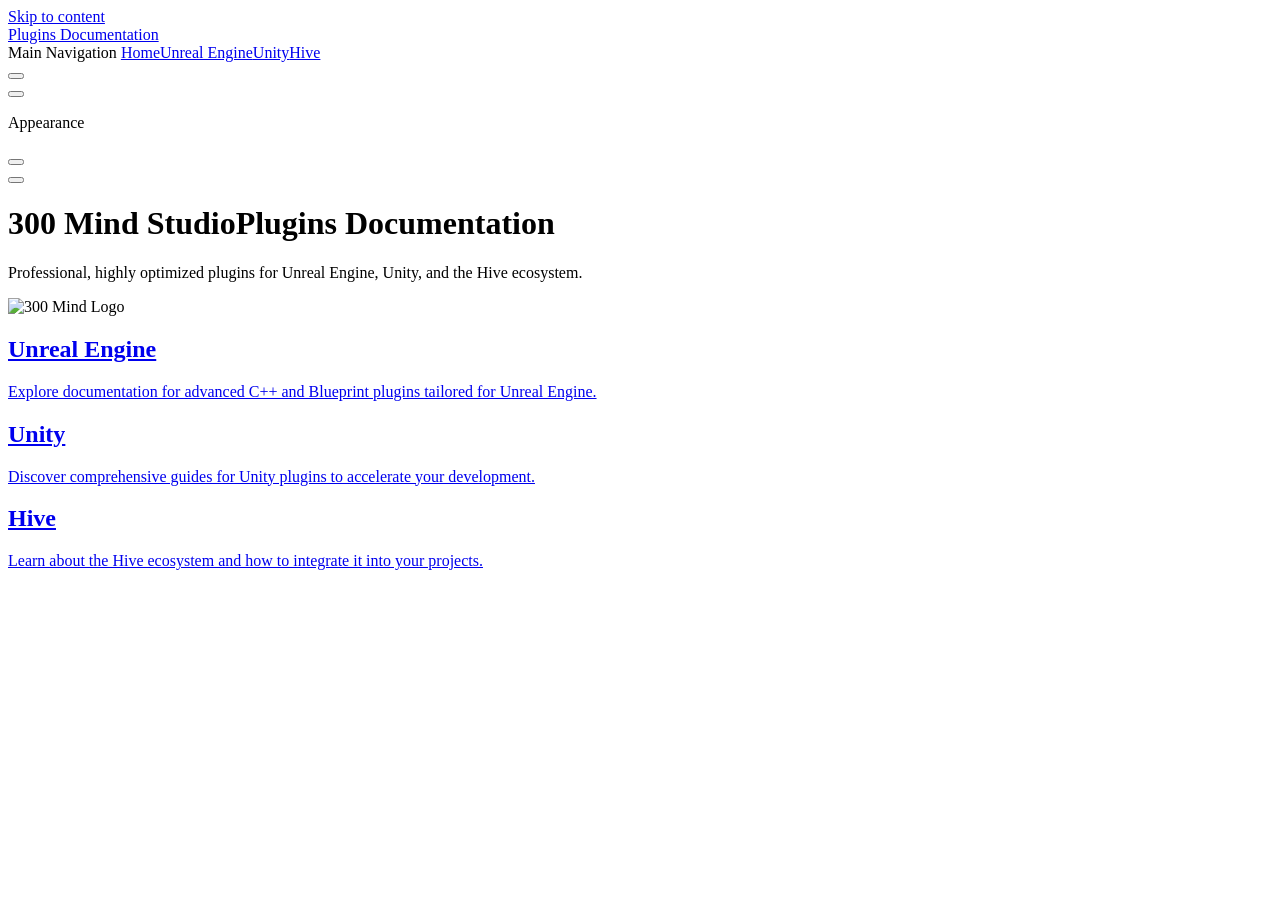
==== commit 92b61998: "Update" ====
--- a/index.html
+++ b/index.html
@@ -6,20 +6,20 @@
     <title>Plugins Documentation</title>
     <meta name="description" content="Documentation for Unreal Engine and Unity Plugins">
     <meta name="generator" content="VitePress v1.6.4">
-    <link rel="preload stylesheet" href="/assets/style.CwUYNEyg.css" as="style">
-    <link rel="preload stylesheet" href="/vp-icons.css" as="style">
+    <link rel="preload stylesheet" href="/DocumentationLivePage/assets/style.B2VIlxgi.css" as="style">
+    <link rel="preload stylesheet" href="/DocumentationLivePage/vp-icons.css" as="style">
     
-    <script type="module" src="/assets/app.BqGI_REw.js"></script>
-    <link rel="preload" href="/assets/inter-roman-latin.Di8DUHzh.woff2" as="font" type="font/woff2" crossorigin="">
-    <link rel="modulepreload" href="/assets/chunks/theme.B1fcBn-q.js">
-    <link rel="modulepreload" href="/assets/chunks/framework.RRduUuAx.js">
-    <link rel="modulepreload" href="/assets/index.md.DDvMAX-H.lean.js">
+    <script type="module" src="/DocumentationLivePage/assets/app.BuslL-9U.js"></script>
+    <link rel="preload" href="/DocumentationLivePage/assets/inter-roman-latin.Di8DUHzh.woff2" as="font" type="font/woff2" crossorigin="">
+    <link rel="modulepreload" href="/DocumentationLivePage/assets/chunks/theme.BAux-_E2.js">
+    <link rel="modulepreload" href="/DocumentationLivePage/assets/chunks/framework.C6cq5ZWr.js">
+    <link rel="modulepreload" href="/DocumentationLivePage/assets/index.md.B_VYwFym.lean.js">
     <script id="check-dark-mode">(()=>{const e=localStorage.getItem("vitepress-theme-appearance")||"auto",a=window.matchMedia("(prefers-color-scheme: dark)").matches;(!e||e==="auto"?a:e==="dark")&&document.documentElement.classList.add("dark")})();</script>
     <script id="check-mac-os">document.documentElement.classList.toggle("mac",/Mac|iPhone|iPod|iPad/i.test(navigator.platform));</script>
   </head>
   <body>
-    <div id="app"><div class="Layout" data-v-5d98c3a5><!--[--><!--]--><!--[--><span tabindex="-1" data-v-0b0ada53></span><a href="#VPContent" class="VPSkipLink visually-hidden" data-v-0b0ada53>Skip to content</a><!--]--><!----><header class="VPNav" data-v-5d98c3a5 data-v-ae24b3ad><div class="VPNavBar" data-v-ae24b3ad data-v-6aa21345><div class="wrapper" data-v-6aa21345><div class="container" data-v-6aa21345><div class="title" data-v-6aa21345><div class="VPNavBarTitle" data-v-6aa21345 data-v-1168a8e4><a class="title" href="/" data-v-1168a8e4><!--[--><!--]--><!--[--><img class="VPImage logo" src="/logo.svg" alt data-v-8426fc1a><!--]--><span data-v-1168a8e4>Plugins Documentation</span><!--[--><!--]--></a></div></div><div class="content" data-v-6aa21345><div class="content-body" data-v-6aa21345><!--[--><!--]--><div class="VPNavBarSearch search" data-v-6aa21345><!----></div><nav aria-labelledby="main-nav-aria-label" class="VPNavBarMenu menu" data-v-6aa21345 data-v-dc692963><span id="main-nav-aria-label" class="visually-hidden" data-v-dc692963> Main Navigation </span><!--[--><!--[--><a class="VPLink link VPNavBarMenuLink active" href="/" tabindex="0" data-v-dc692963 data-v-e56f3d57><!--[--><span data-v-e56f3d57>Home</span><!--]--></a><!--]--><!--[--><a class="VPLink link VPNavBarMenuLink" href="/unreal/" tabindex="0" data-v-dc692963 data-v-e56f3d57><!--[--><span data-v-e56f3d57>Unreal Engine</span><!--]--></a><!--]--><!--[--><a class="VPLink link VPNavBarMenuLink" href="/unity/" tabindex="0" data-v-dc692963 data-v-e56f3d57><!--[--><span data-v-e56f3d57>Unity</span><!--]--></a><!--]--><!--[--><a class="VPLink link VPNavBarMenuLink" href="/hive/" tabindex="0" data-v-dc692963 data-v-e56f3d57><!--[--><span data-v-e56f3d57>Hive</span><!--]--></a><!--]--><!--]--></nav><!----><div class="VPNavBarAppearance appearance" data-v-6aa21345 data-v-6c893767><button class="VPSwitch VPSwitchAppearance" type="button" role="switch" title aria-checked="false" data-v-6c893767 data-v-5337faa4 data-v-1d5665e3><span class="check" data-v-1d5665e3><span class="icon" data-v-1d5665e3><!--[--><span class="vpi-sun sun" data-v-5337faa4></span><span class="vpi-moon moon" data-v-5337faa4></span><!--]--></span></span></button></div><!----><div class="VPFlyout VPNavBarExtra extra" data-v-6aa21345 data-v-bb2aa2f0 data-v-cf11d7a2><button type="button" class="button" aria-haspopup="true" aria-expanded="false" aria-label="extra navigation" data-v-cf11d7a2><span class="vpi-more-horizontal icon" data-v-cf11d7a2></span></button><div class="menu" data-v-cf11d7a2><div class="VPMenu" data-v-cf11d7a2 data-v-b98bc113><!----><!--[--><!--[--><!----><div class="group" data-v-bb2aa2f0><div class="item appearance" data-v-bb2aa2f0><p class="label" data-v-bb2aa2f0>Appearance</p><div class="appearance-action" data-v-bb2aa2f0><button class="VPSwitch VPSwitchAppearance" type="button" role="switch" title aria-checked="false" data-v-bb2aa2f0 data-v-5337faa4 data-v-1d5665e3><span class="check" data-v-1d5665e3><span class="icon" data-v-1d5665e3><!--[--><span class="vpi-sun sun" data-v-5337faa4></span><span class="vpi-moon moon" data-v-5337faa4></span><!--]--></span></span></button></div></div></div><!----><!--]--><!--]--></div></div></div><!--[--><!--]--><button type="button" class="VPNavBarHamburger hamburger" aria-label="mobile navigation" aria-expanded="false" aria-controls="VPNavScreen" data-v-6aa21345 data-v-e5dd9c1c><span class="container" data-v-e5dd9c1c><span class="top" data-v-e5dd9c1c></span><span class="middle" data-v-e5dd9c1c></span><span class="bottom" data-v-e5dd9c1c></span></span></button></div></div></div></div><div class="divider" data-v-6aa21345><div class="divider-line" data-v-6aa21345></div></div></div><!----></header><!----><!----><div class="VPContent is-home" id="VPContent" data-v-5d98c3a5 data-v-1428d186><div class="VPHome" data-v-1428d186 data-v-8b561e3d><!--[--><!--]--><div class="VPHero has-image VPHomeHero" data-v-8b561e3d data-v-4f9c455b><div class="container" data-v-4f9c455b><div class="main" data-v-4f9c455b><!--[--><!--]--><!--[--><h1 class="heading" data-v-4f9c455b><span class="name clip" data-v-4f9c455b>300 Mind Studio</span><span class="text" data-v-4f9c455b>Plugins Documentation</span></h1><p class="tagline" data-v-4f9c455b>Professional, highly optimized plugins for Unreal Engine, Unity, and the Hive ecosystem.</p><!--]--><!--[--><!--]--><!----><!--[--><!--]--></div><div class="image" data-v-4f9c455b><div class="image-container" data-v-4f9c455b><div class="image-bg" data-v-4f9c455b></div><!--[--><!--[--><img class="VPImage image-src" src="/logo.svg" alt="300 Mind Logo" data-v-8426fc1a><!--]--><!--]--></div></div></div></div><!--[--><!--]--><!--[--><!--]--><div class="VPFeatures VPHomeFeatures" data-v-8b561e3d data-v-a6181336><div class="container" data-v-a6181336><div class="items" data-v-a6181336><!--[--><div class="grid-3 item" data-v-a6181336><a class="VPLink link no-icon VPFeature" href="/unreal/" data-v-a6181336 data-v-a3976bdc><!--[--><article class="box" data-v-a3976bdc><!----><h2 class="title" data-v-a3976bdc>Unreal Engine</h2><p class="details" data-v-a3976bdc>Explore documentation for advanced C++ and Blueprint plugins tailored for Unreal Engine.</p><!----></article><!--]--></a></div><div class="grid-3 item" data-v-a6181336><a class="VPLink link no-icon VPFeature" href="/unity/" data-v-a6181336 data-v-a3976bdc><!--[--><article class="box" data-v-a3976bdc><!----><h2 class="title" data-v-a3976bdc>Unity</h2><p class="details" data-v-a3976bdc>Discover comprehensive guides for Unity plugins to accelerate your development.</p><!----></article><!--]--></a></div><div class="grid-3 item" data-v-a6181336><a class="VPLink link no-icon VPFeature" href="/hive/" data-v-a6181336 data-v-a3976bdc><!--[--><article class="box" data-v-a3976bdc><!----><h2 class="title" data-v-a3976bdc>Hive</h2><p class="details" data-v-a3976bdc>Learn about the Hive ecosystem and how to integrate it into your projects.</p><!----></article><!--]--></a></div><!--]--></div></div></div><!--[--><!--]--><div class="vp-doc container" style="" data-v-8b561e3d data-v-8e2d4988><!--[--><div style="position:relative;" data-v-8b561e3d><div></div></div><!--]--></div></div></div><!----><!--[--><!--]--></div></div>
-    <script>window.__VP_HASH_MAP__=JSON.parse("{\"hive_index.md\":\"5krZ0DMO\",\"index.md\":\"DDvMAX-H\",\"unity_index.md\":\"qCo0N49r\",\"unreal_advanced-ai-turret-framework_index.md\":\"BGpB94g1\",\"unreal_advanced-outline-system_index.md\":\"BiMJ0axr\",\"unreal_advanced-radial-menu-system_index.md\":\"CMW3cQlg\",\"unreal_game-ready-inventory-crafting-cooking-system_index.md\":\"Df2IfVQX\",\"unreal_game-settings-menu-system_index.md\":\"CGETfibs\",\"unreal_index.md\":\"ckdc_s_S\",\"unreal_modern-tactical-melee-weapons-pack_index.md\":\"B0nAqpOQ\",\"unreal_mouse-character-pack_index.md\":\"4vc-bbnh\",\"unreal_operation-theatre-room-pack_index.md\":\"Bg8laJxT\",\"unreal_runtime-gizmo-tool_index.md\":\"CN7Md4V1\",\"unreal_spanish-city-pack_index.md\":\"YHlQOeAC\"}");window.__VP_SITE_DATA__=JSON.parse("{\"lang\":\"en-US\",\"dir\":\"ltr\",\"title\":\"Plugins Documentation\",\"description\":\"Documentation for Unreal Engine and Unity Plugins\",\"base\":\"/\",\"head\":[],\"router\":{\"prefetchLinks\":true},\"appearance\":true,\"themeConfig\":{\"logo\":\"/logo.svg\",\"nav\":[{\"text\":\"Home\",\"link\":\"/\"},{\"text\":\"Unreal Engine\",\"link\":\"/unreal/\"},{\"text\":\"Unity\",\"link\":\"/unity/\"},{\"text\":\"Hive\",\"link\":\"/hive/\"}],\"sidebar\":{\"/unreal/\":[{\"text\":\"Unreal Engine\",\"items\":[{\"text\":\"Overview\",\"link\":\"/unreal/\"},{\"text\":\"Advanced AI Turret Framework\",\"link\":\"/unreal/advanced-ai-turret-framework/\"},{\"text\":\"Advanced Outline System\",\"link\":\"/unreal/advanced-outline-system/\"},{\"text\":\"Advanced Radial Menu System\",\"link\":\"/unreal/advanced-radial-menu-system/\"},{\"text\":\"Game Ready Inventory, Crafting & Cooking System\",\"link\":\"/unreal/game-ready-inventory-crafting-cooking-system/\"},{\"text\":\"Game Settings Menu System\",\"link\":\"/unreal/game-settings-menu-system/\"},{\"text\":\"Modern Tactical Melee Weapons Pack\",\"link\":\"/unreal/modern-tactical-melee-weapons-pack/\"},{\"text\":\"Mouse Character Pack\",\"link\":\"/unreal/mouse-character-pack/\"},{\"text\":\"Operation Theatre Room Pack\",\"link\":\"/unreal/operation-theatre-room-pack/\"},{\"text\":\"Runtime Gizmo Tool\",\"link\":\"/unreal/runtime-gizmo-tool/\"},{\"text\":\"Spanish City Pack\",\"link\":\"/unreal/spanish-city-pack/\"}]}],\"/unity/\":[{\"text\":\"Unity\",\"items\":[{\"text\":\"Overview\",\"link\":\"/unity/\"}]}],\"/hive/\":[{\"text\":\"Hive\",\"items\":[{\"text\":\"Overview\",\"link\":\"/hive/\"}]}]}},\"locales\":{},\"scrollOffset\":134,\"cleanUrls\":false}");</script>
+    <div id="app"><div class="Layout" data-v-5d98c3a5><!--[--><!--]--><!--[--><span tabindex="-1" data-v-0b0ada53></span><a href="#VPContent" class="VPSkipLink visually-hidden" data-v-0b0ada53>Skip to content</a><!--]--><!----><header class="VPNav" data-v-5d98c3a5 data-v-ae24b3ad><div class="VPNavBar" data-v-ae24b3ad data-v-6aa21345><div class="wrapper" data-v-6aa21345><div class="container" data-v-6aa21345><div class="title" data-v-6aa21345><div class="VPNavBarTitle" data-v-6aa21345 data-v-1168a8e4><a class="title" href="/DocumentationLivePage/" data-v-1168a8e4><!--[--><!--]--><!--[--><img class="VPImage logo" src="/DocumentationLivePage/logo.svg" alt data-v-8426fc1a><!--]--><span data-v-1168a8e4>Plugins Documentation</span><!--[--><!--]--></a></div></div><div class="content" data-v-6aa21345><div class="content-body" data-v-6aa21345><!--[--><!--]--><div class="VPNavBarSearch search" data-v-6aa21345><!----></div><nav aria-labelledby="main-nav-aria-label" class="VPNavBarMenu menu" data-v-6aa21345 data-v-dc692963><span id="main-nav-aria-label" class="visually-hidden" data-v-dc692963> Main Navigation </span><!--[--><!--[--><a class="VPLink link VPNavBarMenuLink active" href="/DocumentationLivePage/" tabindex="0" data-v-dc692963 data-v-e56f3d57><!--[--><span data-v-e56f3d57>Home</span><!--]--></a><!--]--><!--[--><a class="VPLink link VPNavBarMenuLink" href="/DocumentationLivePage/unreal/" tabindex="0" data-v-dc692963 data-v-e56f3d57><!--[--><span data-v-e56f3d57>Unreal Engine</span><!--]--></a><!--]--><!--[--><a class="VPLink link VPNavBarMenuLink" href="/DocumentationLivePage/unity/" tabindex="0" data-v-dc692963 data-v-e56f3d57><!--[--><span data-v-e56f3d57>Unity</span><!--]--></a><!--]--><!--[--><a class="VPLink link VPNavBarMenuLink" href="/DocumentationLivePage/hive/" tabindex="0" data-v-dc692963 data-v-e56f3d57><!--[--><span data-v-e56f3d57>Hive</span><!--]--></a><!--]--><!--]--></nav><!----><div class="VPNavBarAppearance appearance" data-v-6aa21345 data-v-6c893767><button class="VPSwitch VPSwitchAppearance" type="button" role="switch" title aria-checked="false" data-v-6c893767 data-v-5337faa4 data-v-1d5665e3><span class="check" data-v-1d5665e3><span class="icon" data-v-1d5665e3><!--[--><span class="vpi-sun sun" data-v-5337faa4></span><span class="vpi-moon moon" data-v-5337faa4></span><!--]--></span></span></button></div><!----><div class="VPFlyout VPNavBarExtra extra" data-v-6aa21345 data-v-bb2aa2f0 data-v-cf11d7a2><button type="button" class="button" aria-haspopup="true" aria-expanded="false" aria-label="extra navigation" data-v-cf11d7a2><span class="vpi-more-horizontal icon" data-v-cf11d7a2></span></button><div class="menu" data-v-cf11d7a2><div class="VPMenu" data-v-cf11d7a2 data-v-b98bc113><!----><!--[--><!--[--><!----><div class="group" data-v-bb2aa2f0><div class="item appearance" data-v-bb2aa2f0><p class="label" data-v-bb2aa2f0>Appearance</p><div class="appearance-action" data-v-bb2aa2f0><button class="VPSwitch VPSwitchAppearance" type="button" role="switch" title aria-checked="false" data-v-bb2aa2f0 data-v-5337faa4 data-v-1d5665e3><span class="check" data-v-1d5665e3><span class="icon" data-v-1d5665e3><!--[--><span class="vpi-sun sun" data-v-5337faa4></span><span class="vpi-moon moon" data-v-5337faa4></span><!--]--></span></span></button></div></div></div><!----><!--]--><!--]--></div></div></div><!--[--><!--]--><button type="button" class="VPNavBarHamburger hamburger" aria-label="mobile navigation" aria-expanded="false" aria-controls="VPNavScreen" data-v-6aa21345 data-v-e5dd9c1c><span class="container" data-v-e5dd9c1c><span class="top" data-v-e5dd9c1c></span><span class="middle" data-v-e5dd9c1c></span><span class="bottom" data-v-e5dd9c1c></span></span></button></div></div></div></div><div class="divider" data-v-6aa21345><div class="divider-line" data-v-6aa21345></div></div></div><!----></header><!----><!----><div class="VPContent is-home" id="VPContent" data-v-5d98c3a5 data-v-1428d186><div class="VPHome" data-v-1428d186 data-v-8b561e3d><!--[--><!--]--><div class="VPHero has-image VPHomeHero" data-v-8b561e3d data-v-4f9c455b><div class="container" data-v-4f9c455b><div class="main" data-v-4f9c455b><!--[--><!--]--><!--[--><h1 class="heading" data-v-4f9c455b><span class="name clip" data-v-4f9c455b>300 Mind Studio</span><span class="text" data-v-4f9c455b>Plugins Documentation</span></h1><p class="tagline" data-v-4f9c455b>Professional, highly optimized plugins for Unreal Engine, Unity, and the Hive ecosystem.</p><!--]--><!--[--><!--]--><!----><!--[--><!--]--></div><div class="image" data-v-4f9c455b><div class="image-container" data-v-4f9c455b><div class="image-bg" data-v-4f9c455b></div><!--[--><!--[--><img class="VPImage image-src" src="/DocumentationLivePage/logo.svg" alt="300 Mind Logo" data-v-8426fc1a><!--]--><!--]--></div></div></div></div><!--[--><!--]--><!--[--><!--]--><div class="VPFeatures VPHomeFeatures" data-v-8b561e3d data-v-a6181336><div class="container" data-v-a6181336><div class="items" data-v-a6181336><!--[--><div class="grid-3 item" data-v-a6181336><a class="VPLink link no-icon VPFeature" href="/DocumentationLivePage/unreal/" data-v-a6181336 data-v-a3976bdc><!--[--><article class="box" data-v-a3976bdc><!----><h2 class="title" data-v-a3976bdc>Unreal Engine</h2><p class="details" data-v-a3976bdc>Explore documentation for advanced C++ and Blueprint plugins tailored for Unreal Engine.</p><!----></article><!--]--></a></div><div class="grid-3 item" data-v-a6181336><a class="VPLink link no-icon VPFeature" href="/DocumentationLivePage/unity/" data-v-a6181336 data-v-a3976bdc><!--[--><article class="box" data-v-a3976bdc><!----><h2 class="title" data-v-a3976bdc>Unity</h2><p class="details" data-v-a3976bdc>Discover comprehensive guides for Unity plugins to accelerate your development.</p><!----></article><!--]--></a></div><div class="grid-3 item" data-v-a6181336><a class="VPLink link no-icon VPFeature" href="/DocumentationLivePage/hive/" data-v-a6181336 data-v-a3976bdc><!--[--><article class="box" data-v-a3976bdc><!----><h2 class="title" data-v-a3976bdc>Hive</h2><p class="details" data-v-a3976bdc>Learn about the Hive ecosystem and how to integrate it into your projects.</p><!----></article><!--]--></a></div><!--]--></div></div></div><!--[--><!--]--><div class="vp-doc container" style="" data-v-8b561e3d data-v-8e2d4988><!--[--><div style="position:relative;" data-v-8b561e3d><div></div></div><!--]--></div></div></div><!----><!--[--><!--]--></div></div>
+    <script>window.__VP_HASH_MAP__=JSON.parse("{\"hive_index.md\":\"DS0yj0Ok\",\"index.md\":\"B_VYwFym\",\"unity_index.md\":\"C67cWHVK\",\"unreal_advanced-ai-turret-framework_index.md\":\"Bmj4POa6\",\"unreal_advanced-outline-system_index.md\":\"BD74BdxH\",\"unreal_advanced-radial-menu-system_index.md\":\"Kpcq6g29\",\"unreal_game-ready-inventory-crafting-cooking-system_index.md\":\"CjIMepWD\",\"unreal_game-settings-menu-system_index.md\":\"DKQ5VWvB\",\"unreal_index.md\":\"NbRdhDIZ\",\"unreal_modern-tactical-melee-weapons-pack_index.md\":\"9JGtSFLl\",\"unreal_mouse-character-pack_index.md\":\"C47zJUjw\",\"unreal_operation-theatre-room-pack_index.md\":\"Y4zBsHs4\",\"unreal_runtime-gizmo-tool_index.md\":\"BVN77Uxz\",\"unreal_spanish-city-pack_index.md\":\"DrbMJHl2\"}");window.__VP_SITE_DATA__=JSON.parse("{\"lang\":\"en-US\",\"dir\":\"ltr\",\"title\":\"Plugins Documentation\",\"description\":\"Documentation for Unreal Engine and Unity Plugins\",\"base\":\"/DocumentationLivePage/\",\"head\":[],\"router\":{\"prefetchLinks\":true},\"appearance\":true,\"themeConfig\":{\"logo\":\"/logo.svg\",\"nav\":[{\"text\":\"Home\",\"link\":\"/\"},{\"text\":\"Unreal Engine\",\"link\":\"/unreal/\"},{\"text\":\"Unity\",\"link\":\"/unity/\"},{\"text\":\"Hive\",\"link\":\"/hive/\"}],\"sidebar\":{\"/unreal/\":[{\"text\":\"Unreal Engine\",\"items\":[{\"text\":\"Overview\",\"link\":\"/unreal/\"},{\"text\":\"Advanced AI Turret Framework\",\"link\":\"/unreal/advanced-ai-turret-framework/\"},{\"text\":\"Advanced Outline System\",\"link\":\"/unreal/advanced-outline-system/\"},{\"text\":\"Advanced Radial Menu System\",\"link\":\"/unreal/advanced-radial-menu-system/\"},{\"text\":\"Game Ready Inventory, Crafting & Cooking System\",\"link\":\"/unreal/game-ready-inventory-crafting-cooking-system/\"},{\"text\":\"Game Settings Menu System\",\"link\":\"/unreal/game-settings-menu-system/\"},{\"text\":\"Modern Tactical Melee Weapons Pack\",\"link\":\"/unreal/modern-tactical-melee-weapons-pack/\"},{\"text\":\"Mouse Character Pack\",\"link\":\"/unreal/mouse-character-pack/\"},{\"text\":\"Operation Theatre Room Pack\",\"link\":\"/unreal/operation-theatre-room-pack/\"},{\"text\":\"Runtime Gizmo Tool\",\"link\":\"/unreal/runtime-gizmo-tool/\"},{\"text\":\"Spanish City Pack\",\"link\":\"/unreal/spanish-city-pack/\"}]}],\"/unity/\":[{\"text\":\"Unity\",\"items\":[{\"text\":\"Overview\",\"link\":\"/unity/\"}]}],\"/hive/\":[{\"text\":\"Hive\",\"items\":[{\"text\":\"Overview\",\"link\":\"/hive/\"}]}]}},\"locales\":{},\"scrollOffset\":134,\"cleanUrls\":false}");</script>
     
   </body>
 </html>
